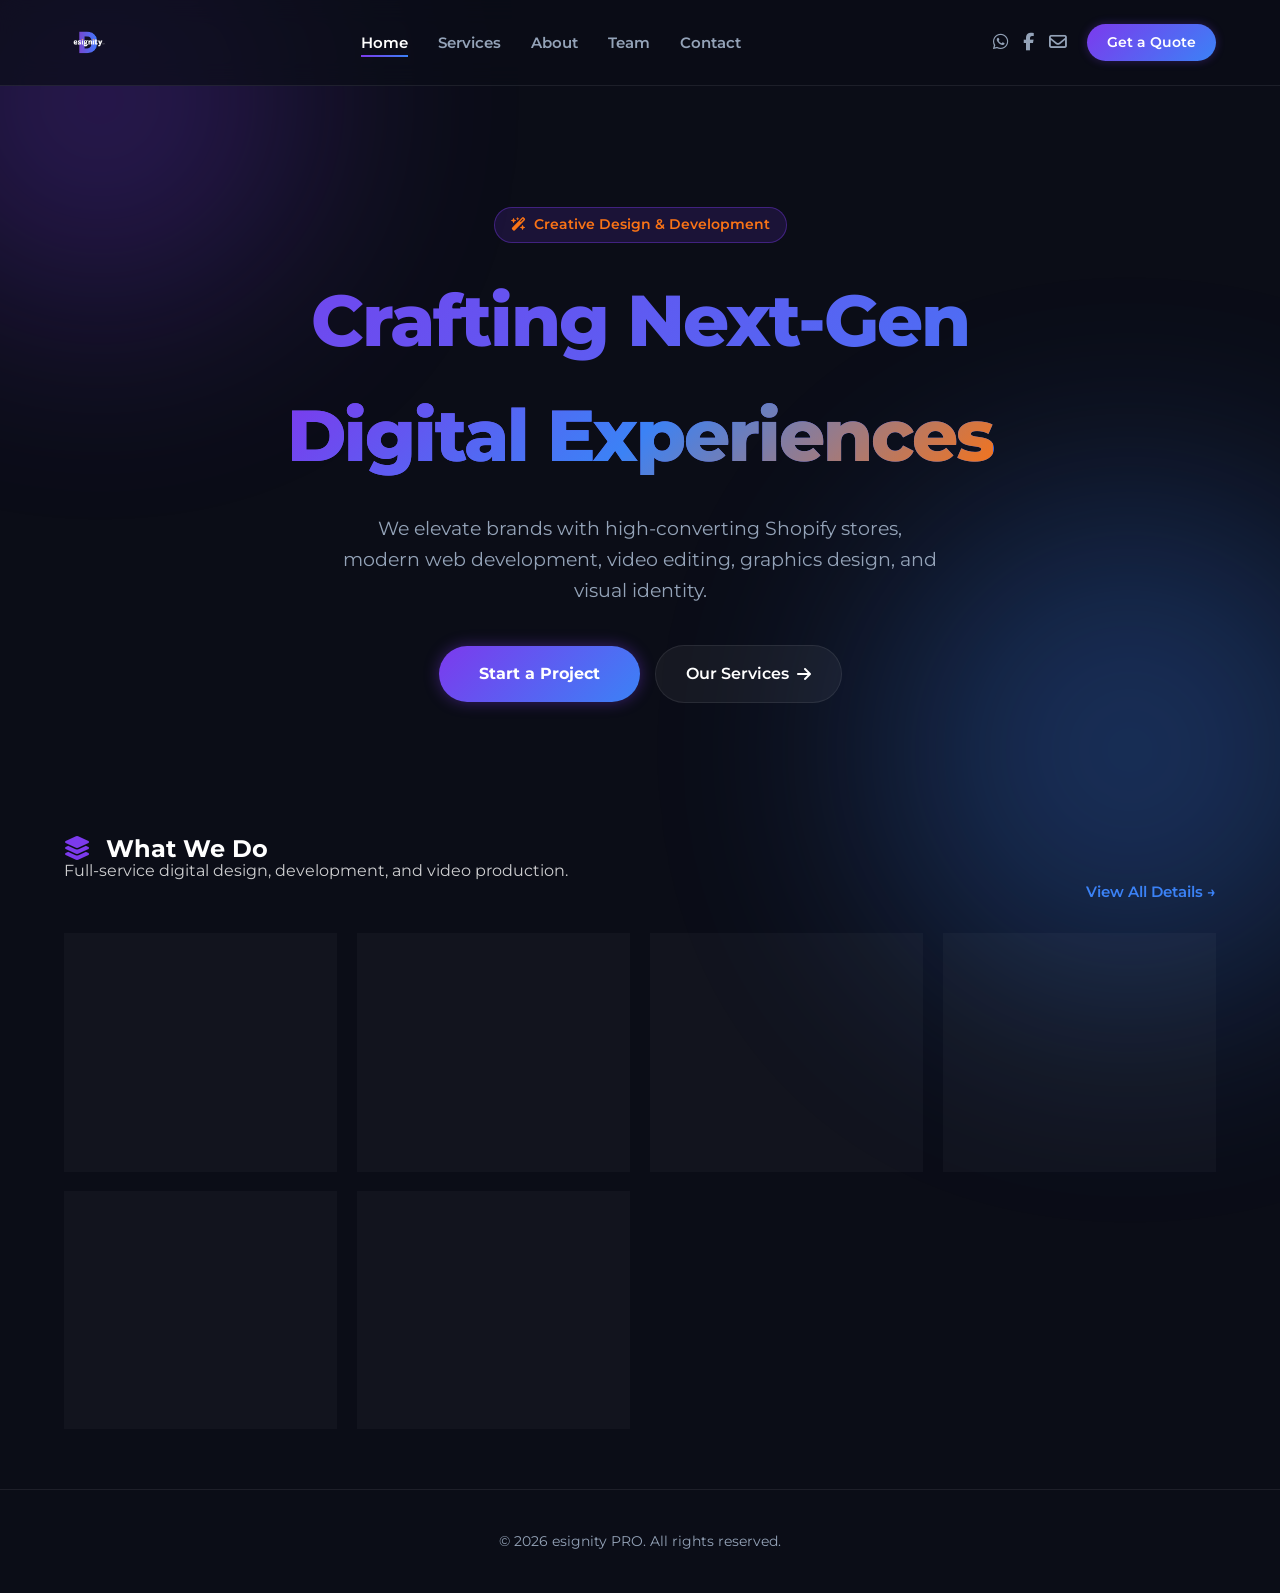
==== index.html @ 97082ea8 "updat web site look" ====
<!doctype html>
<html lang="en">
    <head>
        <meta charset="UTF-8" />
        <meta name="viewport" content="width=device-width, initial-scale=1.0" />
        <meta http-equiv="X-UA-Compatible" content="IE=edge" />
        <title>
            esignity PRO | Creative Design, Web Development & E-Commerce Agency
        </title>

        <!-- Favicons -->
        <link rel="icon" href="./images/favicon.ico" type="image/x-icon" />
        <link
            rel="icon"
            type="image/png"
            href="./images/prodesignityicon.png"
        />

        <!-- Fonts and Icons -->
        <link
            href="https://fonts.googleapis.com/css2?family=Montserrat:wght@400;600;700;800&display=swap"
            rel="stylesheet"
        />
        <link
            rel="stylesheet"
            href="https://cdnjs.cloudflare.com/ajax/libs/font-awesome/6.4.0/css/all.min.css"
        />
        <link rel="stylesheet" href="./style.css" />

        <!-- 1. ENHANCED SEO METADATA -->
        <meta
            name="description"
            content="esignity PRO is a creative agency specializing in Shopify development, Web design, Adobe Photoshop, Premiere Pro video editing, and visual brand identity."
        />
        <meta
            name="keywords"
            content="esignity PRO, Shopify Development, Web Development, Adobe Photoshop, Premiere Pro, UI/UX Design, Brand Identity, E-Commerce Solutions"
        />
        <meta name="robots" content="index, follow, max-image-preview:large" />
        <meta name="author" content="esignity PRO" />

        <!-- Canonical URL -->
        <link rel="canonical" href="https://prodesignity.com/" />

        <!-- Open Graph Tags (Facebook, LinkedIn) -->
        <meta property="og:type" content="website" />
        <meta
            property="og:title"
            content="esignity PRO | Creative Design & Digital Solutions Agency"
        />
        <meta
            property="og:description"
            content="Transforming brands through high-converting Shopify stores, custom web development, video editing, and modern visual identities."
        />
        <meta property="og:url" content="https://prodesignity.com/" />
        <meta
            property="og:image"
            content="https://prodesignity.com/images/prodesignityicon.png"
        />
        <meta property="og:site_name" content="esignity PRO" />

        <!-- Twitter Card Tags -->
        <meta name="twitter:card" content="summary_large_image" />
        <meta name="twitter:title" content="esignity PRO | Creative Agency" />
        <meta
            name="twitter:description"
            content="Shopify Development, Custom Web Design, Graphic Design & Video Production."
        />
        <meta
            name="twitter:image"
            content="https://prodesignity.com/images/prodesignityicon.png"
        />

        <!-- JSON-LD Structured Data for Local Business & Agency -->
        <script type="application/ld+json">
            {
                "@context": "https://schema.org",
                "@type": "ProfessionalService",
                "name": "esignity PRO",
                "url": "https://prodesignity.com/",
                "logo": "https://prodesignity.com/images/prodesignityicon.png",
                "image": "https://prodesignity.com/images/prodesignityicon.png",
                "description": "Modern creative agency specializing in Web Development, Shopify Solutions, Adobe Photoshop, Premiere Pro Video Production, and Brand Identity.",
                "telephone": "+8801738142398",
                "email": "mdpitul@gmail.com",
                "sameAs": ["https://www.facebook.com/proDesiginity"],
                "priceRange": "$$"
            }
        </script>
    </head>
    <body>
        <!-- Background Orbs -->
        <div class="bg-orb orb-1"></div>
        <div class="bg-orb orb-2"></div>

        <!-- HEADER / NAVBAR -->
        <header>
            <div class="brand-logo" onclick="navigateTo('home')">
                <img
                    src="./images/prodesignityicon.png"
                    alt="esignity PRO Logo"
                    class="logo-img"
                    style="height: 45px; width: auto"
                />
            </div>

            <nav>
                <ul>
                    <li>
                        <a href="#" class="nav-link active" data-page="home"
                            >Home</a
                        >
                    </li>
                    <li>
                        <a href="#" class="nav-link" data-page="services"
                            >Services</a
                        >
                    </li>
                    <li>
                        <a href="#" class="nav-link" data-page="about">About</a>
                    </li>
                    <li>
                        <a href="#" class="nav-link" data-page="team">Team</a>
                    </li>
                    <li>
                        <a href="#" class="nav-link" data-page="contact"
                            >Contact</a
                        >
                    </li>
                </ul>
            </nav>

            <div class="header-actions">
                <div class="header-socials">
                    <a
                        href="https://wa.me/8801738142398"
                        target="_blank"
                        title="WhatsApp"
                        ><i class="fa-brands fa-whatsapp"></i
                    ></a>
                    <a
                        href="https://www.facebook.com/proDesiginity"
                        target="_blank"
                        title="Facebook"
                        ><i class="fa-brands fa-facebook-f"></i
                    ></a>
                    <a href="mailto:mdpitul@gmail.com" title="Email Us"
                        ><i class="fa-regular fa-envelope"></i
                    ></a>
                </div>
                <a
                    href="#"
                    class="header-cta-btn"
                    onclick="
                        navigateTo('contact');
                        return false;
                    "
                    >Get a Quote</a
                >
            </div>
        </header>

        <!-- MAIN CONTENT -->
        <main>
            <!-- HOME SECTION -->
            <section id="home" class="page-section active">
                <div class="hero">
                    <span class="hero-badge"
                        ><i class="fa-solid fa-wand-magic-sparkles"></i>
                        Creative Design & Development</span
                    >
                    <h1>
                        Crafting Next-Gen <br /><span class="gradient-text"
                            >Digital Experiences</span
                        >
                    </h1>
                    <p>
                        We elevate brands with high-converting Shopify stores,
                        modern web development, video editing, graphics design,
                        and visual identity.
                    </p>
                    <div class="hero-actions">
                        <a
                            href="#"
                            class="cta-btn"
                            onclick="
                                navigateTo('contact');
                                return false;
                            "
                            >Start a Project</a
                        >
                        <a
                            href="#"
                            class="secondary-btn"
                            onclick="
                                navigateTo('services');
                                return false;
                            "
                            >Our Services <i class="fa-solid fa-arrow-right"></i
                        ></a>
                    </div>
                </div>

                <!-- SERVICES SHOWCASE ON HOMEPAGE -->
                <div class="home-section-wrapper" style="margin-top: 60px">
                    <div class="section-header">
                        <div>
                            <h2>
                                <i
                                    class="fa-solid fa-layer-group highlight-icon"
                                ></i>
                                What We Do
                            </h2>
                            <p class="section-subtitle">
                                Full-service digital design, development, and
                                video production.
                            </p>
                        </div>
                        <a
                            href="#"
                            onclick="
                                navigateTo('services');
                                return false;
                            "
                            class="link-btn"
                            >View All Details &rarr;</a
                        >
                    </div>

                    <div class="services-grid">
                        <div class="service-card glass-card">
                            <div class="service-icon-box">
                                <i
                                    class="fa-brands fa-shopify service-icon"
                                    style="color: #95bf47"
                                ></i>
                            </div>
                            <h3>Shopify Development</h3>
                            <p>
                                Custom theme setup, Liquid development, store
                                redesign, and conversion rate optimization.
                            </p>
                        </div>

                        <div class="service-card glass-card">
                            <div class="service-icon-box">
                                <i class="fa-solid fa-code service-icon"></i>
                            </div>
                            <h3>Web Development</h3>
                            <p>
                                Fast, responsive, and custom website development
                                built to scale your business online.
                            </p>
                        </div>

                        <div class="service-card glass-card">
                            <div class="service-icon-box">
                                <i class="fa-solid fa-image service-icon"></i>
                            </div>
                            <h3>Adobe Photoshop</h3>
                            <p>
                                Professional photo editing, image retouching,
                                product graphics, and digital manipulation.
                            </p>
                        </div>

                        <div class="service-card glass-card">
                            <div class="service-icon-box">
                                <i class="fa-solid fa-film service-icon"></i>
                            </div>
                            <h3>Adobe Premiere Pro</h3>
                            <p>
                                High-quality video editing, color grading,
                                motion graphics, and social media video
                                production.
                            </p>
                        </div>

                        <div class="service-card glass-card">
                            <div class="service-icon-box">
                                <i
                                    class="fa-solid fa-laptop-code service-icon"
                                ></i>
                            </div>
                            <h3>UI/UX Design</h3>
                            <p>
                                User-centered web and mobile app interfaces with
                                smooth navigation and modern aesthetic.
                            </p>
                        </div>

                        <div class="service-card glass-card">
                            <div class="service-icon-box">
                                <i class="fa-solid fa-palette service-icon"></i>
                            </div>
                            <h3>Brand Identity</h3>
                            <p>
                                Crafting unique logos, color palettes, and brand
                                guidelines to establish your visual presence.
                            </p>
                        </div>
                    </div>
                </div>
            </section>

            <!-- SERVICES SECTION -->
            <section id="services" class="page-section">
                <div class="services-content">
                    <h2>Our Specialized Services</h2>
                    <p class="section-subtitle">
                        Everything you need to build and expand your online
                        presence
                    </p>

                    <div class="services-grid">
                        <div class="service-card glass-card">
                            <i
                                class="fa-brands fa-shopify service-icon"
                                style="color: #95bf47"
                            ></i>
                            <h3>Shopify Development</h3>
                            <p>
                                Custom Liquid themes, app integrations, store
                                setup, and e-commerce optimization.
                            </p>
                        </div>

                        <div class="service-card glass-card">
                            <i class="fa-solid fa-code service-icon"></i>
                            <h3>Web Development</h3>
                            <p>
                                Building high-performing full-stack websites
                                with clean, modern code standards.
                            </p>
                        </div>

                        <div class="service-card glass-card">
                            <i class="fa-solid fa-image service-icon"></i>
                            <h3>Adobe Photoshop</h3>
                            <p>
                                Expert photo manipulation, banner creation,
                                social media kits, and thumbnail design.
                            </p>
                        </div>

                        <div class="service-card glass-card">
                            <i class="fa-solid fa-film service-icon"></i>
                            <h3>Adobe Premiere Pro</h3>
                            <p>
                                Professional video editing, dynamic cuts, color
                                correction, and promotional reels.
                            </p>
                        </div>

                        <div class="service-card glass-card">
                            <i class="fa-solid fa-palette service-icon"></i>
                            <h3>Brand Identity Design</h3>
                            <p>
                                Logos, typography, color palettes, and complete
                                visual branding guidelines.
                            </p>
                        </div>

                        <div class="service-card glass-card">
                            <i class="fa-solid fa-laptop-code service-icon"></i>
                            <h3>UI/UX Prototyping</h3>
                            <p>
                                Interactive Figma wireframes, web UI systems,
                                and seamless user experiences.
                            </p>
                        </div>
                    </div>
                </div>
            </section>

            <!-- ABOUT SECTION -->
            <section id="about" class="page-section">
                <div class="about-content">
                    <h2>Who We Are</h2>
                    <p>
                        <span class="highlight">esignity PRO</span> is a design
                        and development agency dedicated to pushing digital
                        boundaries.
                    </p>
                    <p>
                        Our approach combines modern dark aesthetics, fluid user
                        experiences, and high-performing web engineering.
                    </p>
                </div>
            </section>

            <!-- TEAM SECTION -->
            <section id="team" class="page-section">
                <div class="team-content">
                    <h2>Meet Our Team</h2>
                    <p class="section-subtitle">
                        The creative minds behind esignity PRO
                    </p>
                    <div class="team-grid">
                        <div class="team-card glass-card">
                            <div class="team-avatar">
                                <i class="fa-solid fa-user-astronaut"></i>
                            </div>
                            <h3>Lead Designer</h3>
                            <span class="team-role">Creative Director</span>
                            <p>
                                Specializing in visual hierarchy, branding, and
                                video production.
                            </p>
                        </div>
                        <div class="team-card glass-card">
                            <div class="team-avatar">
                                <i class="fa-solid fa-code"></i>
                            </div>
                            <h3>Full-Stack Developer</h3>
                            <span class="team-role">Technical Lead</span>
                            <p>
                                Turning custom designs into fast, performant web
                                applications and Shopify stores.
                            </p>
                        </div>
                    </div>
                </div>
            </section>

            <!-- ENHANCED MODERN CONTACT SECTION -->
            <section id="contact" class="page-section">
                <div class="contact-content">
                    <h2>Let's Build Something Great</h2>
                    <p class="section-subtitle">
                        Have a project in mind or need expert web & design
                        services? Get in touch today.
                    </p>

                    <div class="contact-wrapper">
                        <!-- Left Column: Quick Contact Cards -->
                        <div class="contact-info-column">
                            <!-- WhatsApp Card -->
                            <a
                                href="https://wa.me/8801738142398"
                                target="_blank"
                                class="contact-card-v2 whatsapp-card"
                            >
                                <div class="card-icon-wrapper">
                                    <i class="fa-brands fa-whatsapp"></i>
                                </div>
                                <div class="card-details">
                                    <span class="card-label"
                                        >Direct WhatsApp</span
                                    >
                                    <span class="card-value"
                                        >+880 1738-142398</span
                                    >
                                </div>
                                <i
                                    class="fa-solid fa-arrow-up-right-from-square card-arrow"
                                ></i>
                            </a>

                            <!-- Email Card -->
                            <a
                                href="mailto:mdpitul@gmail.com"
                                class="contact-card-v2 email-card"
                            >
                                <div class="card-icon-wrapper">
                                    <i class="fa-regular fa-envelope"></i>
                                </div>
                                <div class="card-details">
                                    <span class="card-label"
                                        >Official Email</span
                                    >
                                    <span class="card-value"
                                        >mdpitul@gmail.com</span
                                    >
                                </div>
                                <i
                                    class="fa-solid fa-arrow-up-right-from-square card-arrow"
                                ></i>
                            </a>

                            <!-- Facebook Card -->
                            <a
                                href="https://www.facebook.com/proDesiginity"
                                target="_blank"
                                class="contact-card-v2 facebook-card"
                            >
                                <div class="card-icon-wrapper">
                                    <i class="fa-brands fa-facebook-f"></i>
                                </div>
                                <div class="card-details">
                                    <span class="card-label"
                                        >Facebook Page</span
                                    >
                                    <span class="card-value"
                                        >facebook.com/proDesiginity</span
                                    >
                                </div>
                                <i
                                    class="fa-solid fa-arrow-up-right-from-square card-arrow"
                                ></i>
                            </a>

                            <!-- Working Hours Info Box -->
                            <div class="working-hours-box">
                                <i class="fa-solid fa-clock"></i>
                                <div>
                                    <strong>Fast Response Time</strong>
                                    <p>
                                        We typically respond within 1–2 hours on
                                        WhatsApp and Email.
                                    </p>
                                </div>
                            </div>
                        </div>

                        <!-- Right Column: Direct Project Inquiry Form -->
                        <div class="contact-form-column glass-card">
                            <h3>Start a Project</h3>
                            <form id="contactForm" onsubmit="sendEmail(event)">
                                <div class="form-group">
                                    <label for="name">Your Name</label>
                                    <input
                                        type="text"
                                        id="name"
                                        placeholder="John Doe"
                                        required
                                    />
                                </div>

                                <div class="form-group">
                                    <label for="email">Email Address</label>
                                    <input
                                        type="email"
                                        id="email"
                                        placeholder="john@example.com"
                                        required
                                    />
                                </div>

                                <div class="form-group">
                                    <label for="service">Service Needed</label>
                                    <select id="service" class="custom-select">
                                        <option value="Shopify Development">
                                            Shopify Development
                                        </option>
                                        <option value="Custom Web Development">
                                            Custom Web Development
                                        </option>
                                        <option
                                            value="Adobe Photoshop Graphic Design"
                                        >
                                            Adobe Photoshop Graphic Design
                                        </option>
                                        <option
                                            value="Adobe Premiere Video Editing"
                                        >
                                            Adobe Premiere Video Editing
                                        </option>
                                        <option value="UI/UX Design & Branding">
                                            UI/UX Design & Branding
                                        </option>
                                    </select>
                                </div>

                                <div class="form-group">
                                    <label for="message">Project Details</label>
                                    <textarea
                                        id="message"
                                        rows="4"
                                        placeholder="Tell us about your project goals..."
                                        required
                                    ></textarea>
                                </div>

                                <button type="submit" class="submit-form-btn">
                                    <span>Send Message</span>
                                    <i class="fa-solid fa-paper-plane"></i>
                                </button>
                            </form>
                        </div>
                    </div>
                </div>
            </section>
        </main>

        <!-- FOOTER -->
        <footer>
            <p>&copy; 2026 esignity PRO. All rights reserved.</p>
        </footer>

        <script src="./app.js"></script>
    </body>
</html>
---- style.css ----
/* --- CSS VARIABLES & RESET --- */
:root {
    --bg-dark: #0b0d17;
    --primary-purple: #7c3aed; /* Matches purple part of logo */
    --primary-blue: #3b82f6; /* Matches blue part of logo */
    --brand-orange: #f97316; /* Matches orange dot on 'i' */
    --text-white: #ffffff;
    --text-muted: #94a3b8;
    --glass-bg: rgba(255, 255, 255, 0.03);
    --glass-border: rgba(255, 255, 255, 0.08);
}

* {
    margin: 0;
    padding: 0;
    box-sizing: border-box;
    scroll-behavior: smooth;
}

body {
    font-family: "Montserrat", sans-serif;
    background-color: var(--bg-dark);
    color: var(--text-white);
    overflow-x: hidden;
    line-height: 1.6;
}

a {
    text-decoration: none;
    color: inherit;
}

/* --- ANIMATED BACKGROUND --- */
.bg-orb {
    position: fixed;
    border-radius: 50%;
    filter: blur(120px);
    z-index: -1;
    opacity: 0.3;
    animation: floatOrb 20s infinite alternate linear;
}
.orb-1 {
    width: 400px;
    height: 400px;
    background: var(--primary-purple);
    top: -100px;
    left: -100px;
}
.orb-2 {
    width: 500px;
    height: 500px;
    background: var(--primary-blue);
    bottom: -100px;
    right: -100px;
    animation-delay: 5s;
}

@keyframes floatOrb {
    0% {
        transform: translate(0, 0) scale(1);
    }
    100% {
        transform: translate(100px, 100px) scale(1.2);
    }
}

/* --- NAVBAR (GLASSMORPHISM) --- */
header {
    position: fixed;
    top: 0;
    left: 0;
    width: 100%;
    padding: 20px 5%;
    display: flex;
    justify-content: space-between;
    align-items: center;
    background: rgba(11, 13, 23, 0.7);
    backdrop-filter: blur(12px);
    border-bottom: 1px solid var(--glass-border);
    z-index: 999;
    box-sizing: border-box;
}

/* CSS-based Logo matching your image */
.brand-logo {
    display: flex;
    align-items: center;
    font-weight: 800;
    font-size: 1.5rem;
    position: relative;
    cursor: pointer;
}
.logo-bg-shape {
    position: absolute;
    left: -10px;
    top: 50%;
    transform: translateY(-50%);
    width: 50px;
    height: 55px;
    background: linear-gradient(
        135deg,
        var(--primary-purple),
        var(--primary-blue)
    );
    border-radius: 0 30px 30px 0;
    z-index: -1;
}
.brand-logo .logo-text {
    margin-left: 20px;
    letter-spacing: -1px;
}
.brand-logo .i-char {
    position: relative;
}
.brand-logo .i-char::after {
    content: "";
    position: absolute;
    top: -8px;
    left: 50%;
    transform: translateX(-50%);
    width: 6px;
    height: 6px;
    background-color: var(--brand-orange);
    border-radius: 2px;
}
.brand-logo .pro-text {
    font-weight: 400;
    font-size: 0.9rem;
    color: var(--text-muted);
    margin-left: 5px;
}

nav ul {
    display: flex;
    list-style: none;
    gap: 30px;
}

nav ul li a {
    font-weight: 600;
    font-size: 0.95rem;
    color: var(--text-muted);
    transition: all 0.3s ease;
    position: relative;
    cursor: pointer;
}

nav ul li a:hover,
nav ul li a.active {
    color: var(--text-white);
}

nav ul li a::after {
    content: "";
    position: absolute;
    width: 0%;
    height: 2px;
    bottom: -5px;
    left: 0;
    background: linear-gradient(
        90deg,
        var(--primary-purple),
        var(--primary-blue)
    );
    transition: width 0.3s ease;
}

nav ul li a:hover::after,
nav ul li a.active::after {
    width: 100%;
}

/* --- PAGES CONTAINER --- */
main {
    margin-top: 80px;
    min-height: 80vh;
    padding: 0 5%;
    display: flex;
    flex-direction: column;
}

.page-section {
    display: none;
    opacity: 0;
    padding: 60px 0;
    animation: pageSlideIn 0.6s cubic-bezier(0.25, 0.46, 0.45, 0.94) forwards;
}

.page-section.active {
    display: block;
}

@keyframes pageSlideIn {
    from {
        opacity: 0;
        transform: translateY(30px);
    }
    to {
        opacity: 1;
        transform: translateY(0);
    }
}

/* --- HOME PAGE --- */
.hero {
    display: flex;
    flex-direction: column;
    justify-content: center;
    min-height: 70vh;
    text-align: center;
}

.hero h1 {
    font-size: 4.5rem;
    font-weight: 800;
    margin-bottom: 20px;
    background: linear-gradient(
        135deg,
        var(--primary-purple),
        var(--primary-blue)
    );
    -webkit-background-clip: text;
    -webkit-text-fill-color: transparent;
    background-clip: text;
    letter-spacing: -2px;
}

.hero p {
    font-size: 1.2rem;
    color: var(--text-muted);
    max-width: 600px;
    margin: 0 auto 40px auto;
}

.cta-btn {
    display: inline-block;
    padding: 15px 40px;
    background: linear-gradient(
        135deg,
        var(--primary-purple),
        var(--primary-blue)
    );
    color: var(--text-white);
    font-weight: 700;
    border-radius: 50px;
    transition: all 0.3s ease;
    box-shadow: 0 0 15px rgba(124, 58, 237, 0.4);
    animation: glowPulse 2s infinite;
}

.cta-btn:hover {
    transform: scale(1.05);
    box-shadow: 0 0 25px rgba(124, 58, 237, 0.6);
}

@keyframes glowPulse {
    0% {
        box-shadow: 0 0 10px rgba(124, 58, 237, 0.2);
    }
    50% {
        box-shadow: 0 0 30px rgba(59, 130, 246, 0.4);
    }
    100% {
        box-shadow: 0 0 10px rgba(124, 58, 237, 0.2);
    }
}

/* --- ABOUT PAGE --- */
.about-content {
    text-align: center;
    max-width: 800px;
    margin: 0 auto;
}

.about-content h2 {
    font-size: 3rem;
    margin-bottom: 20px;
    background: linear-gradient(
        135deg,
        var(--text-white),
        var(--primary-purple)
    );
    -webkit-background-clip: text;
    -webkit-text-fill-color: transparent;
    background-clip: text;
}

.about-content p {
    font-size: 1.1rem;
    color: var(--text-muted);
    margin-bottom: 15px;
    line-height: 1.8;
}

.highlight {
    color: var(--brand-orange);
    font-weight: 600;
}

/* --- CONTACT PAGE --- */
.contact-content {
    display: flex;
    flex-direction: column;
    align-items: center;
    justify-content: center;
    min-height: 60vh;
    text-align: center;
}

.contact-content h2 {
    font-size: 3rem;
    margin-bottom: 40px;
}

.contact-card {
    background: var(--glass-bg);
    border: 1px solid var(--glass-border);
    border-radius: 20px;
    padding: 40px;
    width: 100%;
    max-width: 500px;
    backdrop-filter: blur(10px);
}

.contact-item {
    display: flex;
    align-items: center;
    justify-content: center;
    gap: 15px;
    margin-bottom: 25px;
    padding: 15px;
    border-radius: 12px;
    transition: all 0.3s ease;
    background: rgba(255, 255, 255, 0.05);
}

.contact-item:hover {
    background: rgba(124, 58, 237, 0.1);
    transform: translateY(-3px);
}

.contact-item i {
    font-size: 1.5rem;
    color: var(--primary-purple);
    width: 30px;
    text-align: center;
}

.contact-item a,
.contact-item span {
    font-weight: 500;
    color: var(--text-white);
    transition: color 0.3s;
}

.contact-item a:hover {
    color: var(--primary-blue);
}

.social-btn {
    display: inline-flex;
    align-items: center;
    gap: 10px;
    background: linear-gradient(135deg, #1877f2, #0b5fc7);
    padding: 12px 25px;
    border-radius: 50px;
    color: white;
    font-weight: 600;
    margin-top: 10px;
    transition: transform 0.3s;
}
.social-btn:hover {
    transform: scale(1.05);
}

/* --- FOOTER --- */
footer {
    text-align: center;
    padding: 40px 0;
    border-top: 1px solid var(--glass-border);
    color: var(--text-muted);
    font-size: 0.9rem;
    margin-top: auto;
}

/* --- RESPONSIVE --- */
@media (max-width: 768px) {
    .hero h1 {
        font-size: 2.8rem;
    }
    nav ul {
        gap: 15px;
    }
    .brand-logo {
        font-size: 1.2rem;
    }
    .contact-card {
        width: 90%;
    }
}

/* Services, Portfolio & Team Grids */
.services-grid,
.portfolio-grid,
.team-grid {
    display: grid;
    grid-template-columns: repeat(auto-fit, minmax(250px, 1fr));
    gap: 20px;
    margin-top: 30px;
}

.service-card,
.portfolio-card,
.team-card {
    background: rgba(255, 255, 255, 0.05);
    border: 1px solid rgba(255, 255, 255, 0.1);
    border-radius: 12px;
    padding: 24px;
    text-align: center;
    backdrop-filter: blur(10px);
}

.service-icon,
.team-avatar,
.portfolio-img-placeholder {
    font-size: 2.5rem;
    margin-bottom: 15px;
    color: #6366f1;
}

.section-subtitle {
    opacity: 0.8;
    margin-top: -10px;
    margin-bottom: 20px;
}

.team-role {
    display: block;
    font-size: 0.85rem;
    color: #818cf8;
    margin-bottom: 10px;
}

.team-socials a {
    color: #fff;
    margin: 0 8px;
    font-size: 1.2rem;
    transition: color 0.3s;
}

.team-socials a:hover {
    color: #6366f1;
}

/* --- EXTRA DESIGN ENHANCEMENTS --- */

/* Hero badge */
.hero-badge {
    display: inline-flex;
    align-items: center;
    gap: 8px;
    padding: 6px 16px;
    background: rgba(124, 58, 237, 0.15);
    border: 1px solid rgba(124, 58, 237, 0.4);
    border-radius: 30px;
    color: var(--brand-orange);
    font-size: 0.85rem;
    font-weight: 600;
    margin: 0 auto 20px auto;
}

.gradient-text {
    background: linear-gradient(
        135deg,
        var(--primary-purple),
        var(--primary-blue),
        var(--brand-orange)
    );
    -webkit-background-clip: text;
    -webkit-text-fill-color: transparent;
    background-clip: text;
}

.hero-actions {
    display: flex;
    justify-content: center;
    align-items: center;
    gap: 15px;
}

.secondary-btn {
    display: inline-flex;
    align-items: center;
    gap: 8px;
    padding: 15px 30px;
    background: rgba(255, 255, 255, 0.05);
    border: 1px solid var(--glass-border);
    color: var(--text-white);
    font-weight: 600;
    border-radius: 50px;
    transition: all 0.3s ease;
}

.secondary-btn:hover {
    background: rgba(255, 255, 255, 0.1);
    border-color: var(--primary-blue);
}

/* Stats Counter Bar */
.stats-bar {
    display: grid;
    grid-template-columns: repeat(3, 1fr);
    gap: 20px;
    padding: 25px;
    margin: 40px 0 60px 0;
    background: var(--glass-bg);
    border: 1px solid var(--glass-border);
    border-radius: 16px;
    backdrop-filter: blur(10px);
    text-align: center;
}

.stat-item h3 {
    font-size: 2rem;
    font-weight: 800;
    color: var(--primary-blue);
}

.stat-item p {
    font-size: 0.9rem;
    color: var(--text-muted);
}

/* Section Wrappers & Headers */
.home-section-wrapper {
    margin-top: 60px;
}

.section-header {
    display: flex;
    justify-content: space-between;
    align-items: flex-end;
    margin-bottom: 25px;
}

.highlight-icon {
    color: var(--primary-purple);
    margin-right: 8px;
}

.highlight-icon-shopify {
    color: #95bf47; /* Shopify Signature Green */
    margin-right: 8px;
}

.link-btn {
    color: var(--primary-blue);
    font-weight: 600;
    font-size: 0.95rem;
    transition: color 0.3s;
}

.link-btn:hover {
    color: var(--brand-orange);
}

/* Glassmorphism Cards */
.glass-card {
    background: rgba(255, 255, 255, 0.03) !important;
    border: 1px solid rgba(255, 255, 255, 0.08) !important;
    border-radius: 16px !important;
    transition:
        transform 0.3s ease,
        border-color 0.3s ease,
        box-shadow 0.3s ease;
    position: relative;
    overflow: hidden;
}

.glass-card:hover {
    transform: translateY(-6px);
    border-color: rgba(124, 58, 237, 0.5) !important;
    box-shadow: 0 10px 30px rgba(124, 58, 237, 0.2);
}

.badge {
    display: inline-block;
    padding: 4px 10px;
    background: rgba(59, 130, 246, 0.2);
    color: var(--primary-blue);
    border-radius: 20px;
    font-size: 0.75rem;
    font-weight: 700;
    margin-bottom: 10px;
}

@media (max-width: 768px) {
    .stats-bar {
        grid-template-columns: 1fr;
        gap: 15px;
    }
    .section-header {
        flex-direction: column;
        align-items: flex-start;
        gap: 10px;
    }
}

/* --- HEADER ENHANCEMENTS --- */
.header-actions {
    display: flex;
    align-items: center;
    gap: 20px;
}

.header-socials {
    display: flex;
    gap: 15px;
}

.header-socials a {
    color: var(--text-muted);
    font-size: 1.1rem;
    transition: color 0.3s ease;
}

.header-socials a:hover {
    color: var(--primary-blue);
}

.header-cta-btn {
    padding: 8px 20px;
    background: linear-gradient(
        135deg,
        var(--primary-purple),
        var(--primary-blue)
    );
    color: var(--text-white);
    font-weight: 600;
    font-size: 0.85rem;
    border-radius: 30px;
    transition: all 0.3s ease;
    box-shadow: 0 0 10px rgba(124, 58, 237, 0.3);
}

.header-cta-btn:hover {
    transform: translateY(-2px);
    box-shadow: 0 0 18px rgba(124, 58, 237, 0.5);
}

@media (max-width: 900px) {
    .header-socials {
        display: none; /* Hide social icons on smaller mobile screens for layout fit */
    }
}

/* --- MODERN SPLIT CONTACT SECTION STYLES --- */
.contact-wrapper {
    display: grid;
    grid-template-columns: 1fr 1.2fr;
    gap: 30px;
    max-width: 1000px;
    margin: 40px auto 0 auto;
    text-align: left;
}

/* Left Column Cards */
.contact-info-column {
    display: flex;
    flex-direction: column;
    gap: 18px;
}

.contact-card-v2 {
    display: flex;
    align-items: center;
    gap: 16px;
    padding: 20px;
    background: rgba(255, 255, 255, 0.03);
    border: 1px solid var(--glass-border);
    border-radius: 16px;
    text-decoration: none;
    transition: all 0.3s ease;
    position: relative;
    overflow: hidden;
}

.contact-card-v2:hover {
    transform: translateX(6px);
    background: rgba(255, 255, 255, 0.06);
    border-color: rgba(124, 58, 237, 0.5);
}

.card-icon-wrapper {
    width: 50px;
    height: 50px;
    border-radius: 12px;
    display: flex;
    align-items: center;
    justify-content: center;
    font-size: 1.5rem;
    flex-shrink: 0;
}

.whatsapp-card .card-icon-wrapper {
    background: rgba(37, 211, 102, 0.15);
    color: #25d366;
}

.email-card .card-icon-wrapper {
    background: rgba(124, 58, 237, 0.15);
    color: var(--primary-purple);
}

.facebook-card .card-icon-wrapper {
    background: rgba(24, 119, 242, 0.15);
    color: #1877f2;
}

.card-details {
    display: flex;
    flex-direction: column;
    flex-grow: 1;
}

.card-label {
    font-size: 0.8rem;
    color: var(--text-muted);
    text-transform: uppercase;
    letter-spacing: 0.5px;
}

.card-value {
    font-size: 1rem;
    font-weight: 700;
    color: var(--text-white);
    margin-top: 2px;
}

.card-arrow {
    font-size: 0.9rem;
    color: var(--text-muted);
    transition:
        color 0.3s,
        transform 0.3s;
}

.contact-card-v2:hover .card-arrow {
    color: var(--primary-blue);
    transform: translate(2px, -2px);
}

/* Working hours box */
.working-hours-box {
    display: flex;
    align-items: center;
    gap: 15px;
    padding: 16px 20px;
    background: rgba(124, 58, 237, 0.08);
    border: 1px dashed rgba(124, 58, 237, 0.3);
    border-radius: 12px;
    color: var(--text-muted);
    font-size: 0.85rem;
}

.working-hours-box i {
    font-size: 1.4rem;
    color: var(--brand-orange);
}

.working-hours-box strong {
    color: var(--text-white);
    display: block;
}

/* Right Column Contact Form */
.contact-form-column {
    padding: 35px;
    border-radius: 20px;
}

.contact-form-column h3 {
    font-size: 1.6rem;
    margin-bottom: 20px;
    background: linear-gradient(135deg, var(--text-white), var(--primary-blue));
    background-clip: text;
    -webkit-text-fill-color: transparent;
}

.form-group {
    margin-bottom: 18px;
    display: flex;
    flex-direction: column;
    gap: 6px;
}

.form-group label {
    font-size: 0.85rem;
    font-weight: 600;
    color: var(--text-muted);
}

.form-group input,
.form-group select,
.form-group textarea {
    width: 100%;
    padding: 12px 16px;
    background: rgba(255, 255, 255, 0.05);
    border: 1px solid var(--glass-border);
    border-radius: 10px;
    color: var(--text-white);
    font-family: inherit;
    font-size: 0.95rem;
    outline: none;
    transition:
        border-color 0.3s,
        background 0.3s;
}

.form-group select {
    color: var(--text-white);
    cursor: pointer;
}

.form-group select option {
    background-color: var(--bg-dark);
    color: var(--text-white);
}

.form-group input:focus,
.form-group select:focus,
.form-group textarea:focus {
    border-color: var(--primary-purple);
    background: rgba(255, 255, 255, 0.08);
}

.submit-form-btn {
    width: 100%;
    padding: 14px;
    background: linear-gradient(
        135deg,
        var(--primary-purple),
        var(--primary-blue)
    );
    color: var(--text-white);
    border: none;
    border-radius: 12px;
    font-weight: 700;
    font-size: 1rem;
    cursor: pointer;
    display: flex;
    align-items: center;
    justify-content: center;
    gap: 10px;
    transition: all 0.3s ease;
    box-shadow: 0 0 15px rgba(124, 58, 237, 0.3);
}

.submit-form-btn:hover {
    transform: translateY(-2px);
    box-shadow: 0 0 25px rgba(124, 58, 237, 0.5);
}

/* Responsive Fixes */
@media (max-width: 850px) {
    .contact-wrapper {
        grid-template-columns: 1fr;
    }
}
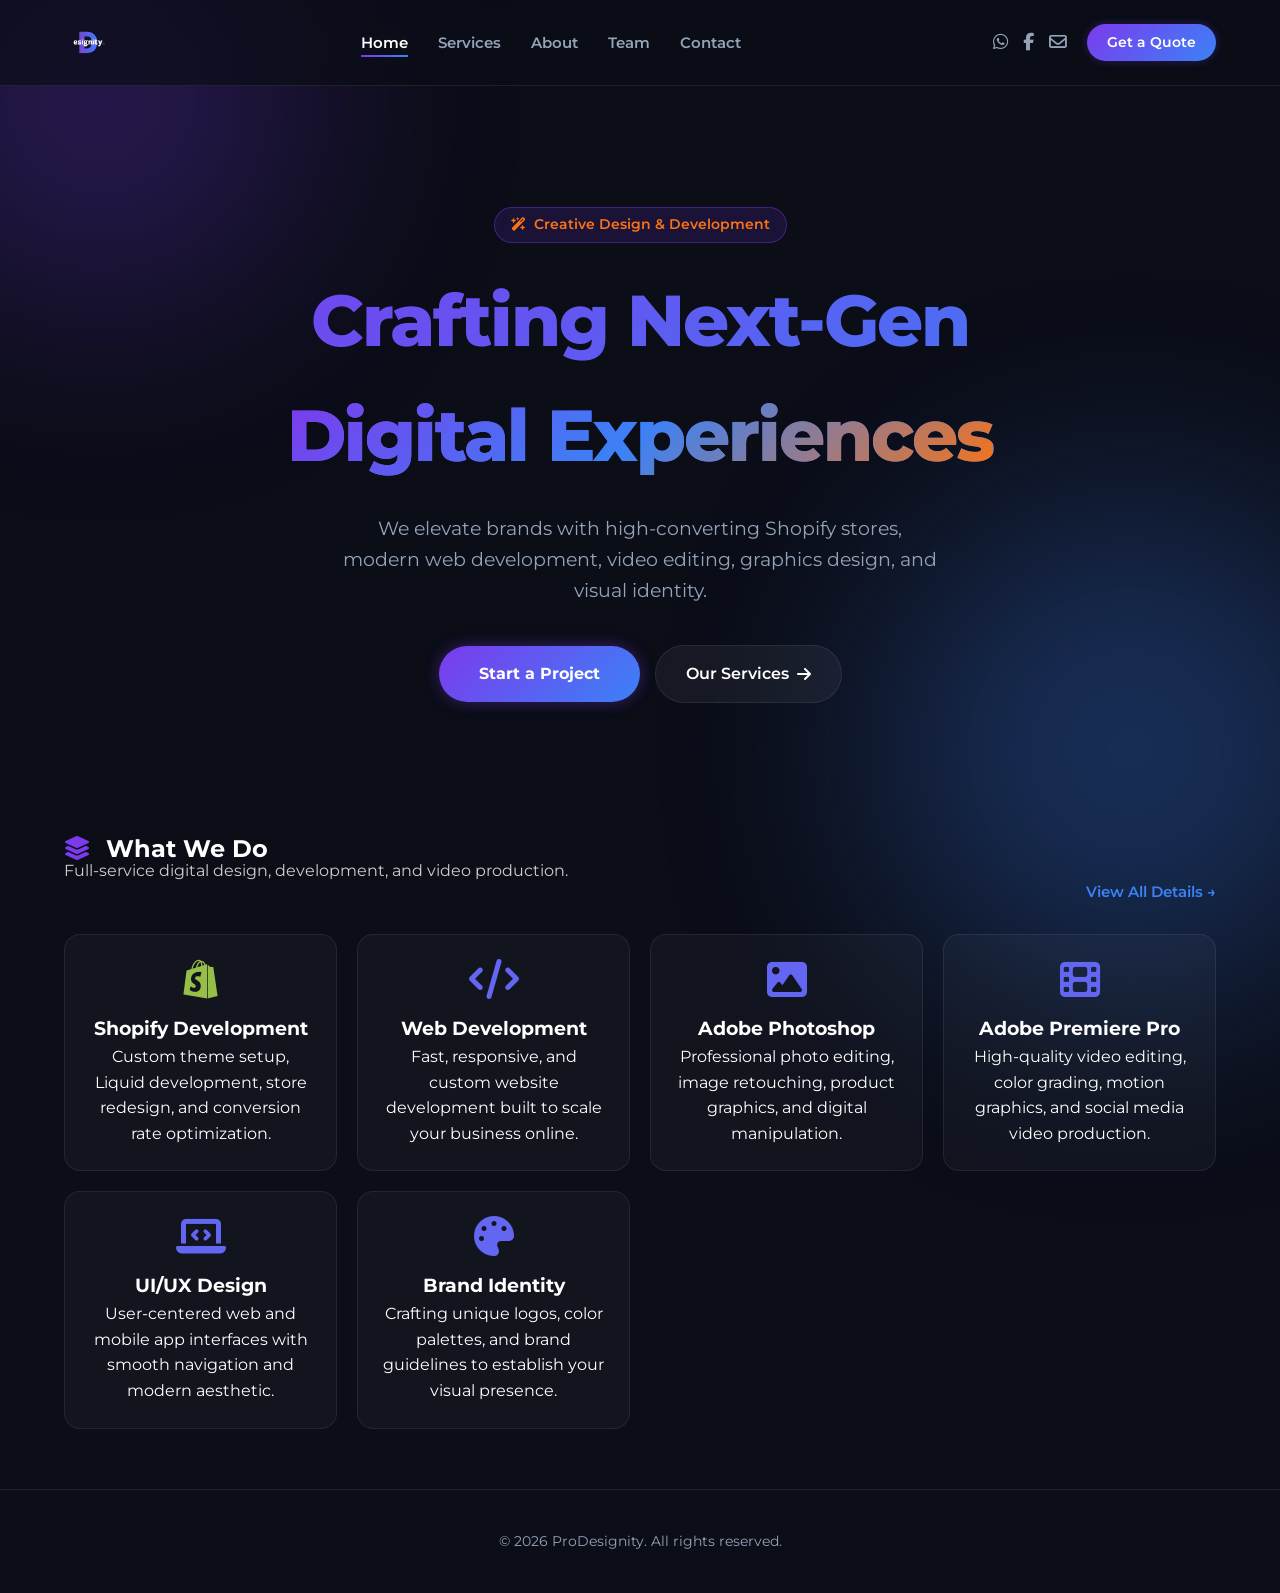
==== commit 2c695e91: "updat some site title" ====
--- a/index.html
+++ b/index.html
@@ -5,7 +5,7 @@
         <meta name="viewport" content="width=device-width, initial-scale=1.0" />
         <meta http-equiv="X-UA-Compatible" content="IE=edge" />
         <title>
-            esignity PRO | Creative Design, Web Development & E-Commerce Agency
+            ProDesignity | Creative Design, Web Development & E-Commerce Agency
         </title>
 
         <!-- Favicons -->
@@ -585,7 +585,7 @@
 
         <!-- FOOTER -->
         <footer>
-            <p>&copy; 2026 esignity PRO. All rights reserved.</p>
+            <p>&copy; 2026 ProDesignity. All rights reserved.</p>
         </footer>
 
         <script src="./app.js"></script>
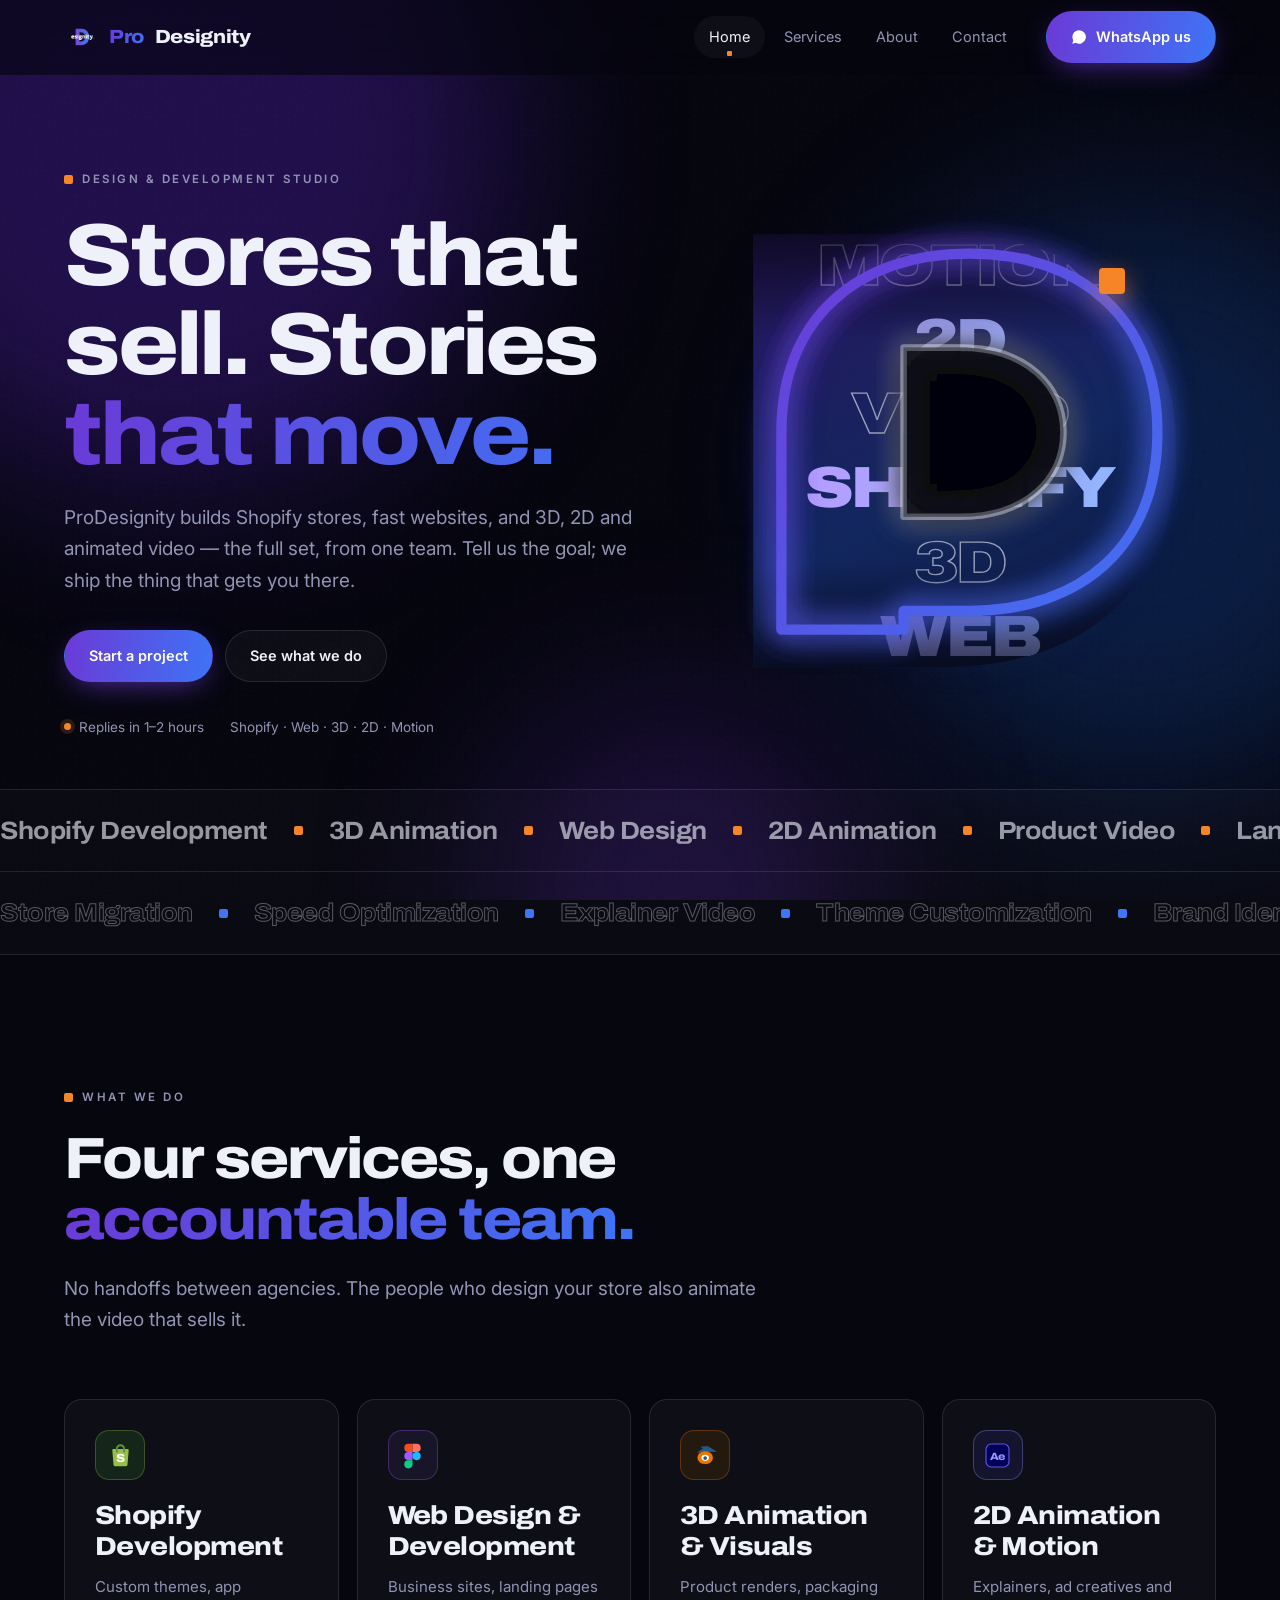
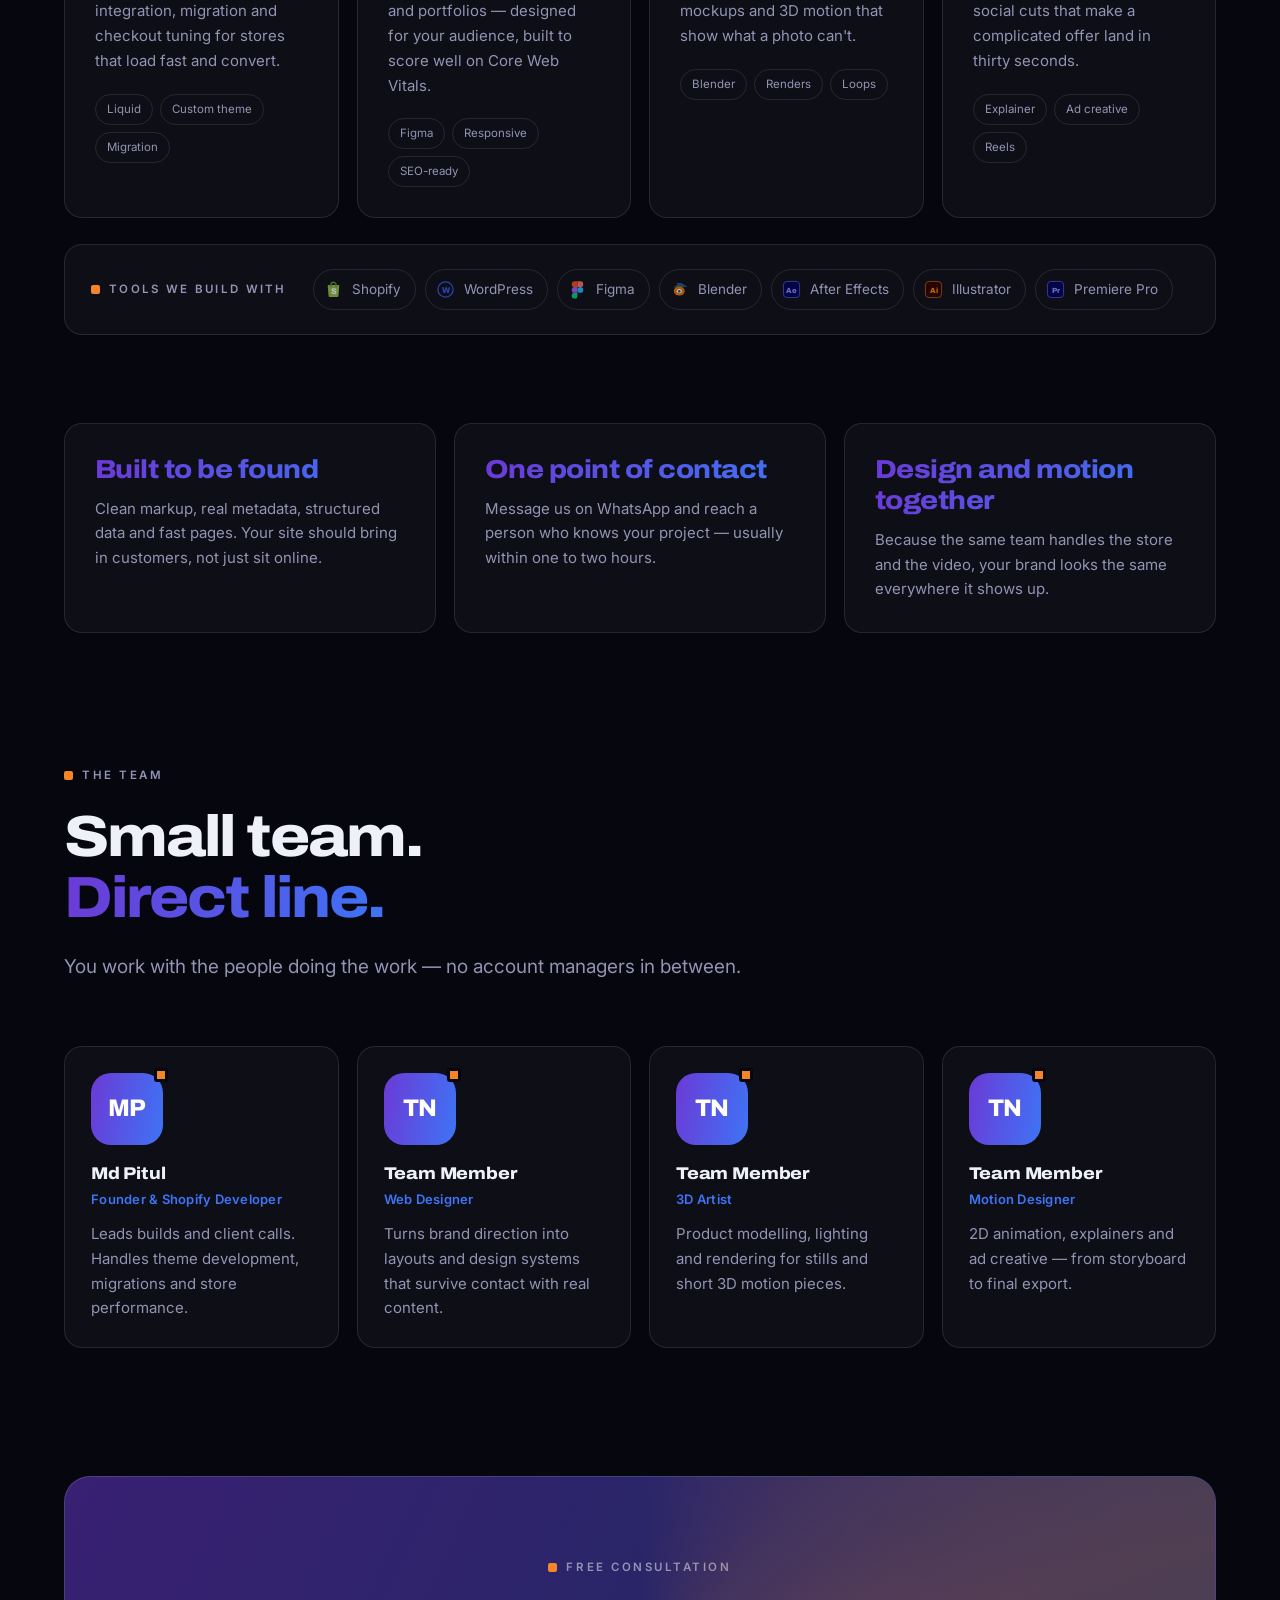
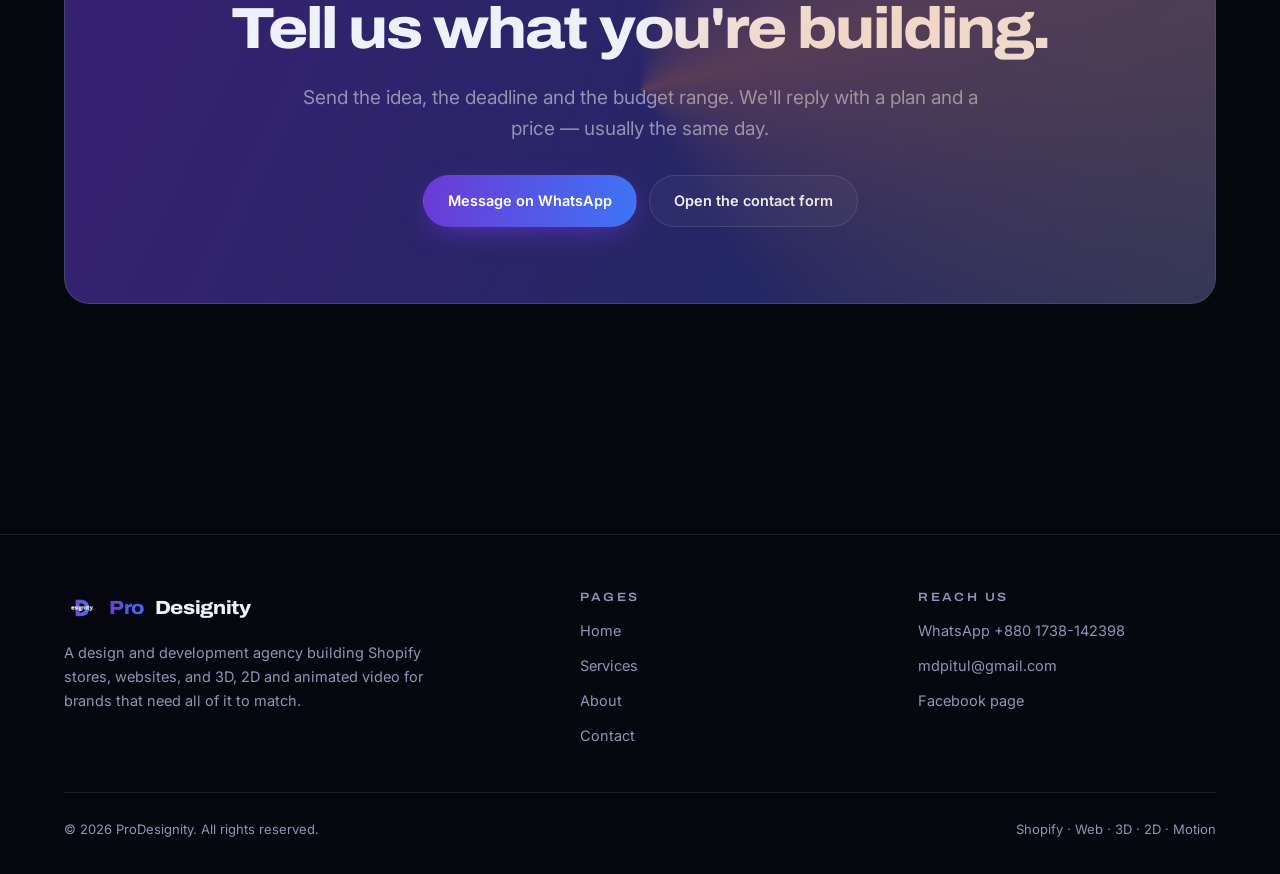
==== commit 096f327c: "scafolding assets for origanize" ====
--- a/index.html
+++ b/index.html
@@ -1,593 +1,1748 @@
 <!doctype html>
-<html lang="en">
+<html lang="en" data-route="home">
     <head>
-        <meta charset="UTF-8" />
-        <meta name="viewport" content="width=device-width, initial-scale=1.0" />
-        <meta http-equiv="X-UA-Compatible" content="IE=edge" />
+        <meta charset="utf-8" />
+        <meta name="viewport" content="width=device-width, initial-scale=1" />
+        <meta name="theme-color" content="#06060F" />
+
+        <!-- SEO:START -->
         <title>
-            ProDesignity | Creative Design, Web Development & E-Commerce Agency
+            ProDesignity — Shopify Development, Web Design & 3D/2D Animation
+            Agency
         </title>
-
-        <!-- Favicons -->
-        <link rel="icon" href="./images/favicon.ico" type="image/x-icon" />
-        <link
-            rel="icon"
-            type="image/png"
-            href="./images/prodesignityicon.png"
-        />
-
-        <!-- Fonts and Icons -->
-        <link
-            href="https://fonts.googleapis.com/css2?family=Montserrat:wght@400;600;700;800&display=swap"
-            rel="stylesheet"
-        />
-        <link
-            rel="stylesheet"
-            href="https://cdnjs.cloudflare.com/ajax/libs/font-awesome/6.4.0/css/all.min.css"
-        />
-        <link rel="stylesheet" href="./style.css" />
-
-        <!-- 1. ENHANCED SEO METADATA -->
         <meta
             name="description"
-            content="esignity PRO is a creative agency specializing in Shopify development, Web design, Adobe Photoshop, Premiere Pro video editing, and visual brand identity."
+            content="ProDesignity is a digital agency building Shopify stores, fast websites, and 3D, 2D and animated video. Talk to us on WhatsApp: +880 1738-142398."
         />
-        <meta
-            name="keywords"
-            content="esignity PRO, Shopify Development, Web Development, Adobe Photoshop, Premiere Pro, UI/UX Design, Brand Identity, E-Commerce Solutions"
-        />
-        <meta name="robots" content="index, follow, max-image-preview:large" />
-        <meta name="author" content="esignity PRO" />
-
-        <!-- Canonical URL -->
         <link rel="canonical" href="https://prodesignity.com/" />
-
-        <!-- Open Graph Tags (Facebook, LinkedIn) -->
-        <meta property="og:type" content="website" />
         <meta
             property="og:title"
-            content="esignity PRO | Creative Design & Digital Solutions Agency"
+            content="ProDesignity — Shopify Development, Web Design & 3D/2D Animation Agency"
         />
         <meta
             property="og:description"
-            content="Transforming brands through high-converting Shopify stores, custom web development, video editing, and modern visual identities."
+            content="ProDesignity is a digital agency building Shopify stores, fast websites, and 3D, 2D and animated video."
         />
         <meta property="og:url" content="https://prodesignity.com/" />
+        <!-- SEO:END -->
+
+        <meta
+            name="keywords"
+            content="ProDesignity, Pro Designity, Shopify developer, Shopify development agency, web design Bangladesh, 3D animation, 2D animation, animated explainer video, motion graphics, ecommerce website development"
+        />
+        <meta name="author" content="ProDesignity" />
+        <meta name="robots" content="index, follow, max-image-preview:large" />
+        <meta property="og:type" content="website" />
+        <meta property="og:site_name" content="ProDesignity" />
+        <meta property="og:locale" content="en_US" />
         <meta
             property="og:image"
-            content="https://prodesignity.com/images/prodesignityicon.png"
+            content="https://prodesignity.com/assets/prodesignity-logo.png"
         />
-        <meta property="og:site_name" content="esignity PRO" />
-
-        <!-- Twitter Card Tags -->
         <meta name="twitter:card" content="summary_large_image" />
-        <meta name="twitter:title" content="esignity PRO | Creative Agency" />
+        <meta
+            name="twitter:title"
+            content="ProDesignity — Shopify, Web & Animation Studio"
+        />
         <meta
             name="twitter:description"
-            content="Shopify Development, Custom Web Design, Graphic Design & Video Production."
+            content="Shopify stores, fast websites, and 3D/2D animated video."
         />
         <meta
             name="twitter:image"
-            content="https://prodesignity.com/images/prodesignityicon.png"
+            content="https://prodesignity.com/assets/prodesignity-logo.png"
         />
 
-        <!-- JSON-LD Structured Data for Local Business & Agency -->
-        <script type="application/ld+json">
-            {
-                "@context": "https://schema.org",
-                "@type": "ProfessionalService",
-                "name": "esignity PRO",
-                "url": "https://prodesignity.com/",
-                "logo": "https://prodesignity.com/images/prodesignityicon.png",
-                "image": "https://prodesignity.com/images/prodesignityicon.png",
-                "description": "Modern creative agency specializing in Web Development, Shopify Solutions, Adobe Photoshop, Premiere Pro Video Production, and Brand Identity.",
-                "telephone": "+8801738142398",
-                "email": "mdpitul@gmail.com",
-                "sameAs": ["https://www.facebook.com/proDesiginity"],
-                "priceRange": "$$"
-            }
-        </script>
+        <link rel="icon" href="assets/favicon.ico" sizes="any" />
+        <link rel="icon" href="assets/logo-96.png" type="image/png" />
+        <link rel="apple-touch-icon" href="assets/apple-touch-icon.png" />
+
+        <link rel="preconnect" href="https://fonts.googleapis.com" />
+        <link rel="preconnect" href="https://fonts.gstatic.com" crossorigin />
+        <link
+            href="https://fonts.googleapis.com/css2?family=Archivo:wdth,wght@62..125,400..900&family=Inter:wght@400..700&display=swap"
+            rel="stylesheet"
+        />
+
+        <script
+            type="application/ld+json"
+            src="./assets/json/schema.json"
+        ></script>
+
+        <link rel="stylesheet" href="./assets/css/main.css" />
     </head>
     <body>
-        <!-- Background Orbs -->
-        <div class="bg-orb orb-1"></div>
-        <div class="bg-orb orb-2"></div>
-
-        <!-- HEADER / NAVBAR -->
-        <header>
-            <div class="brand-logo" onclick="navigateTo('home')">
-                <img
-                    src="./images/prodesignityicon.png"
-                    alt="esignity PRO Logo"
-                    class="logo-img"
-                    style="height: 45px; width: auto"
-                />
-            </div>
-
-            <nav>
-                <ul>
-                    <li>
-                        <a href="#" class="nav-link active" data-page="home"
-                            >Home</a
-                        >
-                    </li>
-                    <li>
-                        <a href="#" class="nav-link" data-page="services"
+        <a class="skip" href="#main">Skip to content</a>
+
+        <div class="aurora" aria-hidden="true"><i></i><i></i><i></i></div>
+        <div class="grain" aria-hidden="true"></div>
+
+        <svg width="0" height="0" aria-hidden="true" style="position: absolute">
+            <defs>
+                <clipPath id="dLens" clipPathUnits="objectBoundingBox">
+                    <path
+                        d="M0.06,0.04 H0.46 C0.78,0.04 0.96,0.22 0.96,0.5 C0.96,0.78 0.78,0.96 0.46,0.96 H0.06 Z"
+                    />
+                </clipPath>
+                <linearGradient id="gStroke" x1="0" y1="0" x2="1" y2="1">
+                    <stop offset="0%" stop-color="#6B3AD6" />
+                    <stop offset="100%" stop-color="#3E74F5" />
+                </linearGradient>
+            </defs>
+        </svg>
+
+        <div class="wrap">
+            <!-- ================= NAV ================= -->
+            <header class="nav" id="nav">
+                <div class="container nav-in">
+                    <a class="brand" href="/" data-link>
+                        <img
+                            src="[data-uri]"
+                            alt="ProDesignity logo"
+                            width="34"
+                            height="34"
+                        />
+                        <span>Pro</span><b>Designity</b>
+                    </a>
+                    <button
+                        class="burger"
+                        id="burger"
+                        aria-label="Open menu"
+                        aria-expanded="false"
+                    >
+                        <span></span>
+                    </button>
+                    <nav class="nav-links" id="menu" aria-label="Main">
+                        <a href="/" data-link data-nav="home">Home</a>
+                        <a href="/services" data-link data-nav="services"
                             >Services</a
                         >
-                    </li>
-                    <li>
-                        <a href="#" class="nav-link" data-page="about">About</a>
-                    </li>
-                    <li>
-                        <a href="#" class="nav-link" data-page="team">Team</a>
-                    </li>
-                    <li>
-                        <a href="#" class="nav-link" data-page="contact"
+                        <a href="/about" data-link data-nav="about">About</a>
+                        <a href="/contact" data-link data-nav="contact"
                             >Contact</a
                         >
-                    </li>
-                </ul>
-            </nav>
-
-            <div class="header-actions">
-                <div class="header-socials">
-                    <a
-                        href="https://wa.me/8801738142398"
-                        target="_blank"
-                        title="WhatsApp"
-                        ><i class="fa-brands fa-whatsapp"></i
-                    ></a>
-                    <a
-                        href="https://www.facebook.com/proDesiginity"
-                        target="_blank"
-                        title="Facebook"
-                        ><i class="fa-brands fa-facebook-f"></i
-                    ></a>
-                    <a href="mailto:mdpitul@gmail.com" title="Email Us"
-                        ><i class="fa-regular fa-envelope"></i
-                    ></a>
-                </div>
-                <a
-                    href="#"
-                    class="header-cta-btn"
-                    onclick="
-                        navigateTo('contact');
-                        return false;
-                    "
-                    >Get a Quote</a
-                >
-            </div>
-        </header>
-
-        <!-- MAIN CONTENT -->
-        <main>
-            <!-- HOME SECTION -->
-            <section id="home" class="page-section active">
-                <div class="hero">
-                    <span class="hero-badge"
-                        ><i class="fa-solid fa-wand-magic-sparkles"></i>
-                        Creative Design & Development</span
-                    >
-                    <h1>
-                        Crafting Next-Gen <br /><span class="gradient-text"
-                            >Digital Experiences</span
+                    </nav>
+                    <div class="nav-cta">
+                        <a
+                            class="btn btn-primary"
+                            href="https://wa.me/8801738142398"
+                            target="_blank"
+                            rel="noopener"
                         >
-                    </h1>
-                    <p>
-                        We elevate brands with high-converting Shopify stores,
-                        modern web development, video editing, graphics design,
-                        and visual identity.
-                    </p>
-                    <div class="hero-actions">
-                        <a
-                            href="#"
-                            class="cta-btn"
-                            onclick="
-                                navigateTo('contact');
-                                return false;
-                            "
-                            >Start a Project</a
-                        >
-                        <a
-                            href="#"
-                            class="secondary-btn"
-                            onclick="
-                                navigateTo('services');
-                                return false;
-                            "
-                            >Our Services <i class="fa-solid fa-arrow-right"></i
-                        ></a>
+                            <svg viewBox="0 0 24 24" fill="currentColor">
+                                <path
+                                    d="M17.5 14.4c-.3-.2-1.7-.9-2-1-.3-.1-.5-.1-.7.1-.2.3-.7 1-.9 1.2-.2.2-.3.2-.6.1-.3-.2-1.2-.5-2.3-1.4-.9-.8-1.4-1.7-1.6-2-.2-.3 0-.5.1-.6l.5-.5c.1-.2.2-.3.3-.5 0-.2 0-.4 0-.5 0-.2-.7-1.6-.9-2.2-.2-.6-.5-.5-.7-.5h-.6c-.2 0-.5.1-.8.4-.3.3-1 1-1 2.5s1.1 2.9 1.2 3.1c.2.2 2.1 3.2 5.1 4.5.7.3 1.3.5 1.7.6.7.2 1.4.2 1.9.1.6-.1 1.7-.7 2-1.4.2-.7.2-1.3.2-1.4-.1-.2-.3-.2-.6-.4zM12 2a10 10 0 00-8.6 15L2 22l5.2-1.4A10 10 0 1012 2z"
+                                />
+                            </svg>
+                            WhatsApp us
+                        </a>
                     </div>
                 </div>
-
-                <!-- SERVICES SHOWCASE ON HOMEPAGE -->
-                <div class="home-section-wrapper" style="margin-top: 60px">
-                    <div class="section-header">
+            </header>
+
+            <main id="main">
+                <!-- ================================================================= -->
+                <!-- ============================ HOME =============================== -->
+                <!-- ================================================================= -->
+                <div class="route" data-page="home">
+                    <section class="hero">
+                        <div class="container hero-grid">
+                            <div>
+                                <p class="eyebrow fade-up">
+                                    Design &amp; development studio
+                                </p>
+                                <h1>
+                                    <span class="line"><i>Stores that</i></span>
+                                    <span class="line"
+                                        ><i>sell. Stories</i></span
+                                    >
+                                    <span class="line"
+                                        ><i class="grad">that move.</i></span
+                                    >
+                                </h1>
+                                <p class="lead fade-up">
+                                    ProDesignity builds Shopify stores, fast
+                                    websites, and 3D, 2D and animated video —
+                                    the full set, from one team. Tell us the
+                                    goal; we ship the thing that gets you there.
+                                </p>
+                                <div class="hero-actions fade-up d2">
+                                    <a
+                                        class="btn btn-primary"
+                                        href="/contact"
+                                        data-link
+                                        >Start a project</a
+                                    >
+                                    <a
+                                        class="btn btn-ghost"
+                                        href="/services"
+                                        data-link
+                                        >See what we do</a
+                                    >
+                                </div>
+                                <div class="hero-meta fade-up d2">
+                                    <span
+                                        ><i class="dot"></i> Replies in 1–2
+                                        hours</span
+                                    >
+                                    <span
+                                        >Shopify · Web · 3D · 2D · Motion</span
+                                    >
+                                </div>
+                            </div>
+
+                            <div class="lens-wrap" aria-hidden="true">
+                                <div class="lens">
+                                    <div class="stream">
+                                        <b>SHOPIFY</b><b>3D</b><b>WEB</b
+                                        ><b>MOTION</b><b>2D</b><b>VIDEO</b>
+                                        <b>SHOPIFY</b><b>3D</b><b>WEB</b
+                                        ><b>MOTION</b><b>2D</b><b>VIDEO</b>
+                                    </div>
+                                </div>
+                                <!-- svg -->
+                                <svg
+                                    xmlns="http://www.w3.org/2000/svg"
+                                    class="lens-svg"
+                                    viewBox="0 0 100 100"
+                                    preserveAspectRatio="none"
+                                >
+                                    <defs>
+                                        <!-- Outer Glow Effect -->
+                                        <filter
+                                            id="neonGlow"
+                                            x="-20%"
+                                            y="-20%"
+                                            width="140%"
+                                            height="140%"
+                                        >
+                                            <feGaussianBlur
+                                                stdDeviation="3"
+                                                result="blur1"
+                                            />
+                                            <feGaussianBlur
+                                                stdDeviation="1.5"
+                                                result="blur2"
+                                            />
+                                            <feMerge>
+                                                <feMergeNode in="blur1" />
+                                                <feMergeNode in="blur2" />
+                                                <feMergeNode
+                                                    in="SourceGraphic"
+                                                />
+                                            </feMerge>
+                                        </filter>
+
+                                        <!-- Neon Stroke Gradient -->
+                                        <linearGradient
+                                            id="purpleGradient"
+                                            x1="0%"
+                                            y1="0%"
+                                            x2="100%"
+                                            y2="100%"
+                                        >
+                                            <stop
+                                                offset="0%"
+                                                stop-color="#b28dff"
+                                            />
+                                            <stop
+                                                offset="50%"
+                                                stop-color="#8a4fff"
+                                            />
+                                            <stop
+                                                offset="100%"
+                                                stop-color="#6722ff"
+                                            />
+                                        </linearGradient>
+                                    </defs>
+
+                                    <!-- Transparent background by omitting any background fill rect -->
+
+                                    <!-- Outer Ring Path (The "P" Outer Contour) -->
+                                    <path
+                                        class="lens-ring"
+                                        d="M 12 88 V 46 C 12 22 28 8 52 8 C 76 8 92 22 92 46 C 92 70 76 84 52 84 H 38 V 88 Z"
+                                        fill="#181335"
+                                        fill-opacity="0.85"
+                                        stroke="url(#purpleGradient)"
+                                        stroke-width="2.5"
+                                        stroke-linejoin="round"
+                                        stroke-linecap="round"
+                                        filter="url(#neonGlow)"
+                                    />
+
+                                    <!-- Inner Counter Path (The "P" Cutout Hole) -->
+                                    <path
+                                        class="lens-counter"
+                                        d="M 38 28 H 50 C 64 28 72 36 72 46 C 72 56 64 64 50 64 H 38 Z"
+                                        fill="none"
+                                        stroke="url(#purpleGradient)"
+                                        stroke-width="2"
+                                        stroke-linejoin="round"
+                                        stroke-linecap="round"
+                                        filter="url(#neonGlow)"
+                                    />
+                                </svg>
+
+                                <!-- svg -->
+                                <span class="tittle"></span>
+                            </div>
+                        </div>
+                    </section>
+
+                    <div class="marquee" aria-hidden="true">
+                        <div class="mq-track">
+                            <span>Shopify Development</span
+                            ><span>3D Animation</span><span>Web Design</span
+                            ><span>2D Animation</span><span>Product Video</span
+                            ><span>Landing Pages</span>
+                            <span>Shopify Development</span
+                            ><span>3D Animation</span><span>Web Design</span
+                            ><span>2D Animation</span><span>Product Video</span
+                            ><span>Landing Pages</span>
+                        </div>
+                    </div>
+                    <div class="marquee rev" aria-hidden="true">
+                        <div class="mq-track">
+                            <span>Store Migration</span
+                            ><span>Speed Optimization</span
+                            ><span>Explainer Video</span
+                            ><span>Theme Customization</span
+                            ><span>Brand Identity</span
+                            ><span>UI/UX Design</span>
+                            <span>Store Migration</span
+                            ><span>Speed Optimization</span
+                            ><span>Explainer Video</span
+                            ><span>Theme Customization</span
+                            ><span>Brand Identity</span
+                            ><span>UI/UX Design</span>
+                        </div>
+                    </div>
+
+                    <section class="section">
+                        <div class="container">
+                            <div class="section-head reveal">
+                                <p class="eyebrow">What we do</p>
+                                <h2>
+                                    Four services, one<br /><span class="grad"
+                                        >accountable team.</span
+                                    >
+                                </h2>
+                                <p class="lead">
+                                    No handoffs between agencies. The people who
+                                    design your store also animate the video
+                                    that sells it.
+                                </p>
+                            </div>
+                            <div class="grid g-4">
+                                <article class="card reveal">
+                                    <div class="ico brand b-shopify">
+                                        <svg
+                                            viewBox="0 0 24 24"
+                                            aria-hidden="true"
+                                        >
+                                            <path
+                                                d="M4.7 7.2c0-.5.4-.95.95-1h12.7c.55.05.95.5.95 1l-1.1 13.1a1.25 1.25 0 01-1.25 1.15H7.05A1.25 1.25 0 015.8 20.3z"
+                                                fill="#95BF47"
+                                            />
+                                            <path
+                                                d="M8.75 8.5V6.1A3.25 3.25 0 0112 2.85 3.25 3.25 0 0115.25 6.1v2.4"
+                                                fill="none"
+                                                stroke="#5E8E3E"
+                                                stroke-width="1.7"
+                                                stroke-linecap="round"
+                                            />
+                                            <text
+                                                x="12"
+                                                y="17.9"
+                                                text-anchor="middle"
+                                                font-family="Archivo,Arial,sans-serif"
+                                                font-size="10.5"
+                                                font-weight="800"
+                                                fill="#fff"
+                                            >
+                                                S
+                                            </text>
+                                        </svg>
+                                    </div>
+                                    <h3>Shopify Development</h3>
+                                    <p>
+                                        Custom themes, app integration,
+                                        migration and checkout tuning for stores
+                                        that load fast and convert.
+                                    </p>
+                                    <div class="tags">
+                                        <span class="tag">Liquid</span
+                                        ><span class="tag">Custom theme</span
+                                        ><span class="tag">Migration</span>
+                                    </div>
+                                </article>
+                                <article class="card reveal">
+                                    <div class="ico brand b-figma">
+                                        <svg
+                                            viewBox="0 0 24 24"
+                                            aria-hidden="true"
+                                        >
+                                            <path
+                                                d="M12 1.6H8.35a3.65 3.65 0 100 7.3H12z"
+                                                fill="#F24E1E"
+                                            />
+                                            <path
+                                                d="M12 1.6h3.65a3.65 3.65 0 010 7.3H12z"
+                                                fill="#FF7262"
+                                            />
+                                            <path
+                                                d="M12 8.9H8.35a3.65 3.65 0 100 7.3H12z"
+                                                fill="#A259FF"
+                                            />
+                                            <circle
+                                                cx="15.65"
+                                                cy="12.55"
+                                                r="3.65"
+                                                fill="#1ABCFE"
+                                            />
+                                            <path
+                                                d="M12 16.2H8.35a3.65 3.65 0 103.65 3.65z"
+                                                fill="#0ACF83"
+                                            />
+                                        </svg>
+                                    </div>
+                                    <h3>Web Design &amp; Development</h3>
+                                    <p>
+                                        Business sites, landing pages and
+                                        portfolios — designed for your audience,
+                                        built to score well on Core Web Vitals.
+                                    </p>
+                                    <div class="tags">
+                                        <span class="tag">Figma</span
+                                        ><span class="tag">Responsive</span
+                                        ><span class="tag">SEO-ready</span>
+                                    </div>
+                                </article>
+                                <article class="card reveal">
+                                    <div class="ico brand b-blender">
+                                        <svg
+                                            viewBox="0 0 24 24"
+                                            aria-hidden="true"
+                                        >
+                                            <g transform="translate(1.1,-0.5)">
+                                                <path
+                                                    d="M2.9 10.1l5.6-3.8-1.9-1.9 6.6-.1 7.9 4.9-8.9.2z"
+                                                    fill="#265787"
+                                                />
+                                                <ellipse
+                                                    cx="10.6"
+                                                    cy="14.4"
+                                                    rx="6.9"
+                                                    ry="5.7"
+                                                    fill="#EA7600"
+                                                />
+                                                <ellipse
+                                                    cx="10.6"
+                                                    cy="14.6"
+                                                    rx="3.3"
+                                                    ry="2.7"
+                                                    fill="#fff"
+                                                />
+                                                <circle
+                                                    cx="10.6"
+                                                    cy="14.8"
+                                                    r="1.65"
+                                                    fill="#265787"
+                                                />
+                                            </g>
+                                        </svg>
+                                    </div>
+                                    <h3>3D Animation &amp; Visuals</h3>
+                                    <p>
+                                        Product renders, packaging mockups and
+                                        3D motion that show what a photo can't.
+                                    </p>
+                                    <div class="tags">
+                                        <span class="tag">Blender</span
+                                        ><span class="tag">Renders</span
+                                        ><span class="tag">Loops</span>
+                                    </div>
+                                </article>
+                                <article class="card reveal">
+                                    <div class="ico brand b-ae">
+                                        <svg
+                                            viewBox="0 0 24 24"
+                                            aria-hidden="true"
+                                        >
+                                            <rect
+                                                x="1.8"
+                                                y="1.8"
+                                                width="20.4"
+                                                height="20.4"
+                                                rx="4.6"
+                                                fill="#00005B"
+                                                stroke="#5A5AD6"
+                                                stroke-width="1"
+                                            />
+                                            <text
+                                                x="12"
+                                                y="16.4"
+                                                text-anchor="middle"
+                                                font-family="Archivo,Arial,sans-serif"
+                                                font-size="9.4"
+                                                font-weight="800"
+                                                fill="#9999FF"
+                                            >
+                                                Ae
+                                            </text>
+                                        </svg>
+                                    </div>
+                                    <h3>2D Animation &amp; Motion</h3>
+                                    <p>
+                                        Explainers, ad creatives and social cuts
+                                        that make a complicated offer land in
+                                        thirty seconds.
+                                    </p>
+                                    <div class="tags">
+                                        <span class="tag">Explainer</span
+                                        ><span class="tag">Ad creative</span
+                                        ><span class="tag">Reels</span>
+                                    </div>
+                                </article>
+                            </div>
+
+                            <div class="tools reveal">
+                                <span class="tools-label"
+                                    >Tools we build with</span
+                                >
+                                <ul class="tool-list">
+                                    <li>
+                                        <svg
+                                            viewBox="0 0 24 24"
+                                            aria-hidden="true"
+                                        >
+                                            <path
+                                                d="M4.7 7.2c0-.5.4-.95.95-1h12.7c.55.05.95.5.95 1l-1.1 13.1a1.25 1.25 0 01-1.25 1.15H7.05A1.25 1.25 0 015.8 20.3z"
+                                                fill="#95BF47"
+                                            />
+                                            <path
+                                                d="M8.75 8.5V6.1A3.25 3.25 0 0112 2.85 3.25 3.25 0 0115.25 6.1v2.4"
+                                                fill="none"
+                                                stroke="#5E8E3E"
+                                                stroke-width="1.7"
+                                                stroke-linecap="round"
+                                            />
+                                            <text
+                                                x="12"
+                                                y="17.9"
+                                                text-anchor="middle"
+                                                font-family="Archivo,Arial,sans-serif"
+                                                font-size="10.5"
+                                                font-weight="800"
+                                                fill="#fff"
+                                            >
+                                                S
+                                            </text></svg
+                                        >Shopify
+                                    </li>
+                                    <li>
+                                        <svg
+                                            viewBox="0 0 24 24"
+                                            aria-hidden="true"
+                                        >
+                                            <circle
+                                                cx="12"
+                                                cy="12"
+                                                r="9.6"
+                                                fill="none"
+                                                stroke="#3858E9"
+                                                stroke-width="1.6"
+                                            />
+                                            <text
+                                                x="12"
+                                                y="16.2"
+                                                text-anchor="middle"
+                                                font-family="Archivo,Arial,sans-serif"
+                                                font-size="10.6"
+                                                font-weight="800"
+                                                fill="#3858E9"
+                                            >
+                                                W
+                                            </text></svg
+                                        >WordPress
+                                    </li>
+                                    <li>
+                                        <svg
+                                            viewBox="0 0 24 24"
+                                            aria-hidden="true"
+                                        >
+                                            <path
+                                                d="M12 1.6H8.35a3.65 3.65 0 100 7.3H12z"
+                                                fill="#F24E1E"
+                                            />
+                                            <path
+                                                d="M12 1.6h3.65a3.65 3.65 0 010 7.3H12z"
+                                                fill="#FF7262"
+                                            />
+                                            <path
+                                                d="M12 8.9H8.35a3.65 3.65 0 100 7.3H12z"
+                                                fill="#A259FF"
+                                            />
+                                            <circle
+                                                cx="15.65"
+                                                cy="12.55"
+                                                r="3.65"
+                                                fill="#1ABCFE"
+                                            />
+                                            <path
+                                                d="M12 16.2H8.35a3.65 3.65 0 103.65 3.65z"
+                                                fill="#0ACF83"
+                                            /></svg
+                                        >Figma
+                                    </li>
+                                    <li>
+                                        <svg
+                                            viewBox="0 0 24 24"
+                                            aria-hidden="true"
+                                        >
+                                            <g transform="translate(1.1,-0.5)">
+                                                <path
+                                                    d="M2.9 10.1l5.6-3.8-1.9-1.9 6.6-.1 7.9 4.9-8.9.2z"
+                                                    fill="#265787"
+                                                />
+                                                <ellipse
+                                                    cx="10.6"
+                                                    cy="14.4"
+                                                    rx="6.9"
+                                                    ry="5.7"
+                                                    fill="#EA7600"
+                                                />
+                                                <ellipse
+                                                    cx="10.6"
+                                                    cy="14.6"
+                                                    rx="3.3"
+                                                    ry="2.7"
+                                                    fill="#fff"
+                                                />
+                                                <circle
+                                                    cx="10.6"
+                                                    cy="14.8"
+                                                    r="1.65"
+                                                    fill="#265787"
+                                                />
+                                            </g></svg
+                                        >Blender
+                                    </li>
+                                    <li>
+                                        <svg
+                                            viewBox="0 0 24 24"
+                                            aria-hidden="true"
+                                        >
+                                            <rect
+                                                x="1.8"
+                                                y="1.8"
+                                                width="20.4"
+                                                height="20.4"
+                                                rx="4.6"
+                                                fill="#00005B"
+                                                stroke="#5A5AD6"
+                                                stroke-width="1"
+                                            />
+                                            <text
+                                                x="12"
+                                                y="16.4"
+                                                text-anchor="middle"
+                                                font-family="Archivo,Arial,sans-serif"
+                                                font-size="9.4"
+                                                font-weight="800"
+                                                fill="#9999FF"
+                                            >
+                                                Ae
+                                            </text></svg
+                                        >After Effects
+                                    </li>
+                                    <li>
+                                        <svg
+                                            viewBox="0 0 24 24"
+                                            aria-hidden="true"
+                                        >
+                                            <rect
+                                                x="1.8"
+                                                y="1.8"
+                                                width="20.4"
+                                                height="20.4"
+                                                rx="4.6"
+                                                fill="#330000"
+                                                stroke="#B36A1E"
+                                                stroke-width="1"
+                                            />
+                                            <text
+                                                x="12"
+                                                y="16.4"
+                                                text-anchor="middle"
+                                                font-family="Archivo,Arial,sans-serif"
+                                                font-size="9.4"
+                                                font-weight="800"
+                                                fill="#FF9A00"
+                                            >
+                                                Ai
+                                            </text></svg
+                                        >Illustrator
+                                    </li>
+                                    <li>
+                                        <svg
+                                            viewBox="0 0 24 24"
+                                            aria-hidden="true"
+                                        >
+                                            <rect
+                                                x="1.8"
+                                                y="1.8"
+                                                width="20.4"
+                                                height="20.4"
+                                                rx="4.6"
+                                                fill="#00005B"
+                                                stroke="#5A5AD6"
+                                                stroke-width="1"
+                                            />
+                                            <text
+                                                x="12"
+                                                y="16.4"
+                                                text-anchor="middle"
+                                                font-family="Archivo,Arial,sans-serif"
+                                                font-size="9.4"
+                                                font-weight="800"
+                                                fill="#9999FF"
+                                            >
+                                                Pr
+                                            </text></svg
+                                        >Premiere Pro
+                                    </li>
+                                </ul>
+                            </div>
+                        </div>
+                    </section>
+
+                    <section
+                        class="section"
+                        style="padding-top: 0; margin-top: -40px"
+                    >
+                        <div class="container">
+                            <div class="grid g-3">
+                                <div class="card reveal">
+                                    <h3 class="grad">Built to be found</h3>
+                                    <p>
+                                        Clean markup, real metadata, structured
+                                        data and fast pages. Your site should
+                                        bring in customers, not just sit online.
+                                    </p>
+                                </div>
+                                <div class="card reveal">
+                                    <h3 class="grad">One point of contact</h3>
+                                    <p>
+                                        Message us on WhatsApp and reach a
+                                        person who knows your project — usually
+                                        within one to two hours.
+                                    </p>
+                                </div>
+                                <div class="card reveal">
+                                    <h3 class="grad">
+                                        Design and motion together
+                                    </h3>
+                                    <p>
+                                        Because the same team handles the store
+                                        and the video, your brand looks the same
+                                        everywhere it shows up.
+                                    </p>
+                                </div>
+                            </div>
+                        </div>
+                    </section>
+
+                    <!-- ============ TEAM (edit names, roles and initials below) ============ -->
+                    <section class="section" style="padding-top: 0">
+                        <div class="container">
+                            <div class="section-head reveal">
+                                <p class="eyebrow">The team</p>
+                                <h2>
+                                    Small team.<br /><span class="grad"
+                                        >Direct line.</span
+                                    >
+                                </h2>
+                                <p class="lead">
+                                    You work with the people doing the work — no
+                                    account managers in between.
+                                </p>
+                            </div>
+                            <div class="grid g-4">
+                                <article class="card member reveal">
+                                    <div class="avatar">MP</div>
+                                    <h4>Md Pitul</h4>
+                                    <div class="role">
+                                        Founder &amp; Shopify Developer
+                                    </div>
+                                    <p>
+                                        Leads builds and client calls. Handles
+                                        theme development, migrations and store
+                                        performance.
+                                    </p>
+                                </article>
+                                <article class="card member reveal">
+                                    <div class="avatar">TN</div>
+                                    <h4>Team Member</h4>
+                                    <div class="role">Web Designer</div>
+                                    <p>
+                                        Turns brand direction into layouts and
+                                        design systems that survive contact with
+                                        real content.
+                                    </p>
+                                </article>
+                                <article class="card member reveal">
+                                    <div class="avatar">TN</div>
+                                    <h4>Team Member</h4>
+                                    <div class="role">3D Artist</div>
+                                    <p>
+                                        Product modelling, lighting and
+                                        rendering for stills and short 3D motion
+                                        pieces.
+                                    </p>
+                                </article>
+                                <article class="card member reveal">
+                                    <div class="avatar">TN</div>
+                                    <h4>Team Member</h4>
+                                    <div class="role">Motion Designer</div>
+                                    <p>
+                                        2D animation, explainers and ad creative
+                                        — from storyboard to final export.
+                                    </p>
+                                </article>
+                            </div>
+                        </div>
+                    </section>
+
+                    <section class="section" style="padding-top: 0">
+                        <div class="container">
+                            <div class="cta-band reveal">
+                                <p
+                                    class="eyebrow"
+                                    style="justify-content: center"
+                                >
+                                    Free consultation
+                                </p>
+                                <h2>Tell us what you're building.</h2>
+                                <p
+                                    class="lead"
+                                    style="
+                                        margin-inline: auto;
+                                        text-align: center;
+                                    "
+                                >
+                                    Send the idea, the deadline and the budget
+                                    range. We'll reply with a plan and a price —
+                                    usually the same day.
+                                </p>
+                                <div class="btnrow">
+                                    <a
+                                        class="btn btn-primary"
+                                        href="https://wa.me/8801738142398"
+                                        target="_blank"
+                                        rel="noopener"
+                                        >Message on WhatsApp</a
+                                    >
+                                    <a
+                                        class="btn btn-ghost"
+                                        href="/contact"
+                                        data-link
+                                        >Open the contact form</a
+                                    >
+                                </div>
+                            </div>
+                        </div>
+                    </section>
+                </div>
+
+                <!-- ================================================================= -->
+                <!-- ========================== SERVICES ============================= -->
+                <!-- ================================================================= -->
+                <div class="route" data-page="services">
+                    <section class="page-head">
+                        <div class="container">
+                            <p class="crumb">
+                                <a href="/" data-link>Home</a> / Services
+                            </p>
+                            <h1>
+                                Shopify, web,<br /><span class="grad"
+                                    >3D and motion.</span
+                                >
+                            </h1>
+                            <p class="lead">
+                                Everything ProDesignity offers, with what you
+                                actually receive at the end of each engagement.
+                            </p>
+                        </div>
+                    </section>
+
+                    <div class="marquee" aria-hidden="true">
+                        <div class="mq-track">
+                            <span>Custom Shopify Themes</span
+                            ><span>Store Migration</span><span>Product 3D</span
+                            ><span>Explainer Video</span
+                            ><span>Landing Pages</span
+                            ><span>Speed Optimization</span>
+                            <span>Custom Shopify Themes</span
+                            ><span>Store Migration</span><span>Product 3D</span
+                            ><span>Explainer Video</span
+                            ><span>Landing Pages</span
+                            ><span>Speed Optimization</span>
+                        </div>
+                    </div>
+
+                    <section class="section">
+                        <div class="container">
+                            <div class="srow reveal">
+                                <div class="num">S1</div>
+                                <div>
+                                    <h2
+                                        style="
+                                            font-size: clamp(26px, 3.2vw, 38px);
+                                        "
+                                    >
+                                        Shopify Development
+                                    </h2>
+                                    <p class="lead" style="margin-top: 14px">
+                                        Your store is your storefront, warehouse
+                                        and salesperson at once. We build it so
+                                        none of those three slow the others
+                                        down.
+                                    </p>
+                                </div>
+                                <ul>
+                                    <li>
+                                        Custom theme design and Liquid
+                                        development
+                                    </li>
+                                    <li>
+                                        Theme customization on Dawn and premium
+                                        themes
+                                    </li>
+                                    <li>
+                                        Migration from WooCommerce, Wix or a
+                                        custom cart
+                                    </li>
+                                    <li>
+                                        Product, collection and variant setup
+                                    </li>
+                                    <li>
+                                        App integration, payments and shipping
+                                        configuration
+                                    </li>
+                                    <li>
+                                        Speed and Core Web Vitals optimization
+                                    </li>
+                                </ul>
+                            </div>
+
+                            <div class="srow reveal">
+                                <div class="num">S2</div>
+                                <div>
+                                    <h2
+                                        style="
+                                            font-size: clamp(26px, 3.2vw, 38px);
+                                        "
+                                    >
+                                        Web Design &amp; Development
+                                    </h2>
+                                    <p class="lead" style="margin-top: 14px">
+                                        Sites for businesses that need to be
+                                        understood in ten seconds and found on
+                                        the first page.
+                                    </p>
+                                </div>
+                                <ul>
+                                    <li>
+                                        Business websites, portfolios and
+                                        one-page landers
+                                    </li>
+                                    <li>
+                                        UI/UX design in Figma, then a responsive
+                                        build
+                                    </li>
+                                    <li>
+                                        WordPress or hand-coded static,
+                                        whichever fits
+                                    </li>
+                                    <li>
+                                        On-page SEO, metadata and structured
+                                        data
+                                    </li>
+                                    <li>
+                                        Contact forms, WhatsApp routing and
+                                        analytics
+                                    </li>
+                                    <li>
+                                        Ongoing maintenance and content updates
+                                    </li>
+                                </ul>
+                            </div>
+
+                            <div class="srow reveal">
+                                <div class="num">S3</div>
+                                <div>
+                                    <h2
+                                        style="
+                                            font-size: clamp(26px, 3.2vw, 38px);
+                                        "
+                                    >
+                                        3D Animation &amp; Product Visuals
+                                    </h2>
+                                    <p class="lead" style="margin-top: 14px">
+                                        For products that photograph badly,
+                                        don't exist yet, or need to be shown
+                                        from the inside.
+                                    </p>
+                                </div>
+                                <ul>
+                                    <li>3D product modelling and texturing</li>
+                                    <li>
+                                        Photoreal renders for listings and ads
+                                    </li>
+                                    <li>Packaging and label mockups</li>
+                                    <li>
+                                        Short 3D product animation and
+                                        turntables
+                                    </li>
+                                    <li>
+                                        Looping 3D assets for hero sections and
+                                        reels
+                                    </li>
+                                </ul>
+                            </div>
+
+                            <div class="srow reveal">
+                                <div class="num">S4</div>
+                                <div>
+                                    <h2
+                                        style="
+                                            font-size: clamp(26px, 3.2vw, 38px);
+                                        "
+                                    >
+                                        2D Animation &amp; Motion Graphics
+                                    </h2>
+                                    <p class="lead" style="margin-top: 14px">
+                                        Explain the offer, then get out of the
+                                        way. Scripted, storyboarded and cut for
+                                        the platform it runs on.
+                                    </p>
+                                </div>
+                                <ul>
+                                    <li>
+                                        Animated explainer video with script and
+                                        storyboard
+                                    </li>
+                                    <li>
+                                        2D character and infographic animation
+                                    </li>
+                                    <li>
+                                        Facebook, Instagram and TikTok ad
+                                        creative
+                                    </li>
+                                    <li>Logo animation and motion branding</li>
+                                    <li>
+                                        Subtitles, voiceover sync and
+                                        platform-ready exports
+                                    </li>
+                                </ul>
+                            </div>
+                        </div>
+                    </section>
+
+                    <section class="section" style="padding-top: 0">
+                        <div class="container">
+                            <div class="section-head reveal">
+                                <p class="eyebrow">How a project runs</p>
+                                <h2>Four steps, in order.</h2>
+                            </div>
+                            <div class="steps reveal">
+                                <div class="step">
+                                    <em>STEP 01</em>
+                                    <h4>Talk it through</h4>
+                                    <p>
+                                        You send the goal, references and
+                                        deadline. We ask the questions that
+                                        change the price.
+                                    </p>
+                                </div>
+                                <div class="step">
+                                    <em>STEP 02</em>
+                                    <h4>Plan and quote</h4>
+                                    <p>
+                                        A written scope with deliverables,
+                                        timeline and a fixed price. Nothing
+                                        starts before you approve it.
+                                    </p>
+                                </div>
+                                <div class="step">
+                                    <em>STEP 03</em>
+                                    <h4>Design and build</h4>
+                                    <p>
+                                        You see progress in stages and give
+                                        feedback at each one, so nothing
+                                        surprises you at the end.
+                                    </p>
+                                </div>
+                                <div class="step">
+                                    <em>STEP 04</em>
+                                    <h4>Launch and support</h4>
+                                    <p>
+                                        We hand over files and access, then stay
+                                        reachable for fixes and updates after
+                                        go-live.
+                                    </p>
+                                </div>
+                            </div>
+                        </div>
+                    </section>
+
+                    <section class="section" style="padding-top: 0">
+                        <div class="container">
+                            <div class="cta-band reveal">
+                                <h2>Not sure which one you need?</h2>
+                                <p
+                                    class="lead"
+                                    style="
+                                        margin-inline: auto;
+                                        text-align: center;
+                                    "
+                                >
+                                    Describe the problem instead of the service.
+                                    We'll tell you what would actually fix it.
+                                </p>
+                                <div class="btnrow">
+                                    <a
+                                        class="btn btn-primary"
+                                        href="/contact"
+                                        data-link
+                                        >Ask us</a
+                                    >
+                                    <a
+                                        class="btn btn-ghost"
+                                        href="https://wa.me/8801738142398"
+                                        target="_blank"
+                                        rel="noopener"
+                                        >WhatsApp</a
+                                    >
+                                </div>
+                            </div>
+                        </div>
+                    </section>
+                </div>
+
+                <!-- ================================================================= -->
+                <!-- ============================ ABOUT ============================== -->
+                <!-- ================================================================= -->
+                <div class="route" data-page="about">
+                    <section class="page-head">
+                        <div class="container">
+                            <p class="crumb">
+                                <a href="/" data-link>Home</a> / About
+                            </p>
+                            <h1>
+                                We're <span class="grad">ProDesignity.</span>
+                            </h1>
+                            <p class="lead">
+                                A design and development agency working with
+                                store owners, founders and brands who need their
+                                online presence to do real work.
+                            </p>
+                        </div>
+                    </section>
+
+                    <section
+                        class="section"
+                        style="padding-top: clamp(30px, 4vw, 56px)"
+                    >
+                        <div class="container">
+                            <div class="grid g-2">
+                                <div class="reveal">
+                                    <p class="eyebrow">Why we exist</p>
+                                    <h2
+                                        style="
+                                            font-size: clamp(26px, 3.2vw, 40px);
+                                        "
+                                    >
+                                        Most brands hire three vendors and get
+                                        four styles.
+                                    </h2>
+                                    <p class="lead">
+                                        A store from one freelancer, a landing
+                                        page from another, a promo video from a
+                                        third. Each piece is fine on its own,
+                                        and together they look like three
+                                        different companies.
+                                    </p>
+                                    <p class="lead">
+                                        ProDesignity was set up to remove that
+                                        gap. We handle the Shopify build, the
+                                        website, the 3D product visuals and the
+                                        animated video under one roof, so the
+                                        brand you spent money on stays intact
+                                        from the ad to the checkout button.
+                                    </p>
+                                </div>
+                                <div class="reveal">
+                                    <p class="eyebrow">How we work</p>
+                                    <h2
+                                        style="
+                                            font-size: clamp(26px, 3.2vw, 40px);
+                                        "
+                                    >
+                                        Fixed scope, plain language, no
+                                        disappearing.
+                                    </h2>
+                                    <p class="lead">
+                                        You get a written scope before anything
+                                        starts, progress you can see at each
+                                        stage, and a person who answers
+                                        messages. We quote in advance and stick
+                                        to it.
+                                    </p>
+                                    <p class="lead">
+                                        Most of our clients come from referrals
+                                        and from our Facebook page, which tells
+                                        you how we'd rather grow: by finishing
+                                        what we start.
+                                    </p>
+                                </div>
+                            </div>
+                        </div>
+                    </section>
+
+                    <section class="section" style="padding-top: 0">
+                        <div class="container">
+                            <div class="section-head reveal">
+                                <p class="eyebrow">What we hold to</p>
+                                <h2>
+                                    Three things we<br /><span class="grad"
+                                        >don't negotiate.</span
+                                    >
+                                </h2>
+                            </div>
+                            <div class="grid g-3">
+                                <div class="card reveal">
+                                    <h3>Speed is a feature</h3>
+                                    <p>
+                                        A beautiful store that takes six seconds
+                                        to load is a broken store. Performance
+                                        is part of the build, not an upsell.
+                                    </p>
+                                </div>
+                                <div class="card reveal">
+                                    <h3>Findable by default</h3>
+                                    <p>
+                                        Every page we ship has proper titles,
+                                        descriptions, structured data and a
+                                        sitemap. Being invisible is not a design
+                                        choice.
+                                    </p>
+                                </div>
+                                <div class="card reveal">
+                                    <h3>You own everything</h3>
+                                    <p>
+                                        Files, source, accounts and admin access
+                                        are handed over at the end. No hostage
+                                        situations.
+                                    </p>
+                                </div>
+                            </div>
+                        </div>
+                    </section>
+
+                    <section class="section" style="padding-top: 0">
+                        <div class="container">
+                            <div class="grid g-4">
+                                <div class="card reveal">
+                                    <h3 class="grad">Shopify</h3>
+                                    <p>
+                                        Custom themes, migrations and conversion
+                                        work for online stores.
+                                    </p>
+                                </div>
+                                <div class="card reveal">
+                                    <h3 class="grad">Web</h3>
+                                    <p>
+                                        Business sites and landing pages built
+                                        to be fast and searchable.
+                                    </p>
+                                </div>
+                                <div class="card reveal">
+                                    <h3 class="grad">3D</h3>
+                                    <p>
+                                        Product visualisation, renders and short
+                                        3D motion.
+                                    </p>
+                                </div>
+                                <div class="card reveal">
+                                    <h3 class="grad">2D Animation</h3>
+                                    <p>
+                                        Explainers, ad creative and animated
+                                        brand assets.
+                                    </p>
+                                </div>
+                            </div>
+                        </div>
+                    </section>
+
+                    <section class="section" style="padding-top: 0">
+                        <div class="container">
+                            <div class="section-head reveal">
+                                <p class="eyebrow">Common questions</p>
+                                <h2>Before you message us.</h2>
+                            </div>
+                            <div class="faq reveal">
+                                <details>
+                                    <summary>
+                                        Where are you based, and do you work
+                                        with clients abroad?
+                                    </summary>
+                                    <p>
+                                        We're based in Bangladesh and work with
+                                        clients worldwide. Most communication
+                                        happens over WhatsApp and email, and we
+                                        schedule calls around your timezone.
+                                    </p>
+                                </details>
+                                <details>
+                                    <summary>
+                                        How long does a Shopify store take?
+                                    </summary>
+                                    <p>
+                                        A customized theme build with your
+                                        products set up usually runs one to
+                                        three weeks. A fully custom design with
+                                        bespoke sections takes longer. You'll
+                                        get a specific timeline in the quote
+                                        before anything begins.
+                                    </p>
+                                </details>
+                                <details>
+                                    <summary>What does a project cost?</summary>
+                                    <p>
+                                        It depends on scope, so we quote per
+                                        project rather than publishing a rate
+                                        card. Send us the requirements and a
+                                        budget range and we'll tell you honestly
+                                        what's possible within it.
+                                    </p>
+                                </details>
+                                <details>
+                                    <summary>
+                                        Can you do just the video, or just the
+                                        website?
+                                    </summary>
+                                    <p>
+                                        Yes. The services are bundled when it
+                                        helps you and separate when it doesn't.
+                                        Plenty of clients come to us only for
+                                        animation or only for a store fix.
+                                    </p>
+                                </details>
+                                <details>
+                                    <summary>
+                                        What happens after launch?
+                                    </summary>
+                                    <p>
+                                        You get the files and full admin access.
+                                        We stay available for updates, fixes and
+                                        new sections — either ad hoc or on a
+                                        monthly arrangement.
+                                    </p>
+                                </details>
+                            </div>
+                        </div>
+                    </section>
+
+                    <section class="section" style="padding-top: 0">
+                        <div class="container">
+                            <div class="cta-band reveal">
+                                <h2>Let's build the next one together.</h2>
+                                <div class="btnrow">
+                                    <a
+                                        class="btn btn-primary"
+                                        href="/contact"
+                                        data-link
+                                        >Start a project</a
+                                    >
+                                    <a
+                                        class="btn btn-ghost"
+                                        href="https://www.facebook.com/proDesiginity"
+                                        target="_blank"
+                                        rel="noopener"
+                                        >See our Facebook page</a
+                                    >
+                                </div>
+                            </div>
+                        </div>
+                    </section>
+                </div>
+
+                <!-- ================================================================= -->
+                <!-- =========================== CONTACT ============================= -->
+                <!-- ================================================================= -->
+                <div class="route" data-page="contact">
+                    <section class="page-head">
+                        <div class="container">
+                            <p class="crumb">
+                                <a href="/" data-link>Home</a> / Contact
+                            </p>
+                            <h1>
+                                Let's get in <span class="grad">touch.</span>
+                            </h1>
+                            <p class="lead">
+                                Have a project in mind or need expert web &amp;
+                                design services? Message us today — WhatsApp is
+                                fastest.
+                            </p>
+                        </div>
+                    </section>
+
+                    <section
+                        class="section"
+                        style="padding-top: clamp(28px, 3.5vw, 48px)"
+                    >
+                        <div class="container">
+                            <div
+                                class="grid g-2"
+                                style="
+                                    align-items: start;
+                                    gap: clamp(20px, 3vw, 42px);
+                                "
+                            >
+                                <div class="grid reveal" style="gap: 14px">
+                                    <a
+                                        class="ccard"
+                                        href="https://wa.me/8801738142398"
+                                        target="_blank"
+                                        rel="noopener"
+                                    >
+                                        <span class="ci wa"
+                                            ><svg viewBox="0 0 24 24">
+                                                <path
+                                                    d="M17.5 14.4c-.3-.2-1.7-.9-2-1-.3-.1-.5-.1-.7.1-.2.3-.7 1-.9 1.2-.2.2-.3.2-.6.1-.3-.2-1.2-.5-2.3-1.4-.9-.8-1.4-1.7-1.6-2-.2-.3 0-.5.1-.6l.5-.5c.1-.2.2-.3.3-.5 0-.2 0-.4 0-.5 0-.2-.7-1.6-.9-2.2-.2-.6-.5-.5-.7-.5h-.6c-.2 0-.5.1-.8.4-.3.3-1 1-1 2.5s1.1 2.9 1.2 3.1c.2.2 2.1 3.2 5.1 4.5.7.3 1.3.5 1.7.6.7.2 1.4.2 1.9.1.6-.1 1.7-.7 2-1.4.2-.7.2-1.3.2-1.4-.1-.2-.3-.2-.6-.4zM12 2a10 10 0 00-8.6 15L2 22l5.2-1.4A10 10 0 1012 2z"
+                                                /></svg
+                                        ></span>
+                                        <span
+                                            ><small>Direct WhatsApp</small
+                                            ><strong
+                                                >+880 1738-142398</strong
+                                            ></span
+                                        >
+                                        <svg
+                                            class="arrow"
+                                            width="18"
+                                            height="18"
+                                            viewBox="0 0 24 24"
+                                            fill="none"
+                                            stroke="currentColor"
+                                            stroke-width="2"
+                                        >
+                                            <path d="M7 17L17 7M8 7h9v9" />
+                                        </svg>
+                                    </a>
+                                    <a
+                                        class="ccard"
+                                        href="mailto:mdpitul@gmail.com"
+                                    >
+                                        <span class="ci em"
+                                            ><svg viewBox="0 0 24 24">
+                                                <path
+                                                    d="M20 4H4a2 2 0 00-2 2v12a2 2 0 002 2h16a2 2 0 002-2V6a2 2 0 00-2-2zm0 4.2l-8 5-8-5V6l8 5 8-5z"
+                                                /></svg
+                                        ></span>
+                                        <span
+                                            ><small>Official Email</small
+                                            ><strong
+                                                >mdpitul@gmail.com</strong
+                                            ></span
+                                        >
+                                        <svg
+                                            class="arrow"
+                                            width="18"
+                                            height="18"
+                                            viewBox="0 0 24 24"
+                                            fill="none"
+                                            stroke="currentColor"
+                                            stroke-width="2"
+                                        >
+                                            <path d="M7 17L17 7M8 7h9v9" />
+                                        </svg>
+                                    </a>
+                                    <a
+                                        class="ccard"
+                                        href="https://www.facebook.com/proDesiginity"
+                                        target="_blank"
+                                        rel="noopener"
+                                    >
+                                        <span class="ci fb"
+                                            ><svg viewBox="0 0 24 24">
+                                                <path
+                                                    d="M22 12a10 10 0 10-11.6 9.9v-7H7.9V12h2.5V9.8c0-2.5 1.5-3.9 3.8-3.9 1.1 0 2.2.2 2.2.2v2.5h-1.3c-1.2 0-1.6.8-1.6 1.6V12h2.8l-.4 2.9h-2.4v7A10 10 0 0022 12z"
+                                                /></svg
+                                        ></span>
+                                        <span
+                                            ><small>Facebook Page</small
+                                            ><strong
+                                                >facebook.com/proDesiginity</strong
+                                            ></span
+                                        >
+                                        <svg
+                                            class="arrow"
+                                            width="18"
+                                            height="18"
+                                            viewBox="0 0 24 24"
+                                            fill="none"
+                                            stroke="currentColor"
+                                            stroke-width="2"
+                                        >
+                                            <path d="M7 17L17 7M8 7h9v9" />
+                                        </svg>
+                                    </a>
+                                    <div class="notice">
+                                        <svg viewBox="0 0 24 24">
+                                            <circle cx="12" cy="12" r="9" />
+                                            <path d="M12 7v5l3 2" />
+                                        </svg>
+                                        <div>
+                                            <strong>Fast response time</strong>
+                                            <p>
+                                                We typically reply within 1–2
+                                                hours on WhatsApp and email,
+                                                Saturday to Thursday.
+                                            </p>
+                                        </div>
+                                    </div>
+                                </div>
+
+                                <div class="form reveal">
+                                    <h2
+                                        style="
+                                            font-size: clamp(26px, 3vw, 36px);
+                                        "
+                                    >
+                                        Start a
+                                        <span class="grad">Project</span>
+                                    </h2>
+                                    <p
+                                        style="
+                                            color: var(--muted);
+                                            font-size: 14.5px;
+                                            margin: 12px 0 26px;
+                                        "
+                                    >
+                                        Fill this in and pick how you'd like to
+                                        send it. Your details go straight into a
+                                        WhatsApp or email draft — nothing is
+                                        stored on this site.
+                                    </p>
+
+                                    <div class="field">
+                                        <label for="f-name">Your name</label>
+                                        <input
+                                            id="f-name"
+                                            type="text"
+                                            placeholder="Your full name"
+                                            autocomplete="name"
+                                        />
+                                    </div>
+                                    <div class="field">
+                                        <label for="f-email"
+                                            >Email address</label
+                                        >
+                                        <input
+                                            id="f-email"
+                                            type="email"
+                                            placeholder="you@example.com"
+                                            autocomplete="email"
+                                        />
+                                    </div>
+                                    <div class="field">
+                                        <label for="f-service"
+                                            >Service needed</label
+                                        >
+                                        <select id="f-service">
+                                            <option>Shopify Development</option>
+                                            <option>
+                                                Web Design &amp; Development
+                                            </option>
+                                            <option>
+                                                3D Animation &amp; Product
+                                                Visuals
+                                            </option>
+                                            <option>
+                                                2D Animation &amp; Motion
+                                                Graphics
+                                            </option>
+                                            <option>Something else</option>
+                                        </select>
+                                    </div>
+                                    <div class="field">
+                                        <label for="f-budget"
+                                            >Budget range</label
+                                        >
+                                        <select id="f-budget">
+                                            <option>Not decided yet</option>
+                                            <option>Under $300</option>
+                                            <option>$300 – $800</option>
+                                            <option>$800 – $2,000</option>
+                                            <option>$2,000+</option>
+                                        </select>
+                                    </div>
+                                    <div class="field">
+                                        <label for="f-msg"
+                                            >Project details</label
+                                        >
+                                        <textarea
+                                            id="f-msg"
+                                            placeholder="Tell us about your project goals, deadline and any reference links…"
+                                        ></textarea>
+                                    </div>
+
+                                    <div class="form-actions">
+                                        <button
+                                            class="btn btn-primary"
+                                            id="send-wa"
+                                            type="button"
+                                        >
+                                            Send on WhatsApp
+                                        </button>
+                                        <button
+                                            class="btn btn-ghost"
+                                            id="send-mail"
+                                            type="button"
+                                        >
+                                            Send by email
+                                        </button>
+                                    </div>
+                                    <p class="form-note" id="form-note">
+                                        Both options open your own app with the
+                                        message ready to send.
+                                    </p>
+                                </div>
+                            </div>
+                        </div>
+                    </section>
+
+                    <section class="section" style="padding-top: 0">
+                        <div class="container">
+                            <div class="section-head reveal">
+                                <p class="eyebrow">Quick answers</p>
+                                <h2>Good to know.</h2>
+                            </div>
+                            <div class="faq reveal">
+                                <details>
+                                    <summary>
+                                        What should I include in the first
+                                        message?
+                                    </summary>
+                                    <p>
+                                        What you're building, a deadline if you
+                                        have one, a budget range, and links to
+                                        anything you like the look of. That's
+                                        enough for us to reply with a real plan
+                                        instead of more questions.
+                                    </p>
+                                </details>
+                                <details>
+                                    <summary>
+                                        Do you charge for the first
+                                        consultation?
+                                    </summary>
+                                    <p>
+                                        No. The initial conversation and the
+                                        quote are free.
+                                    </p>
+                                </details>
+                                <details>
+                                    <summary>
+                                        Which languages can we talk in?
+                                    </summary>
+                                    <p>
+                                        English or Bengali — whichever you
+                                        prefer.
+                                    </p>
+                                </details>
+                            </div>
+                        </div>
+                    </section>
+                </div>
+            </main>
+
+            <!-- ================= FOOTER ================= -->
+            <footer class="footer">
+                <div class="container">
+                    <div class="f-grid">
                         <div>
-                            <h2>
-                                <i
-                                    class="fa-solid fa-layer-group highlight-icon"
-                                ></i>
-                                What We Do
-                            </h2>
-                            <p class="section-subtitle">
-                                Full-service digital design, development, and
-                                video production.
+                            <a class="brand" href="/" data-link>
+                                <img
+                                    src="[data-uri]"
+                                    alt=""
+                                    width="34"
+                                    height="34"
+                                />
+                                <span>Pro</span><b>Designity</b>
+                            </a>
+                            <p class="about-blurb">
+                                A design and development agency building Shopify
+                                stores, websites, and 3D, 2D and animated video
+                                for brands that need all of it to match.
                             </p>
                         </div>
-                        <a
-                            href="#"
-                            onclick="
-                                navigateTo('services');
-                                return false;
-                            "
-                            class="link-btn"
-                            >View All Details &rarr;</a
+                        <div>
+                            <h4>Pages</h4>
+                            <ul>
+                                <li><a href="/" data-link>Home</a></li>
+                                <li>
+                                    <a href="/services" data-link>Services</a>
+                                </li>
+                                <li><a href="/about" data-link>About</a></li>
+                                <li>
+                                    <a href="/contact" data-link>Contact</a>
+                                </li>
+                            </ul>
+                        </div>
+                        <div>
+                            <h4>Reach us</h4>
+                            <ul>
+                                <li>
+                                    <a
+                                        href="https://wa.me/8801738142398"
+                                        target="_blank"
+                                        rel="noopener"
+                                        >WhatsApp +880 1738-142398</a
+                                    >
+                                </li>
+                                <li>
+                                    <a href="mailto:mdpitul@gmail.com"
+                                        >mdpitul@gmail.com</a
+                                    >
+                                </li>
+                                <li>
+                                    <a
+                                        href="https://www.facebook.com/proDesiginity"
+                                        target="_blank"
+                                        rel="noopener"
+                                        >Facebook page</a
+                                    >
+                                </li>
+                            </ul>
+                        </div>
+                    </div>
+                    <div class="f-bottom">
+                        <span
+                            >© <span id="yr">2026</span> ProDesignity. All
+                            rights reserved.</span
                         >
-                    </div>
-
-                    <div class="services-grid">
-                        <div class="service-card glass-card">
-                            <div class="service-icon-box">
-                                <i
-                                    class="fa-brands fa-shopify service-icon"
-                                    style="color: #95bf47"
-                                ></i>
-                            </div>
-                            <h3>Shopify Development</h3>
-                            <p>
-                                Custom theme setup, Liquid development, store
-                                redesign, and conversion rate optimization.
-                            </p>
-                        </div>
-
-                        <div class="service-card glass-card">
-                            <div class="service-icon-box">
-                                <i class="fa-solid fa-code service-icon"></i>
-                            </div>
-                            <h3>Web Development</h3>
-                            <p>
-                                Fast, responsive, and custom website development
-                                built to scale your business online.
-                            </p>
-                        </div>
-
-                        <div class="service-card glass-card">
-                            <div class="service-icon-box">
-                                <i class="fa-solid fa-image service-icon"></i>
-                            </div>
-                            <h3>Adobe Photoshop</h3>
-                            <p>
-                                Professional photo editing, image retouching,
-                                product graphics, and digital manipulation.
-                            </p>
-                        </div>
-
-                        <div class="service-card glass-card">
-                            <div class="service-icon-box">
-                                <i class="fa-solid fa-film service-icon"></i>
-                            </div>
-                            <h3>Adobe Premiere Pro</h3>
-                            <p>
-                                High-quality video editing, color grading,
-                                motion graphics, and social media video
-                                production.
-                            </p>
-                        </div>
-
-                        <div class="service-card glass-card">
-                            <div class="service-icon-box">
-                                <i
-                                    class="fa-solid fa-laptop-code service-icon"
-                                ></i>
-                            </div>
-                            <h3>UI/UX Design</h3>
-                            <p>
-                                User-centered web and mobile app interfaces with
-                                smooth navigation and modern aesthetic.
-                            </p>
-                        </div>
-
-                        <div class="service-card glass-card">
-                            <div class="service-icon-box">
-                                <i class="fa-solid fa-palette service-icon"></i>
-                            </div>
-                            <h3>Brand Identity</h3>
-                            <p>
-                                Crafting unique logos, color palettes, and brand
-                                guidelines to establish your visual presence.
-                            </p>
-                        </div>
+                        <span>Shopify · Web · 3D · 2D · Motion</span>
                     </div>
                 </div>
-            </section>
-
-            <!-- SERVICES SECTION -->
-            <section id="services" class="page-section">
-                <div class="services-content">
-                    <h2>Our Specialized Services</h2>
-                    <p class="section-subtitle">
-                        Everything you need to build and expand your online
-                        presence
-                    </p>
-
-                    <div class="services-grid">
-                        <div class="service-card glass-card">
-                            <i
-                                class="fa-brands fa-shopify service-icon"
-                                style="color: #95bf47"
-                            ></i>
-                            <h3>Shopify Development</h3>
-                            <p>
-                                Custom Liquid themes, app integrations, store
-                                setup, and e-commerce optimization.
-                            </p>
-                        </div>
-
-                        <div class="service-card glass-card">
-                            <i class="fa-solid fa-code service-icon"></i>
-                            <h3>Web Development</h3>
-                            <p>
-                                Building high-performing full-stack websites
-                                with clean, modern code standards.
-                            </p>
-                        </div>
-
-                        <div class="service-card glass-card">
-                            <i class="fa-solid fa-image service-icon"></i>
-                            <h3>Adobe Photoshop</h3>
-                            <p>
-                                Expert photo manipulation, banner creation,
-                                social media kits, and thumbnail design.
-                            </p>
-                        </div>
-
-                        <div class="service-card glass-card">
-                            <i class="fa-solid fa-film service-icon"></i>
-                            <h3>Adobe Premiere Pro</h3>
-                            <p>
-                                Professional video editing, dynamic cuts, color
-                                correction, and promotional reels.
-                            </p>
-                        </div>
-
-                        <div class="service-card glass-card">
-                            <i class="fa-solid fa-palette service-icon"></i>
-                            <h3>Brand Identity Design</h3>
-                            <p>
-                                Logos, typography, color palettes, and complete
-                                visual branding guidelines.
-                            </p>
-                        </div>
-
-                        <div class="service-card glass-card">
-                            <i class="fa-solid fa-laptop-code service-icon"></i>
-                            <h3>UI/UX Prototyping</h3>
-                            <p>
-                                Interactive Figma wireframes, web UI systems,
-                                and seamless user experiences.
-                            </p>
-                        </div>
-                    </div>
-                </div>
-            </section>
-
-            <!-- ABOUT SECTION -->
-            <section id="about" class="page-section">
-                <div class="about-content">
-                    <h2>Who We Are</h2>
-                    <p>
-                        <span class="highlight">esignity PRO</span> is a design
-                        and development agency dedicated to pushing digital
-                        boundaries.
-                    </p>
-                    <p>
-                        Our approach combines modern dark aesthetics, fluid user
-                        experiences, and high-performing web engineering.
-                    </p>
-                </div>
-            </section>
-
-            <!-- TEAM SECTION -->
-            <section id="team" class="page-section">
-                <div class="team-content">
-                    <h2>Meet Our Team</h2>
-                    <p class="section-subtitle">
-                        The creative minds behind esignity PRO
-                    </p>
-                    <div class="team-grid">
-                        <div class="team-card glass-card">
-                            <div class="team-avatar">
-                                <i class="fa-solid fa-user-astronaut"></i>
-                            </div>
-                            <h3>Lead Designer</h3>
-                            <span class="team-role">Creative Director</span>
-                            <p>
-                                Specializing in visual hierarchy, branding, and
-                                video production.
-                            </p>
-                        </div>
-                        <div class="team-card glass-card">
-                            <div class="team-avatar">
-                                <i class="fa-solid fa-code"></i>
-                            </div>
-                            <h3>Full-Stack Developer</h3>
-                            <span class="team-role">Technical Lead</span>
-                            <p>
-                                Turning custom designs into fast, performant web
-                                applications and Shopify stores.
-                            </p>
-                        </div>
-                    </div>
-                </div>
-            </section>
-
-            <!-- ENHANCED MODERN CONTACT SECTION -->
-            <section id="contact" class="page-section">
-                <div class="contact-content">
-                    <h2>Let's Build Something Great</h2>
-                    <p class="section-subtitle">
-                        Have a project in mind or need expert web & design
-                        services? Get in touch today.
-                    </p>
-
-                    <div class="contact-wrapper">
-                        <!-- Left Column: Quick Contact Cards -->
-                        <div class="contact-info-column">
-                            <!-- WhatsApp Card -->
-                            <a
-                                href="https://wa.me/8801738142398"
-                                target="_blank"
-                                class="contact-card-v2 whatsapp-card"
-                            >
-                                <div class="card-icon-wrapper">
-                                    <i class="fa-brands fa-whatsapp"></i>
-                                </div>
-                                <div class="card-details">
-                                    <span class="card-label"
-                                        >Direct WhatsApp</span
-                                    >
-                                    <span class="card-value"
-                                        >+880 1738-142398</span
-                                    >
-                                </div>
-                                <i
-                                    class="fa-solid fa-arrow-up-right-from-square card-arrow"
-                                ></i>
-                            </a>
-
-                            <!-- Email Card -->
-                            <a
-                                href="mailto:mdpitul@gmail.com"
-                                class="contact-card-v2 email-card"
-                            >
-                                <div class="card-icon-wrapper">
-                                    <i class="fa-regular fa-envelope"></i>
-                                </div>
-                                <div class="card-details">
-                                    <span class="card-label"
-                                        >Official Email</span
-                                    >
-                                    <span class="card-value"
-                                        >mdpitul@gmail.com</span
-                                    >
-                                </div>
-                                <i
-                                    class="fa-solid fa-arrow-up-right-from-square card-arrow"
-                                ></i>
-                            </a>
-
-                            <!-- Facebook Card -->
-                            <a
-                                href="https://www.facebook.com/proDesiginity"
-                                target="_blank"
-                                class="contact-card-v2 facebook-card"
-                            >
-                                <div class="card-icon-wrapper">
-                                    <i class="fa-brands fa-facebook-f"></i>
-                                </div>
-                                <div class="card-details">
-                                    <span class="card-label"
-                                        >Facebook Page</span
-                                    >
-                                    <span class="card-value"
-                                        >facebook.com/proDesiginity</span
-                                    >
-                                </div>
-                                <i
-                                    class="fa-solid fa-arrow-up-right-from-square card-arrow"
-                                ></i>
-                            </a>
-
-                            <!-- Working Hours Info Box -->
-                            <div class="working-hours-box">
-                                <i class="fa-solid fa-clock"></i>
-                                <div>
-                                    <strong>Fast Response Time</strong>
-                                    <p>
-                                        We typically respond within 1–2 hours on
-                                        WhatsApp and Email.
-                                    </p>
-                                </div>
-                            </div>
-                        </div>
-
-                        <!-- Right Column: Direct Project Inquiry Form -->
-                        <div class="contact-form-column glass-card">
-                            <h3>Start a Project</h3>
-                            <form id="contactForm" onsubmit="sendEmail(event)">
-                                <div class="form-group">
-                                    <label for="name">Your Name</label>
-                                    <input
-                                        type="text"
-                                        id="name"
-                                        placeholder="John Doe"
-                                        required
-                                    />
-                                </div>
-
-                                <div class="form-group">
-                                    <label for="email">Email Address</label>
-                                    <input
-                                        type="email"
-                                        id="email"
-                                        placeholder="john@example.com"
-                                        required
-                                    />
-                                </div>
-
-                                <div class="form-group">
-                                    <label for="service">Service Needed</label>
-                                    <select id="service" class="custom-select">
-                                        <option value="Shopify Development">
-                                            Shopify Development
-                                        </option>
-                                        <option value="Custom Web Development">
-                                            Custom Web Development
-                                        </option>
-                                        <option
-                                            value="Adobe Photoshop Graphic Design"
-                                        >
-                                            Adobe Photoshop Graphic Design
-                                        </option>
-                                        <option
-                                            value="Adobe Premiere Video Editing"
-                                        >
-                                            Adobe Premiere Video Editing
-                                        </option>
-                                        <option value="UI/UX Design & Branding">
-                                            UI/UX Design & Branding
-                                        </option>
-                                    </select>
-                                </div>
-
-                                <div class="form-group">
-                                    <label for="message">Project Details</label>
-                                    <textarea
-                                        id="message"
-                                        rows="4"
-                                        placeholder="Tell us about your project goals..."
-                                        required
-                                    ></textarea>
-                                </div>
-
-                                <button type="submit" class="submit-form-btn">
-                                    <span>Send Message</span>
-                                    <i class="fa-solid fa-paper-plane"></i>
-                                </button>
-                            </form>
-                        </div>
-                    </div>
-                </div>
-            </section>
-        </main>
-
-        <!-- FOOTER -->
-        <footer>
-            <p>&copy; 2026 ProDesignity. All rights reserved.</p>
-        </footer>
-
-        <script src="./app.js"></script>
+            </footer>
+        </div>
+        <!-- /wrap -->
+
+        <script src="./assets/js/main.js"></script>
     </body>
 </html>
--- a/assets/css/main.css
+++ b/assets/css/main.css
@@ -0,0 +1,1386 @@
+/* ============ TOKENS ============ */
+:root {
+    --ink: #06060f;
+    --ink-2: #0c0b1a;
+    --violet: #6b3ad6;
+    --blue: #3e74f5;
+    --orange: #f58527;
+    --paper: #eef0fa;
+    --muted: #9294b4;
+    --line: rgba(255, 255, 255, 0.1);
+    --surface: rgba(255, 255, 255, 0.035);
+    --grad: linear-gradient(100deg, var(--violet), var(--blue));
+    --display: "Archivo", "Arial Black", system-ui, sans-serif;
+    --body: "Inter", system-ui, -apple-system, "Segoe UI", sans-serif;
+    --pad: clamp(20px, 5vw, 80px);
+    --r: 18px;
+}
+*,
+*::before,
+*::after {
+    box-sizing: border-box;
+}
+html {
+    scroll-behavior: smooth;
+    -webkit-text-size-adjust: 100%;
+}
+body {
+    margin: 0;
+    background: var(--ink);
+    color: var(--paper);
+    font-family: var(--body);
+    font-size: 16px;
+    line-height: 1.65;
+    overflow-x: hidden;
+    -webkit-font-smoothing: antialiased;
+}
+img {
+    max-width: 100%;
+    display: block;
+}
+a {
+    color: inherit;
+    text-decoration: none;
+}
+button,
+input,
+select,
+textarea {
+    font: inherit;
+    color: inherit;
+}
+::selection {
+    background: var(--violet);
+    color: #fff;
+}
+
+/* ambient aurora */
+.aurora {
+    position: fixed;
+    inset: 0;
+    z-index: 0;
+    pointer-events: none;
+    overflow: hidden;
+}
+.aurora i {
+    position: absolute;
+    display: block;
+    border-radius: 50%;
+    filter: blur(90px);
+    opacity: 0.4;
+}
+.aurora i:nth-child(1) {
+    width: 54vw;
+    height: 54vw;
+    left: -14vw;
+    top: -16vw;
+    background: #4b1fa8;
+    animation: drift 26s ease-in-out infinite;
+}
+.aurora i:nth-child(2) {
+    width: 46vw;
+    height: 46vw;
+    right: -12vw;
+    top: 22vh;
+    background: #12408f;
+    animation: drift 32s ease-in-out infinite reverse;
+}
+.aurora i:nth-child(3) {
+    width: 30vw;
+    height: 30vw;
+    left: 38vw;
+    bottom: -14vw;
+    background: #3c1c7a;
+    animation: drift 40s ease-in-out infinite;
+}
+@keyframes drift {
+    0%,
+    100% {
+        transform: translate3d(0, 0, 0) scale(1);
+    }
+    50% {
+        transform: translate3d(4vw, -5vh, 0) scale(1.18);
+    }
+}
+.grain {
+    position: fixed;
+    inset: 0;
+    z-index: 1;
+    pointer-events: none;
+    opacity: 0.035;
+    background-image: url("data:image/svg+xml,%3Csvg xmlns='http://www.w3.org/2000/svg' width='140' height='140'%3E%3Cfilter id='n'%3E%3CfeTurbulence baseFrequency='.85' numOctaves='3'/%3E%3C/filter%3E%3Crect width='140' height='140' filter='url(%23n)'/%3E%3C/svg%3E");
+}
+
+/* ============ SHELL ============ */
+.wrap {
+    position: relative;
+    z-index: 2;
+}
+.container {
+    width: min(1240px, 100% - var(--pad) * 2);
+    margin-inline: auto;
+}
+
+/* ============ NAV ============ */
+.nav {
+    position: sticky;
+    top: 0;
+    z-index: 60;
+    backdrop-filter: blur(16px);
+    background: rgba(6, 6, 15, 0.62);
+    border-bottom: 1px solid transparent;
+    transition:
+        border-color 0.3s,
+        background 0.3s;
+}
+.nav.is-stuck {
+    border-bottom-color: var(--line);
+    background: rgba(6, 6, 15, 0.86);
+}
+.nav-in {
+    display: flex;
+    align-items: center;
+    gap: 24px;
+    height: 74px;
+}
+.brand {
+    display: flex;
+    align-items: center;
+    gap: 11px;
+    font-family: var(--display);
+    font-weight: 800;
+    font-stretch: 112%;
+    letter-spacing: -0.02em;
+    font-size: 19px;
+    flex: 0 0 auto;
+}
+.brand img {
+    width: 34px;
+    height: 34px;
+    border-radius: 9px;
+}
+.brand b {
+    font-weight: 800;
+}
+.brand span {
+    background: var(--grad);
+    -webkit-background-clip: text;
+    background-clip: text;
+    color: transparent;
+}
+.nav-links {
+    display: flex;
+    gap: 4px;
+    margin-left: auto;
+}
+.nav-links a {
+    padding: 9px 15px;
+    border-radius: 99px;
+    font-size: 14.5px;
+    color: var(--muted);
+    transition:
+        color 0.2s,
+        background 0.2s;
+    position: relative;
+}
+.nav-links a:hover {
+    color: var(--paper);
+    background: var(--surface);
+}
+.nav-links a[aria-current="page"] {
+    color: var(--paper);
+    background: var(--surface);
+}
+.nav-links a[aria-current="page"]::after {
+    content: "";
+    position: absolute;
+    left: 50%;
+    bottom: 2px;
+    width: 5px;
+    height: 5px;
+    margin-left: -2.5px;
+    background: var(--orange);
+    border-radius: 1px;
+}
+.nav-cta {
+    flex: 0 0 auto;
+}
+.burger {
+    display: none;
+    margin-left: auto;
+    width: 44px;
+    height: 44px;
+    border: 1px solid var(--line);
+    background: var(--surface);
+    border-radius: 12px;
+    cursor: pointer;
+    align-items: center;
+    justify-content: center;
+}
+.burger span {
+    display: block;
+    width: 18px;
+    height: 2px;
+    background: var(--paper);
+    position: relative;
+}
+.burger span::before,
+.burger span::after {
+    content: "";
+    position: absolute;
+    left: 0;
+    width: 18px;
+    height: 2px;
+    background: var(--paper);
+}
+.burger span::before {
+    top: -6px;
+}
+.burger span::after {
+    top: 6px;
+}
+
+/* ============ BUTTONS ============ */
+.btn {
+    display: inline-flex;
+    align-items: center;
+    gap: 9px;
+    padding: 13px 24px;
+    border-radius: 99px;
+    font-size: 14.5px;
+    font-weight: 600;
+    border: 1px solid transparent;
+    cursor: pointer;
+    transition:
+        transform 0.25s cubic-bezier(0.2, 0.8, 0.2, 1),
+        box-shadow 0.25s,
+        background 0.25s,
+        border-color 0.25s;
+    text-align: center;
+    justify-content: center;
+}
+.btn-primary {
+    background: var(--grad);
+    color: #fff;
+    box-shadow: 0 8px 30px -10px rgba(107, 58, 214, 0.9);
+}
+.btn-primary:hover {
+    transform: translateY(-2px);
+    box-shadow: 0 16px 40px -12px rgba(62, 116, 245, 0.95);
+}
+.btn-ghost {
+    border-color: var(--line);
+    background: var(--surface);
+    color: var(--paper);
+}
+.btn-ghost:hover {
+    border-color: rgba(255, 255, 255, 0.28);
+    transform: translateY(-2px);
+}
+.btn svg {
+    width: 16px;
+    height: 16px;
+    flex: 0 0 auto;
+}
+
+/* ============ TYPE ============ */
+.eyebrow {
+    display: inline-flex;
+    align-items: center;
+    gap: 9px;
+    font-size: 11.5px;
+    font-weight: 600;
+    letter-spacing: 0.22em;
+    text-transform: uppercase;
+    color: var(--muted);
+    margin: 0 0 22px;
+}
+.eyebrow::before {
+    content: "";
+    width: 9px;
+    height: 9px;
+    background: var(--orange);
+    border-radius: 2px;
+    flex: 0 0 auto;
+}
+h1,
+h2,
+h3,
+h4 {
+    font-family: var(--display);
+    font-weight: 800;
+    font-stretch: 112%;
+    letter-spacing: -0.035em;
+    line-height: 1.02;
+    margin: 0;
+}
+h1 {
+    font-size: clamp(42px, 7.4vw, 88px);
+}
+h2 {
+    font-size: clamp(32px, 4.6vw, 58px);
+    line-height: 1.05;
+}
+h3 {
+    font-size: clamp(20px, 2.1vw, 26px);
+    letter-spacing: -0.02em;
+    line-height: 1.2;
+}
+h4 {
+    font-size: 17px;
+    letter-spacing: -0.01em;
+}
+.grad {
+    background: var(--grad);
+    -webkit-background-clip: text;
+    background-clip: text;
+    color: transparent;
+}
+.lead {
+    font-size: clamp(16px, 1.55vw, 19px);
+    color: var(--muted);
+    max-width: 60ch;
+    margin: 22px 0 0;
+}
+p {
+    margin: 0 0 16px;
+}
+.section {
+    padding: clamp(72px, 10vw, 140px) 0;
+    position: relative;
+}
+.section-head {
+    max-width: 70ch;
+    margin-bottom: clamp(40px, 5vw, 64px);
+}
+
+/* ============ HERO ============ */
+.hero {
+    padding: clamp(46px, 7vw, 96px) 0 clamp(30px, 4vw, 56px);
+}
+.hero-grid {
+    display: grid;
+    grid-template-columns: 1.06fr 0.94fr;
+    gap: clamp(28px, 5vw, 64px);
+    align-items: center;
+}
+.hero h1 .line {
+    display: block;
+    overflow: hidden;
+}
+.hero h1 .line i {
+    display: block;
+    font-style: normal;
+    transform: translateY(102%);
+    animation: riseIn 0.95s cubic-bezier(0.16, 1, 0.3, 1) forwards;
+}
+.hero h1 .line:nth-child(2) i {
+    animation-delay: 0.09s;
+}
+.hero h1 .line:nth-child(3) i {
+    animation-delay: 0.18s;
+}
+@keyframes riseIn {
+    to {
+        transform: translateY(0);
+    }
+}
+.hero .fade-up {
+    opacity: 0;
+    transform: translateY(18px);
+    animation: fadeUp 0.8s 0.42s cubic-bezier(0.16, 1, 0.3, 1) forwards;
+}
+.hero .fade-up.d2 {
+    animation-delay: 0.56s;
+}
+@keyframes fadeUp {
+    to {
+        opacity: 1;
+        transform: none;
+    }
+}
+.hero-actions {
+    display: flex;
+    flex-wrap: wrap;
+    gap: 12px;
+    margin-top: 34px;
+}
+.hero-meta {
+    display: flex;
+    flex-wrap: wrap;
+    gap: 10px 26px;
+    margin-top: 34px;
+    font-size: 13.5px;
+    color: var(--muted);
+}
+.hero-meta span {
+    display: flex;
+    align-items: center;
+    gap: 8px;
+}
+.dot {
+    width: 7px;
+    height: 7px;
+    border-radius: 50%;
+    background: var(--orange);
+    box-shadow: 0 0 0 4px rgba(245, 133, 39, 0.16);
+    animation: pulse 2.2s ease-in-out infinite;
+}
+@keyframes pulse {
+    50% {
+        box-shadow: 0 0 0 9px rgba(245, 133, 39, 0);
+    }
+}
+
+/* D-LENS signature */
+.lens-wrap {
+    position: relative;
+    aspect-ratio: 1;
+    max-width: 470px;
+    margin-inline: auto;
+    width: 100%;
+    opacity: 0;
+    transform: scale(0.94);
+    animation: fadeUp 0.9s 0.3s cubic-bezier(0.16, 1, 0.3, 1) forwards;
+}
+.lens {
+    position: absolute;
+    inset: 0;
+    clip-path: url(#dLens);
+    background: linear-gradient(155deg, #2a1560, #12275e 55%, #0b1436);
+    display: flex;
+    align-items: center;
+    justify-content: center;
+    overflow: hidden;
+}
+.lens::after {
+    content: "";
+    position: absolute;
+    inset: 0;
+    background: linear-gradient(
+        180deg,
+        rgba(6, 6, 15, 0.85) 0%,
+        transparent 26%,
+        transparent 74%,
+        rgba(6, 6, 15, 0.85) 100%
+    );
+}
+.stream {
+    display: flex;
+    flex-direction: column;
+    animation: streamUp 17s linear infinite;
+    will-change: transform;
+}
+.stream b {
+    font-family: var(--display);
+    font-weight: 900;
+    font-stretch: 118%;
+    font-size: clamp(30px, 5.6vw, 58px);
+    line-height: 1.28;
+    letter-spacing: -0.045em;
+    text-align: center;
+    white-space: nowrap;
+    padding: 0 6px;
+}
+.stream b:nth-child(odd) {
+    background: linear-gradient(100deg, #b79cff, #8fb6ff);
+    -webkit-background-clip: text;
+    background-clip: text;
+    color: transparent;
+}
+.stream b:nth-child(even) {
+    color: transparent;
+    -webkit-text-stroke: 1.4px rgba(238, 240, 250, 0.62);
+}
+@keyframes streamUp {
+    to {
+        transform: translateY(-50%);
+    }
+}
+.lens-svg {
+    position: absolute;
+    inset: 0;
+    width: 100%;
+    height: 100%;
+    pointer-events: none;
+}
+.lens-ring {
+    fill: none;
+    stroke: url(#gStroke);
+    stroke-width: 2.2;
+}
+.lens-counter {
+    fill: rgba(6, 6, 15, 0.9);
+    stroke: rgba(238, 240, 250, 0.3);
+    stroke-width: 1.4;
+}
+.lens-wrap::after {
+    content: "";
+    position: absolute;
+    inset: -14%;
+    z-index: -1;
+    border-radius: 50%;
+    background: radial-gradient(
+        closest-side,
+        rgba(107, 58, 214, 0.42),
+        transparent 72%
+    );
+    filter: blur(24px);
+}
+.tittle {
+    position: absolute;
+    width: 26px;
+    height: 26px;
+    background: var(--orange);
+    border-radius: 4px;
+    top: 11%;
+    right: 15%;
+    box-shadow: 0 8px 26px rgba(245, 133, 39, 0.55);
+    animation: float 5s ease-in-out infinite;
+}
+@keyframes float {
+    50% {
+        transform: translateY(-16px) rotate(9deg);
+    }
+}
+
+/* ============ MARQUEE (infinite) ============ */
+.marquee {
+    border-top: 1px solid var(--line);
+    border-bottom: 1px solid var(--line);
+    padding: 20px 0;
+    overflow: hidden;
+    background: rgba(255, 255, 255, 0.018);
+}
+.marquee + .marquee {
+    border-top: none;
+}
+.mq-track {
+    display: flex;
+    width: max-content;
+    gap: 0;
+    animation: mqL 34s linear infinite;
+}
+.marquee.rev .mq-track {
+    animation-name: mqR;
+}
+.marquee:hover .mq-track {
+    animation-play-state: paused;
+}
+.mq-track span {
+    display: inline-flex;
+    align-items: center;
+    gap: 26px;
+    padding-right: 26px;
+    font-family: var(--display);
+    font-weight: 700;
+    font-stretch: 108%;
+    font-size: clamp(17px, 2.1vw, 25px);
+    letter-spacing: -0.02em;
+    color: rgba(238, 240, 250, 0.62);
+    white-space: nowrap;
+}
+.mq-track span::after {
+    content: "";
+    width: 9px;
+    height: 9px;
+    background: var(--orange);
+    border-radius: 2px;
+    flex: 0 0 auto;
+}
+.marquee.rev .mq-track span {
+    color: transparent;
+    -webkit-text-stroke: 1px rgba(238, 240, 250, 0.34);
+}
+.marquee.rev .mq-track span::after {
+    background: var(--blue);
+}
+@keyframes mqL {
+    to {
+        transform: translateX(-50%);
+    }
+}
+@keyframes mqR {
+    from {
+        transform: translateX(-50%);
+    }
+    to {
+        transform: translateX(0);
+    }
+}
+
+/* ============ CARDS / GRIDS ============ */
+.grid {
+    display: grid;
+    gap: 18px;
+}
+.g-2 {
+    grid-template-columns: repeat(2, 1fr);
+}
+.g-3 {
+    grid-template-columns: repeat(3, 1fr);
+}
+.g-4 {
+    grid-template-columns: repeat(4, 1fr);
+}
+.card {
+    position: relative;
+    padding: 30px;
+    border: 1px solid var(--line);
+    border-radius: var(--r);
+    background: var(--surface);
+    overflow: hidden;
+    transition:
+        transform 0.4s cubic-bezier(0.2, 0.8, 0.2, 1),
+        border-color 0.4s;
+}
+.card::before {
+    content: "";
+    position: absolute;
+    inset: 0;
+    opacity: 0;
+    transition: opacity 0.45s;
+    background: radial-gradient(
+        420px 220px at var(--mx, 50%) var(--my, 0%),
+        rgba(107, 58, 214, 0.24),
+        transparent 70%
+    );
+}
+.card:hover {
+    transform: translateY(-6px);
+    border-color: rgba(255, 255, 255, 0.24);
+}
+.card:hover::before {
+    opacity: 1;
+}
+.card > * {
+    position: relative;
+}
+.card p {
+    color: var(--muted);
+    font-size: 15px;
+    margin: 12px 0 0;
+}
+.ico {
+    width: 50px;
+    height: 50px;
+    border-radius: 14px;
+    display: grid;
+    place-items: center;
+    background: var(--grad);
+    margin-bottom: 20px;
+    box-shadow: 0 10px 26px -12px rgba(107, 58, 214, 0.9);
+}
+.ico svg {
+    width: 24px;
+    height: 24px;
+    stroke: #fff;
+    fill: none;
+    stroke-width: 1.7;
+    stroke-linecap: round;
+    stroke-linejoin: round;
+}
+.ico.brand {
+    box-shadow: none;
+    border: 1px solid var(--line);
+}
+.ico.brand svg {
+    width: 27px;
+    height: 27px;
+    stroke: none;
+    stroke-width: 0;
+}
+.ico.b-shopify {
+    background: #14251a;
+    border-color: rgba(149, 191, 71, 0.3);
+}
+.ico.b-figma {
+    background: #181528;
+    border-color: rgba(162, 89, 255, 0.3);
+}
+.ico.b-blender {
+    background: #24190f;
+    border-color: rgba(234, 118, 0, 0.3);
+}
+.ico.b-ae {
+    background: #14142e;
+    border-color: rgba(153, 153, 255, 0.32);
+}
+.card:hover .ico.brand {
+    border-color: rgba(255, 255, 255, 0.3);
+}
+
+/* tool strip */
+.tools {
+    margin-top: 26px;
+    padding: 24px 26px;
+    border: 1px solid var(--line);
+    border-radius: var(--r);
+    background: var(--surface);
+    display: flex;
+    align-items: center;
+    gap: 26px;
+    flex-wrap: wrap;
+}
+.tools-label {
+    font-size: 11.5px;
+    font-weight: 600;
+    letter-spacing: 0.2em;
+    text-transform: uppercase;
+    color: var(--muted);
+    display: flex;
+    align-items: center;
+    gap: 9px;
+    flex: 0 0 auto;
+}
+.tools-label::before {
+    content: "";
+    width: 9px;
+    height: 9px;
+    background: var(--orange);
+    border-radius: 2px;
+}
+.tool-list {
+    list-style: none;
+    margin: 0;
+    padding: 0;
+    display: flex;
+    flex-wrap: wrap;
+    gap: 9px;
+}
+.tool-list li {
+    display: flex;
+    align-items: center;
+    gap: 9px;
+    padding: 8px 14px 8px 10px;
+    border-radius: 99px;
+    border: 1px solid var(--line);
+    font-size: 13.5px;
+    color: var(--muted);
+    transition:
+        color 0.25s,
+        border-color 0.25s,
+        transform 0.25s,
+        background 0.25s;
+}
+.tool-list li svg {
+    width: 19px;
+    height: 19px;
+    flex: 0 0 auto;
+    opacity: 0.72;
+    transition: opacity 0.25s;
+}
+.tool-list li:hover {
+    color: var(--paper);
+    border-color: rgba(255, 255, 255, 0.26);
+    background: rgba(255, 255, 255, 0.05);
+    transform: translateY(-2px);
+}
+.tool-list li:hover svg {
+    opacity: 1;
+}
+@media (max-width: 620px) {
+    .tools {
+        padding: 20px;
+    }
+    .tool-list {
+        gap: 7px;
+    }
+    .tool-list li {
+        font-size: 12.5px;
+        padding: 7px 12px 7px 9px;
+    }
+}
+.tags {
+    display: flex;
+    flex-wrap: wrap;
+    gap: 7px;
+    margin-top: 20px;
+}
+.tag {
+    font-size: 11.5px;
+    padding: 5px 11px;
+    border-radius: 99px;
+    border: 1px solid var(--line);
+    color: var(--muted);
+}
+
+/* service detail rows */
+.srow {
+    display: grid;
+    grid-template-columns: auto 1fr 1fr;
+    gap: clamp(20px, 4vw, 56px);
+    padding: clamp(30px, 4vw, 52px) 0;
+    border-top: 1px solid var(--line);
+    align-items: start;
+}
+.srow .num {
+    font-family: var(--display);
+    font-weight: 800;
+    font-size: 15px;
+    color: var(--orange);
+    letter-spacing: 0.04em;
+    padding-top: 6px;
+}
+.srow ul {
+    margin: 0;
+    padding: 0;
+    list-style: none;
+    display: grid;
+    gap: 11px;
+}
+.srow li {
+    display: flex;
+    gap: 12px;
+    font-size: 15px;
+    color: var(--muted);
+    line-height: 1.5;
+}
+.srow li::before {
+    content: "";
+    width: 7px;
+    height: 7px;
+    margin-top: 9px;
+    background: var(--grad);
+    border-radius: 2px;
+    flex: 0 0 auto;
+}
+
+/* process */
+.steps {
+    display: grid;
+    grid-template-columns: repeat(4, 1fr);
+    gap: 0;
+    border: 1px solid var(--line);
+    border-radius: var(--r);
+    overflow: hidden;
+}
+.step {
+    padding: 30px;
+    border-right: 1px solid var(--line);
+    transition: background 0.35s;
+}
+.step:last-child {
+    border-right: none;
+}
+.step:hover {
+    background: var(--surface);
+}
+.step em {
+    font-style: normal;
+    font-family: var(--display);
+    font-weight: 800;
+    font-size: 13px;
+    color: var(--orange);
+    letter-spacing: 0.12em;
+    display: block;
+    margin-bottom: 16px;
+}
+.step p {
+    color: var(--muted);
+    font-size: 14.5px;
+    margin: 10px 0 0;
+}
+
+/* team */
+.member {
+    text-align: left;
+    padding: 26px;
+}
+.avatar {
+    width: 72px;
+    height: 72px;
+    border-radius: 20px;
+    display: grid;
+    place-items: center;
+    font-family: var(--display);
+    font-weight: 800;
+    font-size: 24px;
+    letter-spacing: -0.03em;
+    color: #fff;
+    background: var(--grad);
+    margin-bottom: 20px;
+    position: relative;
+}
+.avatar::after {
+    content: "";
+    position: absolute;
+    right: -5px;
+    top: -5px;
+    width: 14px;
+    height: 14px;
+    background: var(--orange);
+    border-radius: 3px;
+    border: 3px solid var(--ink);
+}
+.member .role {
+    color: var(--blue);
+    font-size: 13px;
+    font-weight: 600;
+    letter-spacing: 0.02em;
+    margin-top: 6px;
+}
+.member p {
+    margin-top: 12px;
+}
+
+/* contact cards */
+.ccard {
+    display: flex;
+    align-items: center;
+    gap: 18px;
+    padding: 22px 24px;
+    border: 1px solid var(--line);
+    border-radius: 16px;
+    background: var(--surface);
+    transition:
+        transform 0.3s,
+        border-color 0.3s,
+        background 0.3s;
+}
+.ccard:hover {
+    transform: translateX(5px);
+    border-color: rgba(255, 255, 255, 0.26);
+    background: rgba(255, 255, 255, 0.06);
+}
+.ccard .ci {
+    width: 48px;
+    height: 48px;
+    border-radius: 13px;
+    display: grid;
+    place-items: center;
+    flex: 0 0 auto;
+}
+.ccard .ci svg {
+    width: 23px;
+    height: 23px;
+    fill: #fff;
+}
+.ci.wa {
+    background: rgba(37, 211, 102, 0.16);
+}
+.ci.wa svg {
+    fill: #25d366;
+}
+.ci.em {
+    background: rgba(107, 58, 214, 0.2);
+}
+.ci.em svg {
+    fill: #9a7cf0;
+}
+.ci.fb {
+    background: rgba(24, 119, 242, 0.16);
+}
+.ci.fb svg {
+    fill: #1877f2;
+}
+.ccard small {
+    display: block;
+    font-size: 11px;
+    letter-spacing: 0.18em;
+    text-transform: uppercase;
+    color: var(--muted);
+}
+.ccard strong {
+    font-size: 16.5px;
+    font-weight: 600;
+    word-break: break-word;
+}
+.ccard .arrow {
+    margin-left: auto;
+    color: var(--muted);
+    transition:
+        transform 0.3s,
+        color 0.3s;
+}
+.ccard:hover .arrow {
+    transform: translate(3px, -3px);
+    color: var(--paper);
+}
+.notice {
+    display: flex;
+    gap: 16px;
+    padding: 22px 24px;
+    border-radius: 16px;
+    border: 1px dashed rgba(245, 133, 39, 0.42);
+    background: rgba(245, 133, 39, 0.07);
+}
+.notice svg {
+    width: 24px;
+    height: 24px;
+    flex: 0 0 auto;
+    stroke: var(--orange);
+    fill: none;
+    stroke-width: 1.8;
+}
+.notice p {
+    margin: 6px 0 0;
+    color: var(--muted);
+    font-size: 14.5px;
+}
+
+/* form */
+.form {
+    padding: clamp(26px, 3.4vw, 40px);
+    border: 1px solid var(--line);
+    border-radius: 22px;
+    background: linear-gradient(
+        165deg,
+        rgba(255, 255, 255, 0.055),
+        rgba(255, 255, 255, 0.02)
+    );
+}
+.field {
+    margin-bottom: 18px;
+}
+.field label {
+    display: block;
+    font-size: 13.5px;
+    font-weight: 600;
+    margin-bottom: 8px;
+}
+.field input,
+.field select,
+.field textarea {
+    width: 100%;
+    padding: 14px 16px;
+    border-radius: 12px;
+    border: 1px solid var(--line);
+    background: rgba(0, 0, 0, 0.28);
+    outline: none;
+    font-size: 15px;
+    transition:
+        border-color 0.25s,
+        box-shadow 0.25s;
+}
+.field textarea {
+    min-height: 120px;
+    resize: vertical;
+}
+.field input:focus,
+.field select:focus,
+.field textarea:focus {
+    border-color: var(--blue);
+    box-shadow: 0 0 0 3px rgba(62, 116, 245, 0.18);
+}
+.field input::placeholder,
+.field textarea::placeholder {
+    color: #5d5f7a;
+}
+.field select {
+    appearance: none;
+    background-image: url("data:image/svg+xml,%3Csvg xmlns='http://www.w3.org/2000/svg' width='14' height='14' viewBox='0 0 24 24' fill='none' stroke='%239294B4' stroke-width='2.4'%3E%3Cpath d='M6 9l6 6 6-6'/%3E%3C/svg%3E");
+    background-repeat: no-repeat;
+    background-position: right 16px center;
+}
+.form-actions {
+    display: grid;
+    grid-template-columns: 1fr 1fr;
+    gap: 12px;
+    margin-top: 24px;
+}
+.form-note {
+    font-size: 13px;
+    color: var(--muted);
+    margin: 16px 0 0;
+    text-align: center;
+}
+
+/* faq */
+.faq {
+    border-top: 1px solid var(--line);
+}
+.faq details {
+    border-bottom: 1px solid var(--line);
+}
+.faq summary {
+    cursor: pointer;
+    list-style: none;
+    padding: 22px 0;
+    font-family: var(--display);
+    font-weight: 700;
+    font-size: 17px;
+    letter-spacing: -0.015em;
+    display: flex;
+    align-items: center;
+    gap: 16px;
+}
+.faq summary::-webkit-details-marker {
+    display: none;
+}
+.faq summary::after {
+    content: "+";
+    margin-left: auto;
+    color: var(--orange);
+    font-size: 22px;
+    transition: transform 0.3s;
+    font-family: var(--body);
+}
+.faq details[open] summary::after {
+    transform: rotate(45deg);
+}
+.faq p {
+    color: var(--muted);
+    font-size: 15px;
+    padding-bottom: 22px;
+    margin: 0;
+    max-width: 78ch;
+}
+
+/* cta band */
+.cta-band {
+    position: relative;
+    padding: clamp(46px, 6vw, 76px);
+    border-radius: 26px;
+    overflow: hidden;
+    background: linear-gradient(
+        115deg,
+        rgba(107, 58, 214, 0.5),
+        rgba(62, 116, 245, 0.34)
+    );
+    border: 1px solid rgba(255, 255, 255, 0.14);
+    text-align: center;
+}
+.cta-band::after {
+    content: "";
+    position: absolute;
+    inset: -40%;
+    background: conic-gradient(
+        from 0deg,
+        transparent,
+        rgba(245, 133, 39, 0.24),
+        transparent 42%
+    );
+    animation: spin 16s linear infinite;
+}
+.cta-band > * {
+    position: relative;
+}
+@keyframes spin {
+    to {
+        transform: rotate(360deg);
+    }
+}
+.cta-band .btnrow {
+    display: flex;
+    gap: 12px;
+    justify-content: center;
+    flex-wrap: wrap;
+    margin-top: 30px;
+}
+
+/* footer */
+.footer {
+    border-top: 1px solid var(--line);
+    padding: 56px 0 34px;
+    margin-top: clamp(60px, 8vw, 110px);
+}
+.f-grid {
+    display: grid;
+    grid-template-columns: 1.6fr 1fr 1fr;
+    gap: 40px;
+    margin-bottom: 44px;
+}
+.footer h4 {
+    margin-bottom: 16px;
+    font-size: 12px;
+    letter-spacing: 0.2em;
+    text-transform: uppercase;
+    color: var(--muted);
+    font-weight: 600;
+}
+.footer ul {
+    list-style: none;
+    margin: 0;
+    padding: 0;
+    display: grid;
+    gap: 11px;
+    font-size: 14.5px;
+}
+.footer li a {
+    color: var(--muted);
+    transition: color 0.2s;
+}
+.footer li a:hover {
+    color: var(--paper);
+}
+.footer .about-blurb {
+    color: var(--muted);
+    font-size: 14.5px;
+    max-width: 42ch;
+    margin-top: 16px;
+}
+.f-bottom {
+    display: flex;
+    justify-content: space-between;
+    gap: 16px;
+    flex-wrap: wrap;
+    padding-top: 26px;
+    border-top: 1px solid var(--line);
+    font-size: 13px;
+    color: var(--muted);
+}
+
+/* routing + reveal */
+.route {
+    display: none;
+}
+.route.is-active {
+    display: block;
+    animation: routeIn 0.55s cubic-bezier(0.16, 1, 0.3, 1);
+}
+@keyframes routeIn {
+    from {
+        opacity: 0;
+        transform: translateY(14px);
+    }
+    to {
+        opacity: 1;
+        transform: none;
+    }
+}
+.reveal {
+    opacity: 0;
+    transform: translateY(26px);
+}
+.reveal.in {
+    opacity: 1;
+    transform: none;
+    transition:
+        opacity 0.8s cubic-bezier(0.16, 1, 0.3, 1),
+        transform 0.8s cubic-bezier(0.16, 1, 0.3, 1);
+}
+.page-head {
+    padding: clamp(50px, 7vw, 96px) 0 clamp(24px, 3vw, 40px);
+}
+.crumb {
+    font-size: 13px;
+    color: var(--muted);
+    margin-bottom: 18px;
+}
+.crumb a:hover {
+    color: var(--paper);
+}
+
+/* ============ RESPONSIVE ============ */
+@media (max-width: 1000px) {
+    .g-4 {
+        grid-template-columns: repeat(2, 1fr);
+    }
+    .steps {
+        grid-template-columns: repeat(2, 1fr);
+    }
+    .step:nth-child(2) {
+        border-right: none;
+    }
+    .step:nth-child(-n + 2) {
+        border-bottom: 1px solid var(--line);
+    }
+    .srow {
+        grid-template-columns: 1fr;
+    }
+    .f-grid {
+        grid-template-columns: 1fr 1fr;
+    }
+}
+@media (max-width: 860px) {
+    .nav-links,
+    .nav-cta {
+        display: none;
+    }
+    .nav-links.open {
+        display: flex;
+        position: absolute;
+        top: 74px;
+        left: 0;
+        right: 0;
+        flex-direction: column;
+        padding: 14px;
+        gap: 4px;
+        background: rgba(8, 8, 20, 0.98);
+        border-bottom: 1px solid var(--line);
+        backdrop-filter: blur(20px);
+    }
+    .nav-links.open a {
+        padding: 13px 16px;
+        font-size: 16px;
+    }
+    .burger {
+        display: flex;
+    }
+    .hero-grid {
+        grid-template-columns: 1fr;
+    }
+    .lens-wrap {
+        max-width: 330px;
+        order: -1;
+    }
+    .g-2,
+    .g-3 {
+        grid-template-columns: 1fr;
+    }
+    .form-actions {
+        grid-template-columns: 1fr;
+    }
+}
+@media (max-width: 620px) {
+    .g-4 {
+        grid-template-columns: 1fr;
+    }
+    .steps {
+        grid-template-columns: 1fr;
+    }
+    .step {
+        border-right: none;
+        border-bottom: 1px solid var(--line);
+    }
+    .step:last-child {
+        border-bottom: none;
+    }
+    .f-grid {
+        grid-template-columns: 1fr;
+        gap: 30px;
+    }
+    .card {
+        padding: 24px;
+    }
+}
+@media (prefers-reduced-motion: reduce) {
+    *,
+    *::before,
+    *::after {
+        animation-duration: 0.001ms !important;
+        animation-iteration-count: 1 !important;
+        transition-duration: 0.001ms !important;
+        scroll-behavior: auto !important;
+    }
+    .reveal {
+        opacity: 1;
+        transform: none;
+    }
+    .hero h1 .line i {
+        transform: none;
+    }
+    .hero .fade-up,
+    .lens-wrap {
+        opacity: 1;
+        transform: none;
+    }
+}
+:focus-visible {
+    outline: 2px solid var(--orange);
+    outline-offset: 3px;
+    border-radius: 6px;
+}
+.skip {
+    position: absolute;
+    left: -9999px;
+    top: 10px;
+    z-index: 99;
+    padding: 10px 18px;
+    background: var(--violet);
+    border-radius: 8px;
+}
+.skip:focus {
+    left: 16px;
+}
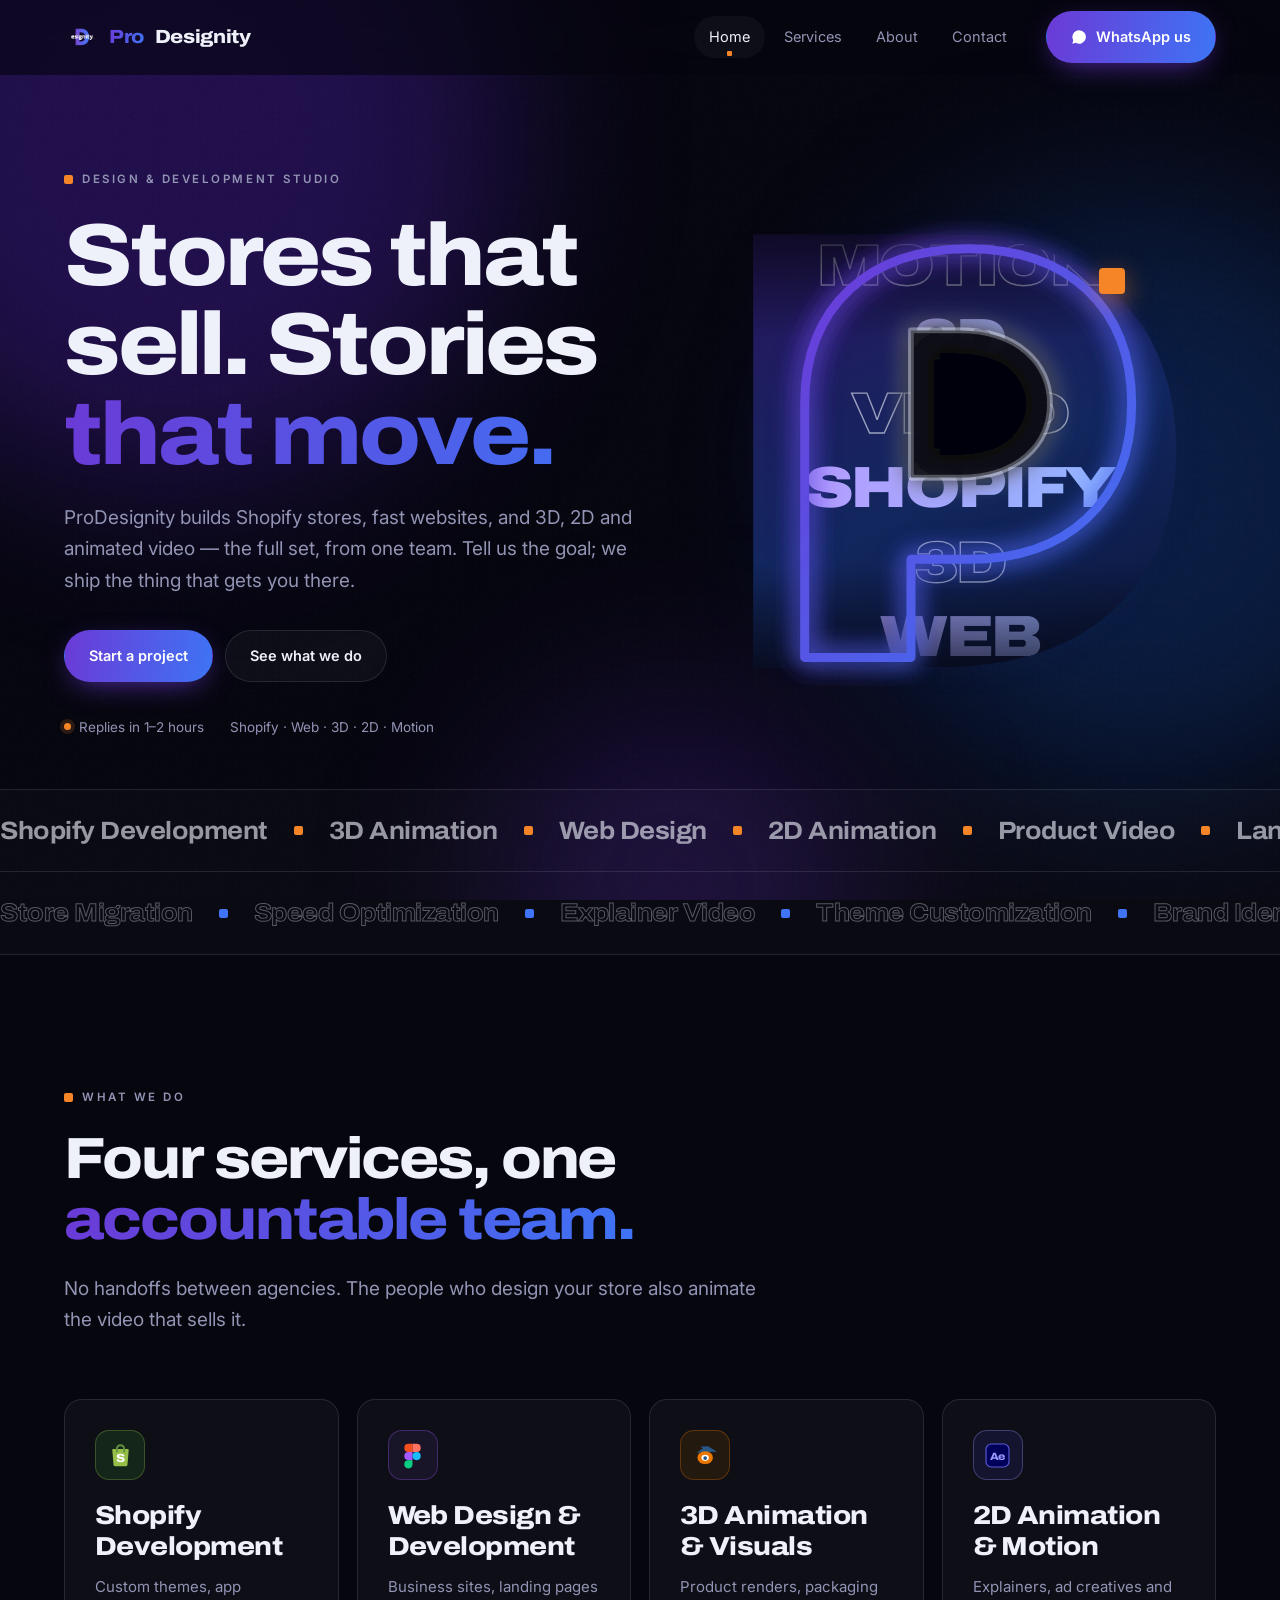
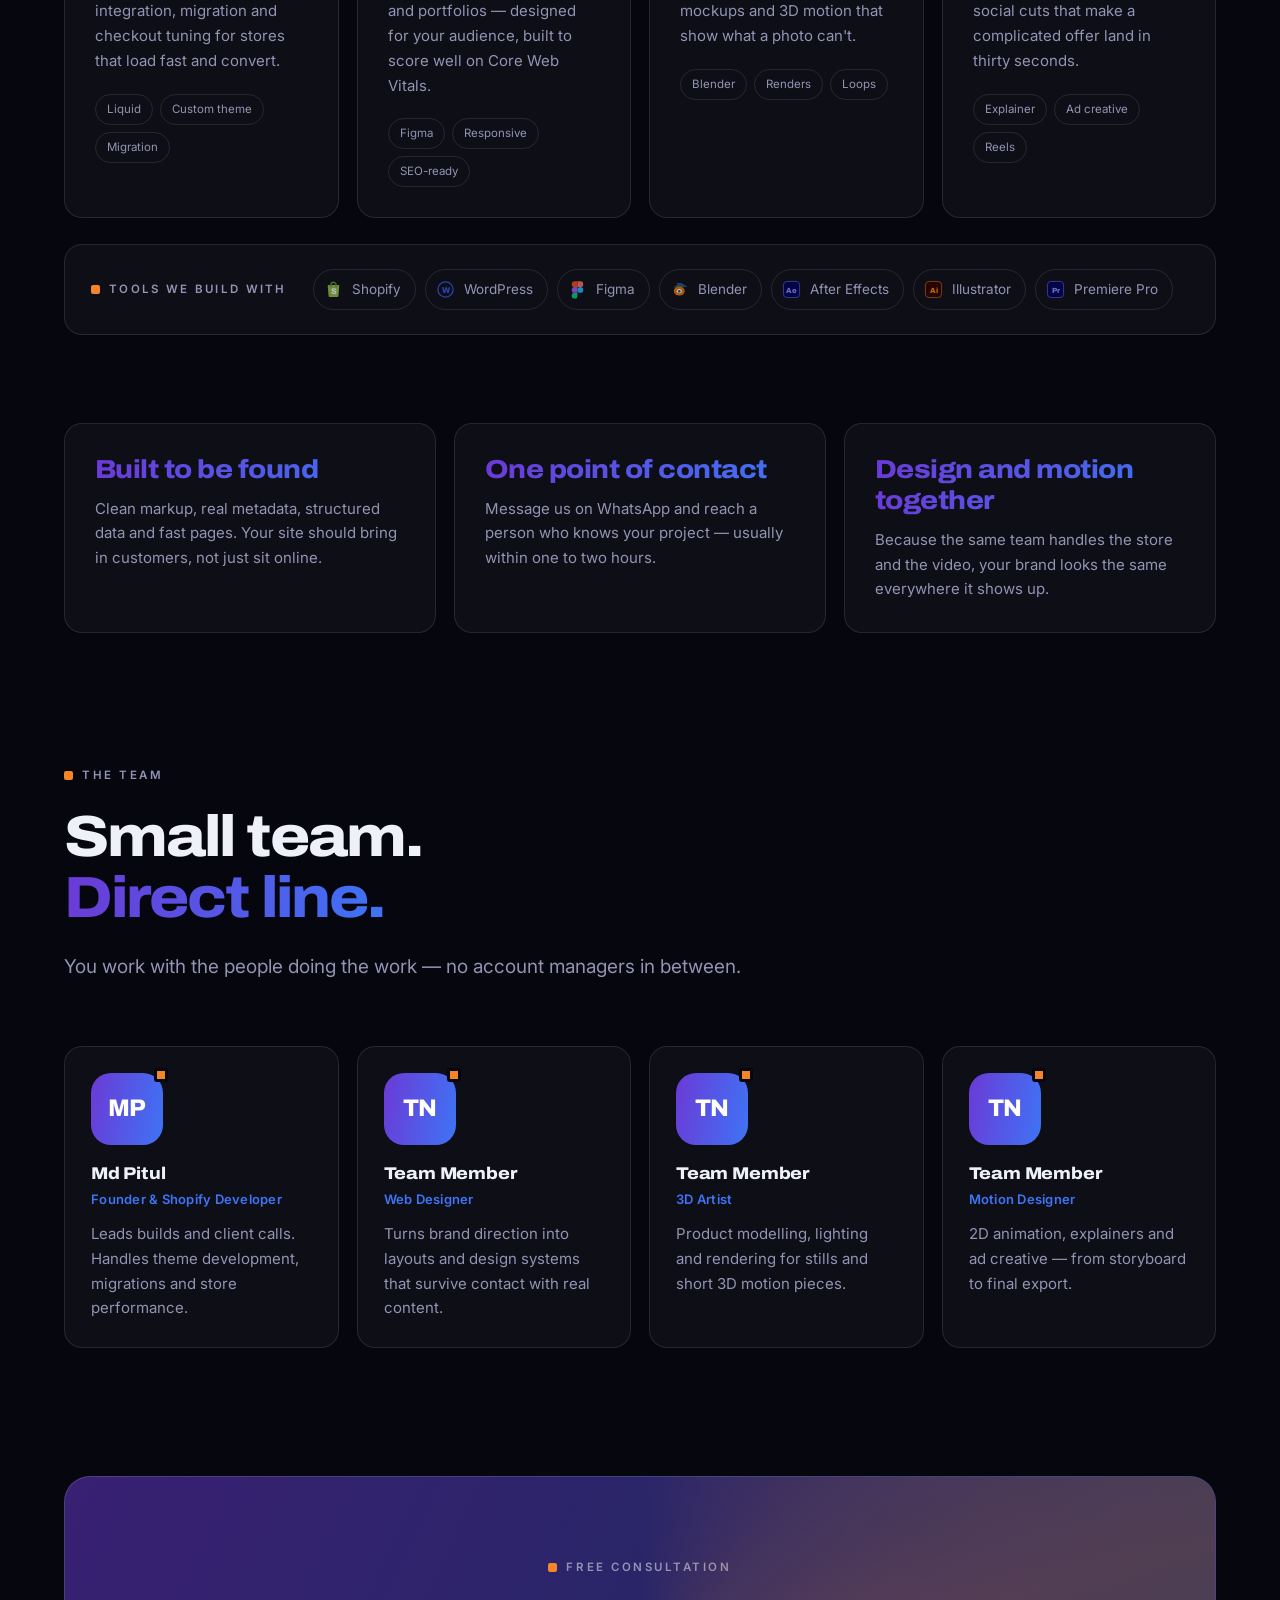
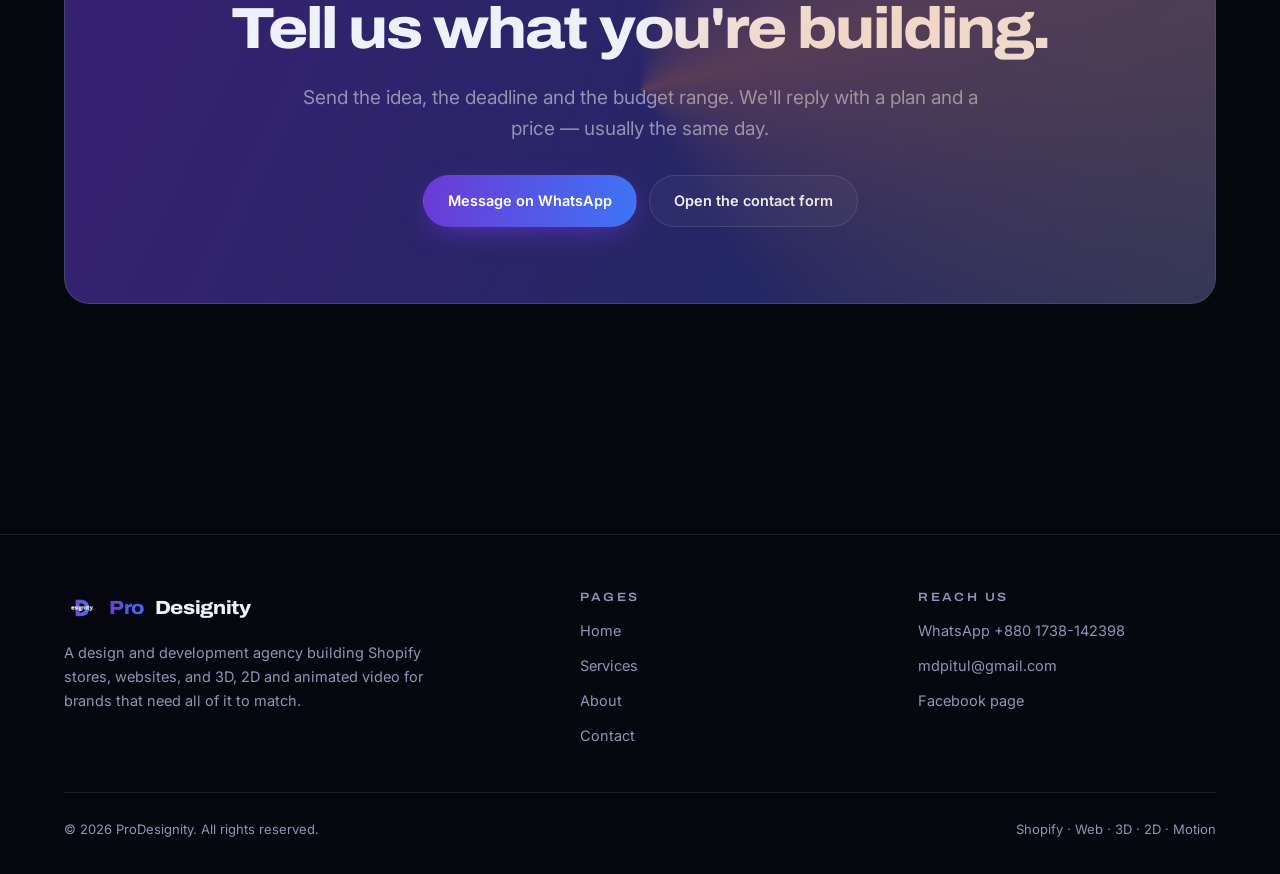
==== commit 4c150dbc: "d make p now" ====
--- a/index.html
+++ b/index.html
@@ -204,8 +204,8 @@
                                 <svg
                                     xmlns="http://www.w3.org/2000/svg"
                                     class="lens-svg"
-                                    viewBox="0 0 100 100"
-                                    preserveAspectRatio="none"
+                                    viewBox="0 0 100 115"
+                                    preserveAspectRatio="xMidYMid meet"
                                 >
                                     <defs>
                                         <!-- Outer Glow Effect -->
@@ -219,17 +219,21 @@
                                             <feGaussianBlur
                                                 stdDeviation="3"
                                                 result="blur1"
-                                            />
+                                            ></feGaussianBlur>
                                             <feGaussianBlur
                                                 stdDeviation="1.5"
                                                 result="blur2"
-                                            />
+                                            ></feGaussianBlur>
                                             <feMerge>
-                                                <feMergeNode in="blur1" />
-                                                <feMergeNode in="blur2" />
+                                                <feMergeNode
+                                                    in="blur1"
+                                                ></feMergeNode>
+                                                <feMergeNode
+                                                    in="blur2"
+                                                ></feMergeNode>
                                                 <feMergeNode
                                                     in="SourceGraphic"
-                                                />
+                                                ></feMergeNode>
                                             </feMerge>
                                         </filter>
 
@@ -244,24 +248,22 @@
                                             <stop
                                                 offset="0%"
                                                 stop-color="#b28dff"
-                                            />
+                                            ></stop>
                                             <stop
                                                 offset="50%"
                                                 stop-color="#8a4fff"
-                                            />
+                                            ></stop>
                                             <stop
                                                 offset="100%"
                                                 stop-color="#6722ff"
-                                            />
+                                            ></stop>
                                         </linearGradient>
                                     </defs>
 
-                                    <!-- Transparent background by omitting any background fill rect -->
-
-                                    <!-- Outer Ring Path (The "P" Outer Contour) -->
+                                    <!-- Outer Ring Path (Extended Stem to Y=108, Sharp Flat Base) -->
                                     <path
                                         class="lens-ring"
-                                        d="M 12 88 V 46 C 12 22 28 8 52 8 C 76 8 92 22 92 46 C 92 70 76 84 52 84 H 38 V 88 Z"
+                                        d="M 12 108 V 46 C 12 22 28 8 52 8 C 76 8 92 22 92 46 C 92 70 76 84 52 84 H 38 V 108 Z"
                                         fill="#181335"
                                         fill-opacity="0.85"
                                         stroke="url(#purpleGradient)"
@@ -269,9 +271,9 @@
                                         stroke-linejoin="round"
                                         stroke-linecap="round"
                                         filter="url(#neonGlow)"
-                                    />
-
-                                    <!-- Inner Counter Path (The "P" Cutout Hole) -->
+                                    ></path>
+
+                                    <!-- Inner Counter Path -->
                                     <path
                                         class="lens-counter"
                                         d="M 38 28 H 50 C 64 28 72 36 72 46 C 72 56 64 64 50 64 H 38 Z"
@@ -281,7 +283,7 @@
                                         stroke-linejoin="round"
                                         stroke-linecap="round"
                                         filter="url(#neonGlow)"
-                                    />
+                                    ></path>
                                 </svg>
 
                                 <!-- svg -->
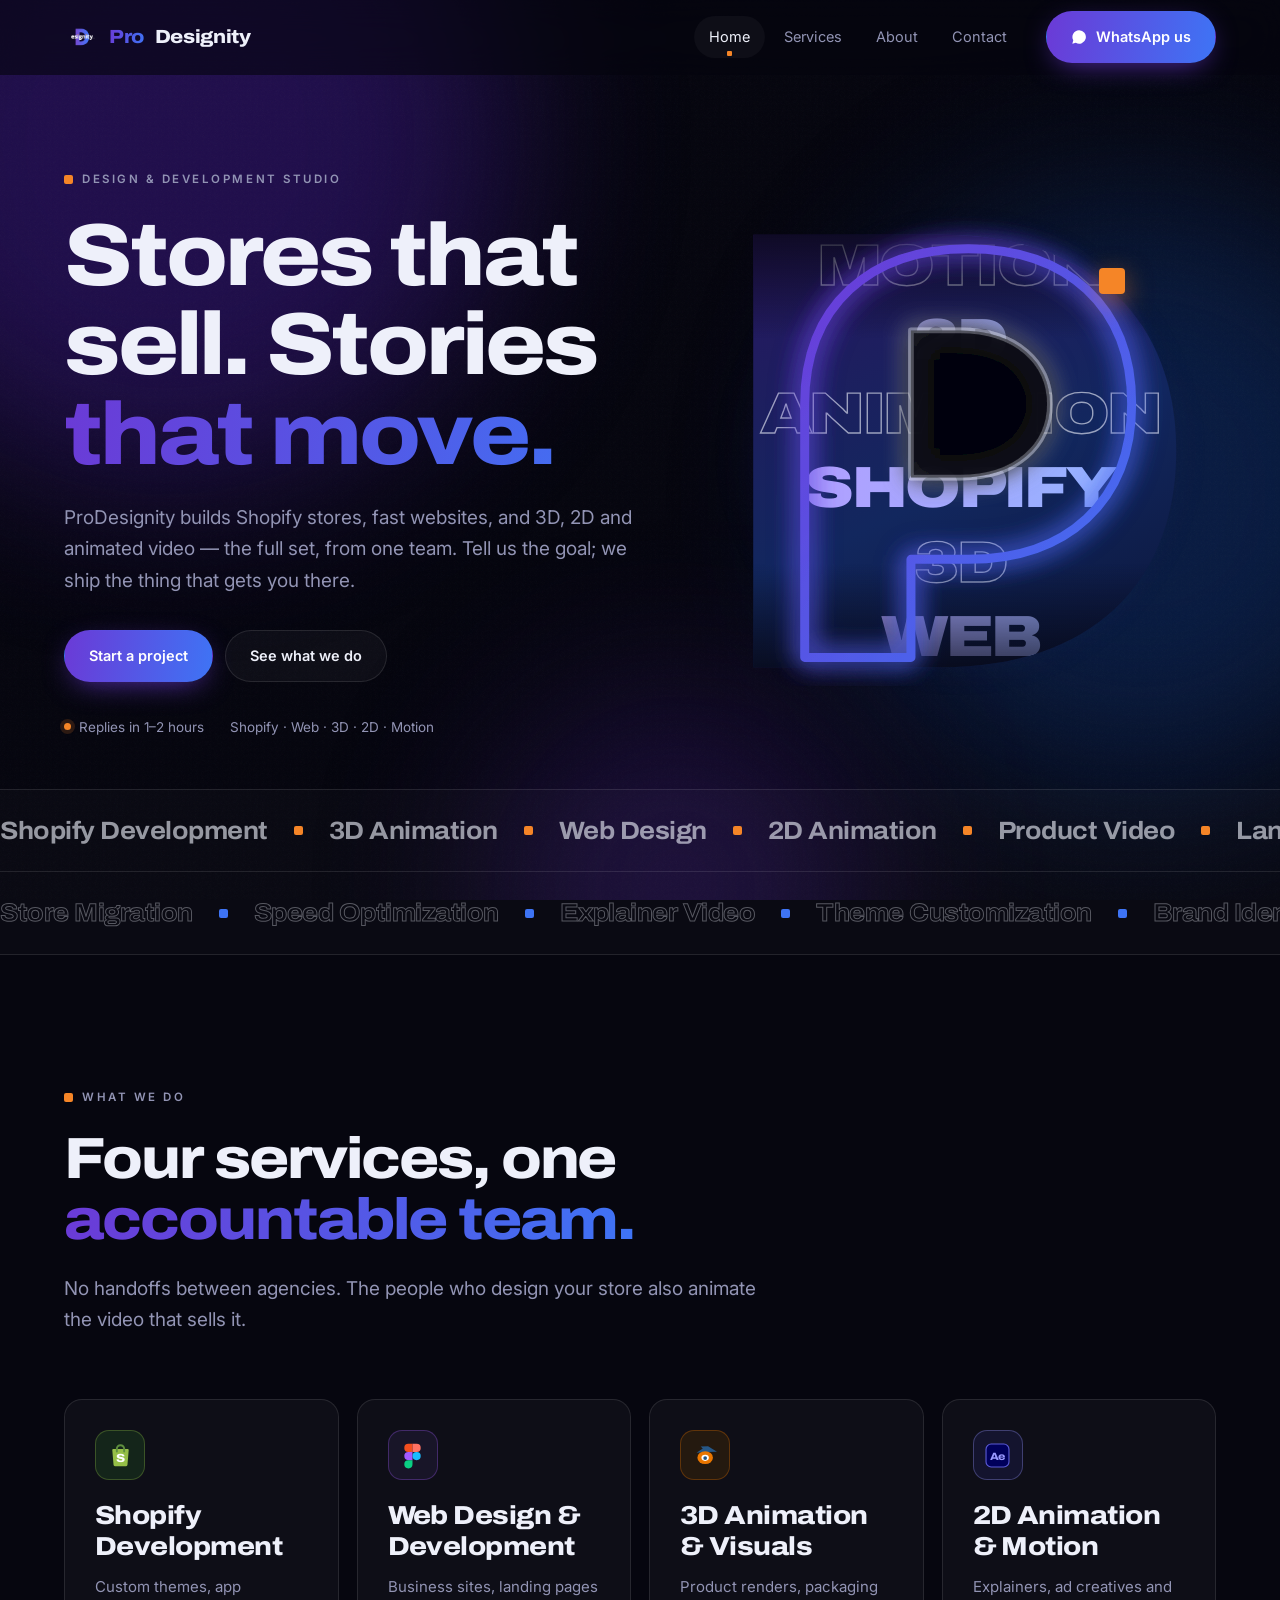
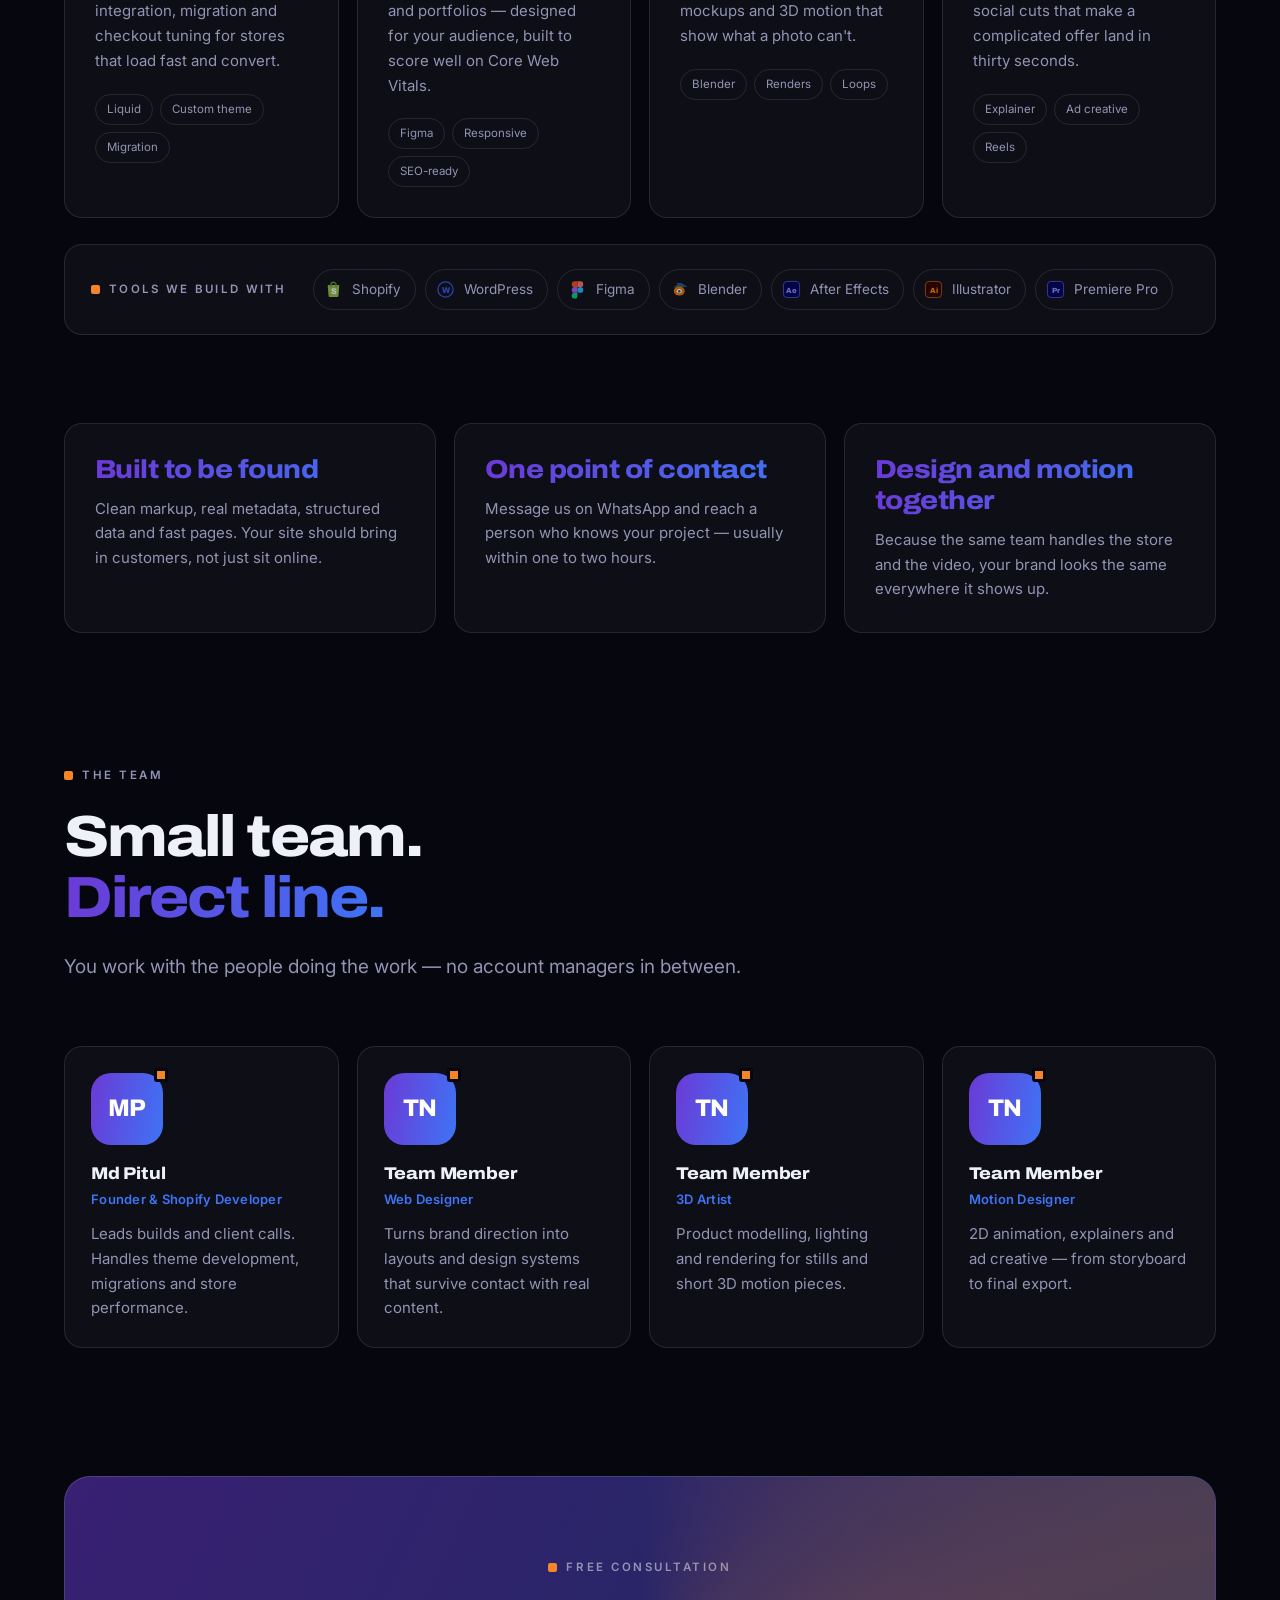
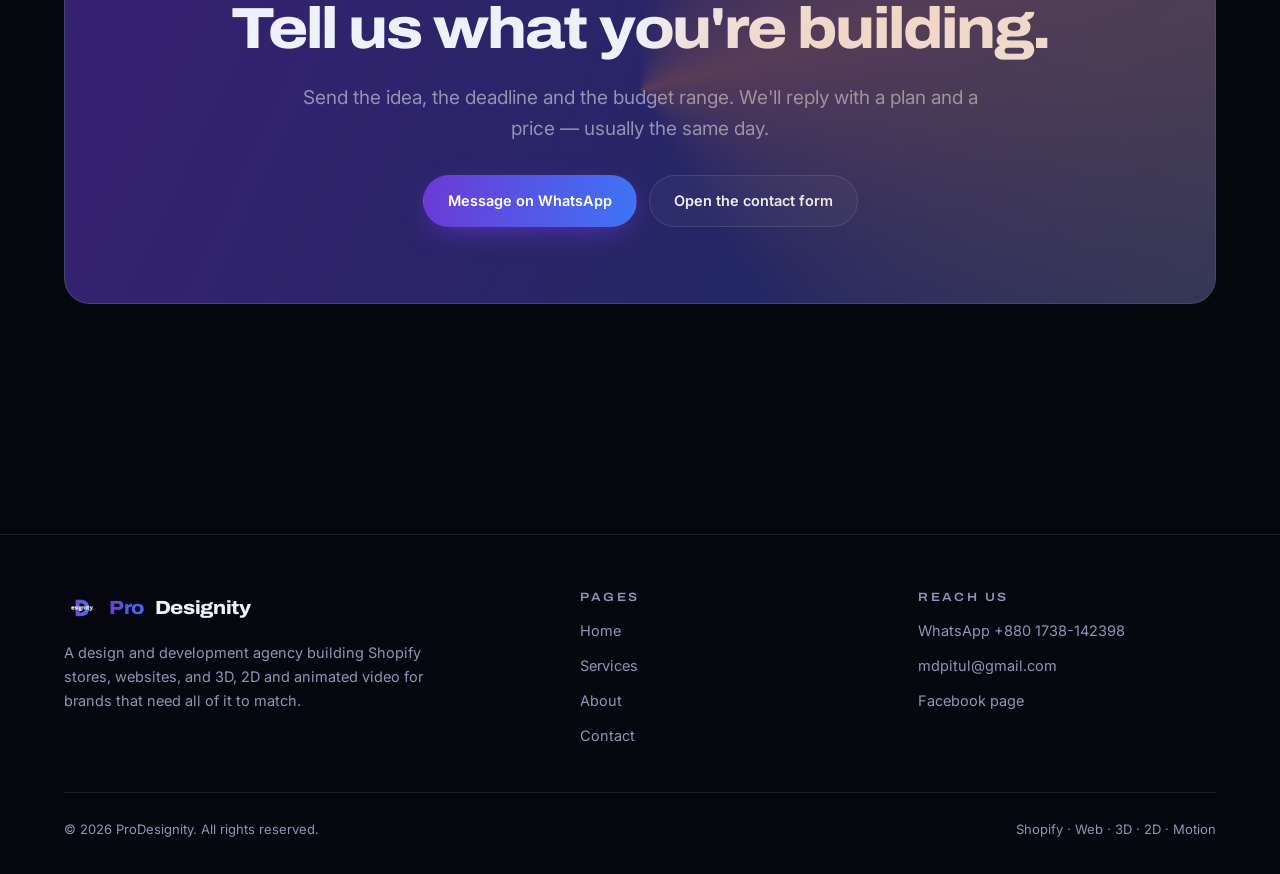
==== commit 6bc741e9: "hero secton will be done" ====
--- a/index.html
+++ b/index.html
@@ -195,9 +195,9 @@
                                 <div class="lens">
                                     <div class="stream">
                                         <b>SHOPIFY</b><b>3D</b><b>WEB</b
-                                        ><b>MOTION</b><b>2D</b><b>VIDEO</b>
+                                        ><b>MOTION</b><b>2D</b><b>ANIMATION</b>
                                         <b>SHOPIFY</b><b>3D</b><b>WEB</b
-                                        ><b>MOTION</b><b>2D</b><b>VIDEO</b>
+                                        ><b>MOTION</b><b>2D</b><b>ANIMATION</b>
                                     </div>
                                 </div>
                                 <!-- svg -->
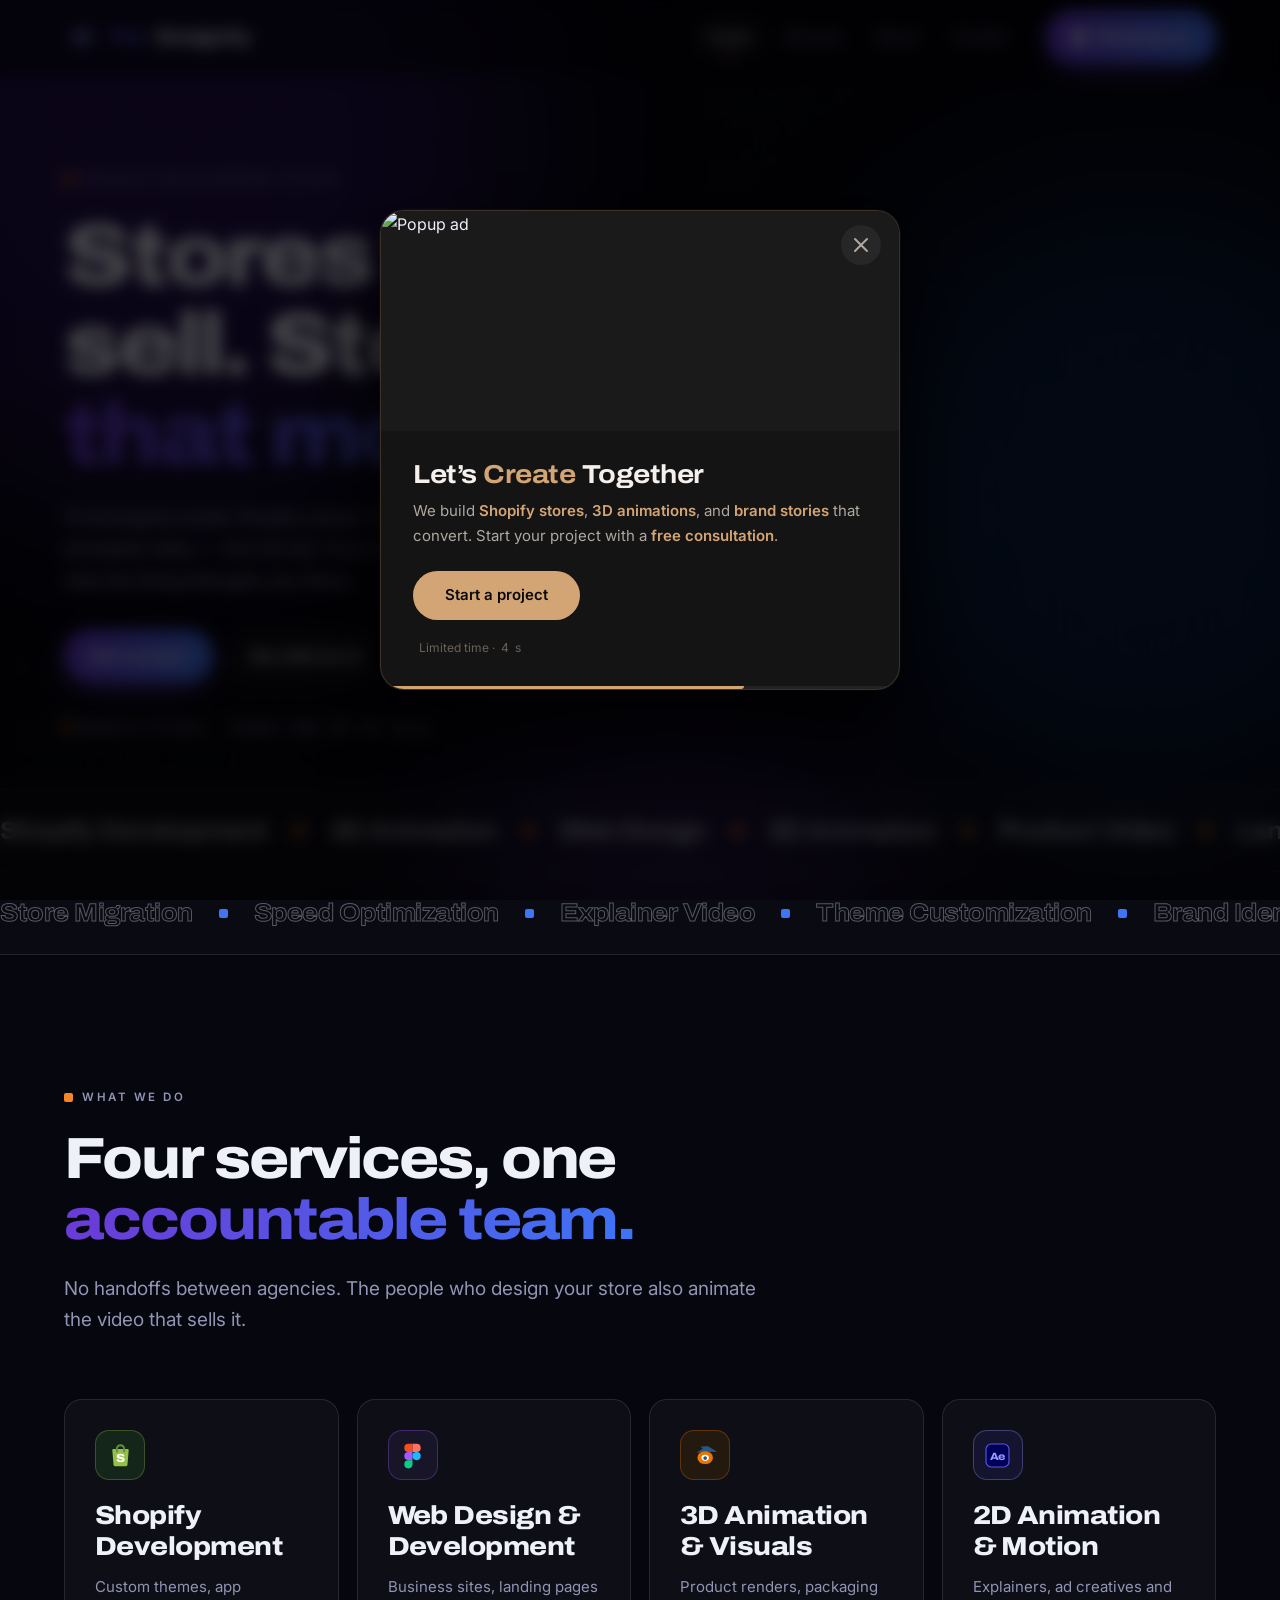
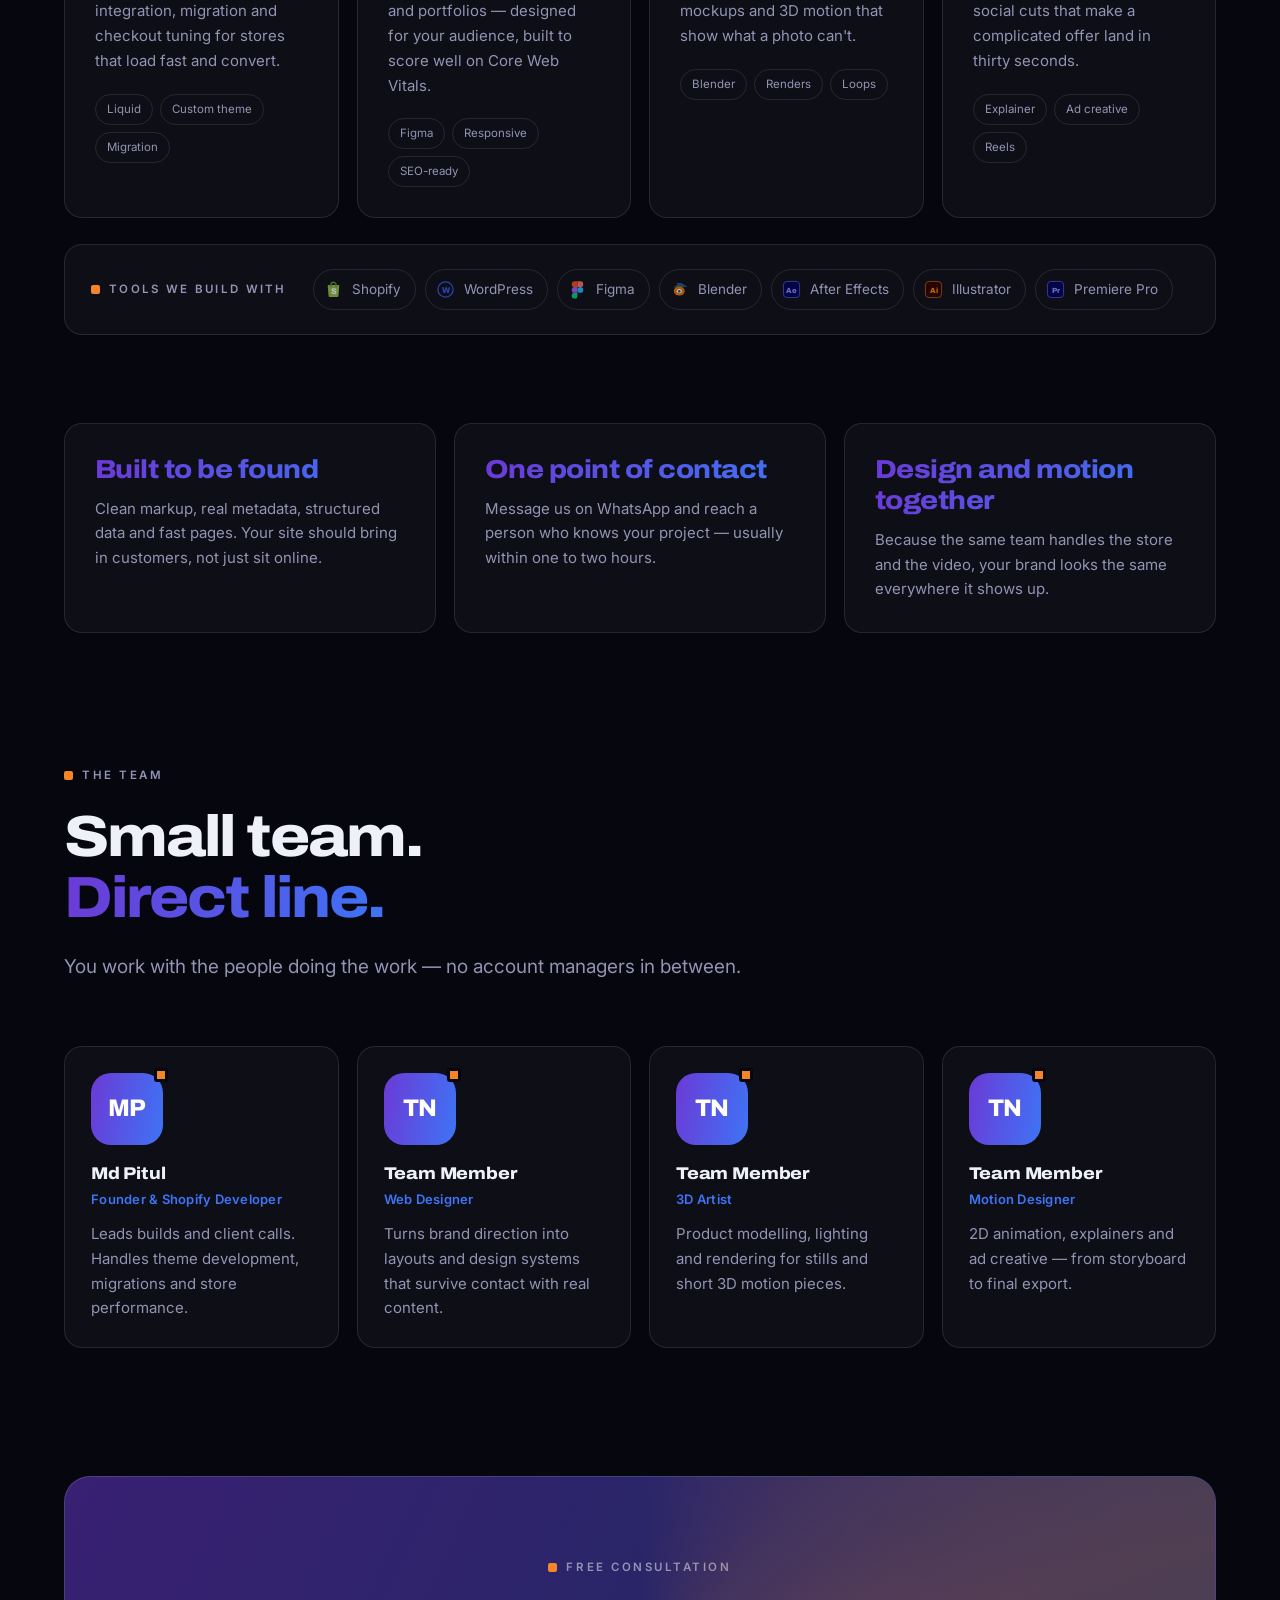
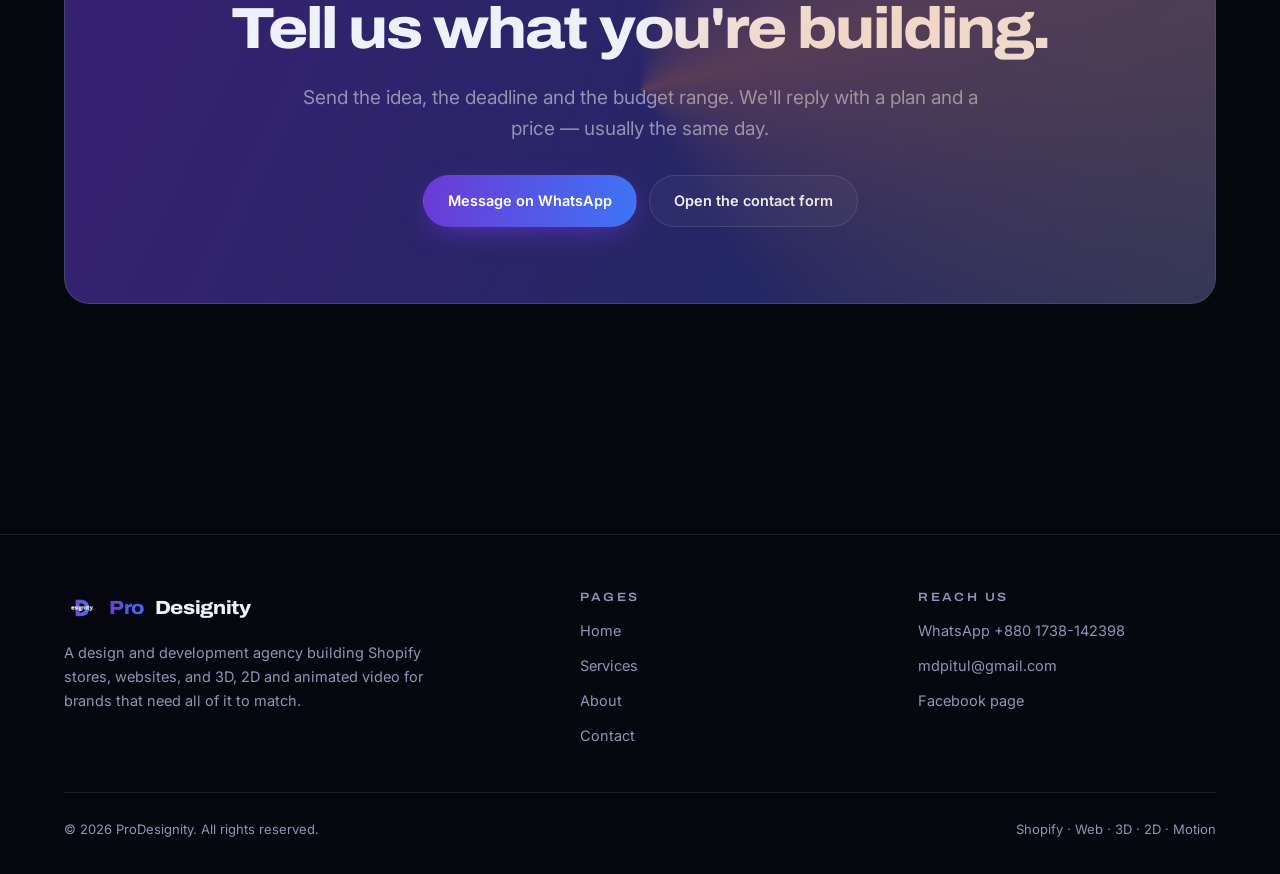
==== commit 1525d1bd: "popup cad show and hero section some chagne" ====
--- a/index.html
+++ b/index.html
@@ -70,6 +70,7 @@
         ></script>
 
         <link rel="stylesheet" href="./assets/css/main.css" />
+        <link rel="stylesheet" href="./assets/css/popup.css" />
     </head>
     <body>
         <a class="skip" href="#main">Skip to content</a>
@@ -190,105 +191,6 @@
                                     >
                                 </div>
                             </div>
-
-                            <div class="lens-wrap" aria-hidden="true">
-                                <div class="lens">
-                                    <div class="stream">
-                                        <b>SHOPIFY</b><b>3D</b><b>WEB</b
-                                        ><b>MOTION</b><b>2D</b><b>ANIMATION</b>
-                                        <b>SHOPIFY</b><b>3D</b><b>WEB</b
-                                        ><b>MOTION</b><b>2D</b><b>ANIMATION</b>
-                                    </div>
-                                </div>
-                                <!-- svg -->
-                                <svg
-                                    xmlns="http://www.w3.org/2000/svg"
-                                    class="lens-svg"
-                                    viewBox="0 0 100 115"
-                                    preserveAspectRatio="xMidYMid meet"
-                                >
-                                    <defs>
-                                        <!-- Outer Glow Effect -->
-                                        <filter
-                                            id="neonGlow"
-                                            x="-20%"
-                                            y="-20%"
-                                            width="140%"
-                                            height="140%"
-                                        >
-                                            <feGaussianBlur
-                                                stdDeviation="3"
-                                                result="blur1"
-                                            ></feGaussianBlur>
-                                            <feGaussianBlur
-                                                stdDeviation="1.5"
-                                                result="blur2"
-                                            ></feGaussianBlur>
-                                            <feMerge>
-                                                <feMergeNode
-                                                    in="blur1"
-                                                ></feMergeNode>
-                                                <feMergeNode
-                                                    in="blur2"
-                                                ></feMergeNode>
-                                                <feMergeNode
-                                                    in="SourceGraphic"
-                                                ></feMergeNode>
-                                            </feMerge>
-                                        </filter>
-
-                                        <!-- Neon Stroke Gradient -->
-                                        <linearGradient
-                                            id="purpleGradient"
-                                            x1="0%"
-                                            y1="0%"
-                                            x2="100%"
-                                            y2="100%"
-                                        >
-                                            <stop
-                                                offset="0%"
-                                                stop-color="#b28dff"
-                                            ></stop>
-                                            <stop
-                                                offset="50%"
-                                                stop-color="#8a4fff"
-                                            ></stop>
-                                            <stop
-                                                offset="100%"
-                                                stop-color="#6722ff"
-                                            ></stop>
-                                        </linearGradient>
-                                    </defs>
-
-                                    <!-- Outer Ring Path (Extended Stem to Y=108, Sharp Flat Base) -->
-                                    <path
-                                        class="lens-ring"
-                                        d="M 12 108 V 46 C 12 22 28 8 52 8 C 76 8 92 22 92 46 C 92 70 76 84 52 84 H 38 V 108 Z"
-                                        fill="#181335"
-                                        fill-opacity="0.85"
-                                        stroke="url(#purpleGradient)"
-                                        stroke-width="2.5"
-                                        stroke-linejoin="round"
-                                        stroke-linecap="round"
-                                        filter="url(#neonGlow)"
-                                    ></path>
-
-                                    <!-- Inner Counter Path -->
-                                    <path
-                                        class="lens-counter"
-                                        d="M 38 28 H 50 C 64 28 72 36 72 46 C 72 56 64 64 50 64 H 38 Z"
-                                        fill="none"
-                                        stroke="url(#purpleGradient)"
-                                        stroke-width="2"
-                                        stroke-linejoin="round"
-                                        stroke-linecap="round"
-                                        filter="url(#neonGlow)"
-                                    ></path>
-                                </svg>
-
-                                <!-- svg -->
-                                <span class="tittle"></span>
-                            </div>
                         </div>
                     </section>
 
@@ -1673,6 +1575,92 @@
                 </div>
             </main>
 
+            <!-- ============================================================
+    POPUP — appears on first load / reload
+    ============================================================ -->
+
+            <div
+                class="popup-overlay"
+                id="popupOverlay"
+                role="dialog"
+                aria-modal="true"
+                aria-labelledby="popupTitle"
+            >
+                <div class="popup-card" id="popupCard">
+                    <!-- Close button -->
+
+                    <button
+                        class="popup-close"
+                        id="popupClose"
+                        aria-label="Close popup"
+                    >
+                        <svg
+                            xmlns="http://www.w3.org/2000/svg"
+                            width="24"
+                            height="24"
+                            viewBox="0 0 24 24"
+                            fill="none"
+                            stroke="currentColor"
+                            stroke-width="2"
+                            stroke-linecap="round"
+                            stroke-linejoin="round"
+                        >
+                            <path d="M18 6L6 18" />
+                            <path d="M6 6l12 12" />
+                        </svg>
+                    </button>
+                    <!-- Close button -->
+
+                    <!-- Image -->
+                    <img
+                        class="popup-image"
+                        id="popupImage"
+                        src=""
+                        alt="Popup ad"
+                    />
+                    <div
+                        class="popup-image-placeholder"
+                        id="popupImagePlaceholder"
+                        style="display: none"
+                    >
+                        <i class="fas fa-image"></i>
+                    </div>
+
+                    <!-- Body -->
+                    <div class="popup-body">
+                        <h2 class="popup-title" id="popupTitle">
+                            Special <span class="accent">Offer</span>
+                        </h2>
+                        <div class="popup-desc" id="popupDesc">
+                            Get <strong>20% off</strong> your first project.
+                            Let's build something amazing together.
+                        </div>
+                        <a href="#" class="popup-cta" id="popupCta"
+                            >Claim now →</a
+                        >
+                        <div class="popup-footer">
+                            <i class="fas fa-bolt"></i> Limited time ·
+                            <span id="popupTimer">5</span>s
+                            <span class="popup-pause-badge" id="popupPauseBadge"
+                                ><i class="fas fa-pause"></i> Paused</span
+                            >
+                        </div>
+                    </div>
+
+                    <!-- Progress bar -->
+                    <div class="popup-progress-track">
+                        <div
+                            class="popup-progress-fill"
+                            id="popupProgressFill"
+                        ></div>
+                    </div>
+                </div>
+            </div>
+
+            <!-- ============================================================
+    POPUP — appears on first load / reload
+    ============================================================ -->
+
             <!-- ================= FOOTER ================= -->
             <footer class="footer">
                 <div class="container">
@@ -1746,5 +1734,6 @@
         <!-- /wrap -->
 
         <script src="./assets/js/main.js"></script>
+        <script src="./assets/js/popup.js"></script>
     </body>
 </html>
--- a/assets/css/popup.css
+++ b/assets/css/popup.css
@@ -0,0 +1,245 @@
+/* ============================================================
+           POPUP OVERLAY
+           ============================================================ */
+
+.popup-overlay {
+    position: fixed;
+    inset: 0;
+    z-index: 9999;
+    display: flex;
+    align-items: center;
+    justify-content: center;
+    background: rgba(0, 0, 0, 0.7);
+    backdrop-filter: blur(8px);
+    -webkit-backdrop-filter: blur(8px);
+    opacity: 0;
+    visibility: hidden;
+    transition:
+        opacity 0.5s ease,
+        visibility 0.5s ease;
+    padding: 20px;
+}
+.popup-overlay.active {
+    opacity: 1;
+    visibility: visible;
+}
+
+/* ---- POPUP CARD ---- */
+.popup-card {
+    position: relative;
+    max-width: 520px;
+    width: 100%;
+    background: #141414;
+    border-radius: 24px;
+    border: 1px solid rgba(212, 165, 116, 0.2);
+    box-shadow:
+        0 40px 80px rgba(0, 0, 0, 0.8),
+        0 0 0 1px rgba(212, 165, 116, 0.05);
+    overflow: hidden;
+    transform: translateY(40px) scale(0.96);
+    opacity: 0;
+    transition:
+        transform 0.5s cubic-bezier(0.34, 1.56, 0.64, 1),
+        opacity 0.5s ease;
+    cursor: default;
+}
+.popup-overlay.active .popup-card {
+    transform: translateY(0) scale(1);
+    opacity: 1;
+}
+
+/* ---- hide state ---- */
+.popup-overlay.hiding .popup-card {
+    transform: translateY(30px) scale(0.94);
+    opacity: 0;
+    transition:
+        transform 0.5s ease-in,
+        opacity 0.5s ease-in;
+}
+.popup-overlay.hiding {
+    opacity: 0;
+    visibility: hidden;
+    transition:
+        opacity 0.5s ease-in,
+        visibility 0.5s ease-in;
+}
+
+/* ---- close button ---- */
+.popup-close {
+    position: absolute;
+    top: 14px;
+    right: 18px;
+    z-index: 10;
+    background: rgba(255, 255, 255, 0.06);
+    border: none;
+    color: #b0a8a0;
+    font-size: 22px;
+    cursor: pointer;
+    width: 40px;
+    height: 40px;
+    border-radius: 50%;
+    display: flex;
+    align-items: center;
+    justify-content: center;
+    transition:
+        background 0.3s,
+        color 0.3s,
+        transform 0.2s;
+    backdrop-filter: blur(4px);
+}
+.popup-close:hover {
+    background: rgba(212, 165, 116, 0.2);
+    color: #f5f0eb;
+    transform: rotate(90deg);
+}
+
+/* ---- card image ---- */
+.popup-image {
+    width: 100%;
+    height: 220px;
+    object-fit: cover;
+    display: block;
+    background: #1a1a1a;
+}
+.popup-image-placeholder {
+    width: 100%;
+    height: 220px;
+    display: flex;
+    align-items: center;
+    justify-content: center;
+    background: linear-gradient(135deg, #1a1a1a, #2a221a);
+    color: #d4a574;
+    font-size: 48px;
+    font-weight: 300;
+}
+
+/* ---- card body ---- */
+.popup-body {
+    padding: 28px 32px 32px;
+}
+
+.popup-title {
+    font-size: 26px;
+    font-weight: 700;
+    color: #f5f0eb;
+    letter-spacing: -0.5px;
+    margin-bottom: 8px;
+    line-height: 1.2;
+}
+.popup-title .accent {
+    color: #d4a574;
+}
+
+.popup-desc {
+    font-size: 15px;
+    color: #b0a8a0;
+    line-height: 1.7;
+    margin-bottom: 22px;
+}
+.popup-desc strong,
+.popup-desc b {
+    color: #d4a574;
+    font-weight: 600;
+}
+.popup-desc a {
+    color: #d4a574;
+    text-decoration: underline;
+}
+
+.popup-cta {
+    display: inline-block;
+    background: #d4a574;
+    color: #0a0a0a;
+    padding: 12px 32px;
+    border-radius: 40px;
+    font-weight: 600;
+    font-size: 15px;
+    text-decoration: none;
+    transition:
+        background 0.3s,
+        transform 0.2s;
+    border: none;
+    cursor: pointer;
+}
+.popup-cta:hover {
+    background: #e8c9a8;
+    transform: scale(1.02);
+}
+
+/* ---- popup footer ---- */
+.popup-footer {
+    margin-top: 18px;
+    font-size: 12px;
+    color: #6a625a;
+    display: flex;
+    align-items: center;
+    gap: 6px;
+}
+.popup-footer i {
+    color: #d4a574;
+}
+
+/* ---- progress bar ---- */
+.popup-progress-track {
+    width: 100%;
+    height: 3px;
+    background: rgba(255, 255, 255, 0.06);
+    border-radius: 0 0 24px 24px;
+    overflow: hidden;
+    position: absolute;
+    bottom: 0;
+    left: 0;
+}
+.popup-progress-fill {
+    height: 100%;
+    width: 100%;
+    background: #d4a574;
+    border-radius: 0 0 24px 24px;
+    transition: width 0.15s linear;
+}
+
+/* ---- pause badge ---- */
+.popup-pause-badge {
+    display: none;
+    font-size: 11px;
+    color: #d4a574;
+    background: rgba(212, 165, 116, 0.12);
+    padding: 2px 12px;
+    border-radius: 20px;
+    border: 1px solid rgba(212, 165, 116, 0.15);
+    margin-left: 8px;
+}
+.popup-pause-badge.visible {
+    display: inline-block;
+    animation: fadePulse 1.2s ease-in-out infinite;
+}
+@keyframes fadePulse {
+    0%,
+    100% {
+        opacity: 0.6;
+    }
+    50% {
+        opacity: 1;
+    }
+}
+
+/* ---- responsive ---- */
+@media (max-width: 480px) {
+    .popup-body {
+        padding: 20px 20px 24px;
+    }
+    .popup-title {
+        font-size: 22px;
+    }
+    .popup-image,
+    .popup-image-placeholder {
+        height: 170px;
+    }
+    .popup-close {
+        top: 10px;
+        right: 12px;
+        width: 34px;
+        height: 34px;
+        font-size: 18px;
+    }
+}
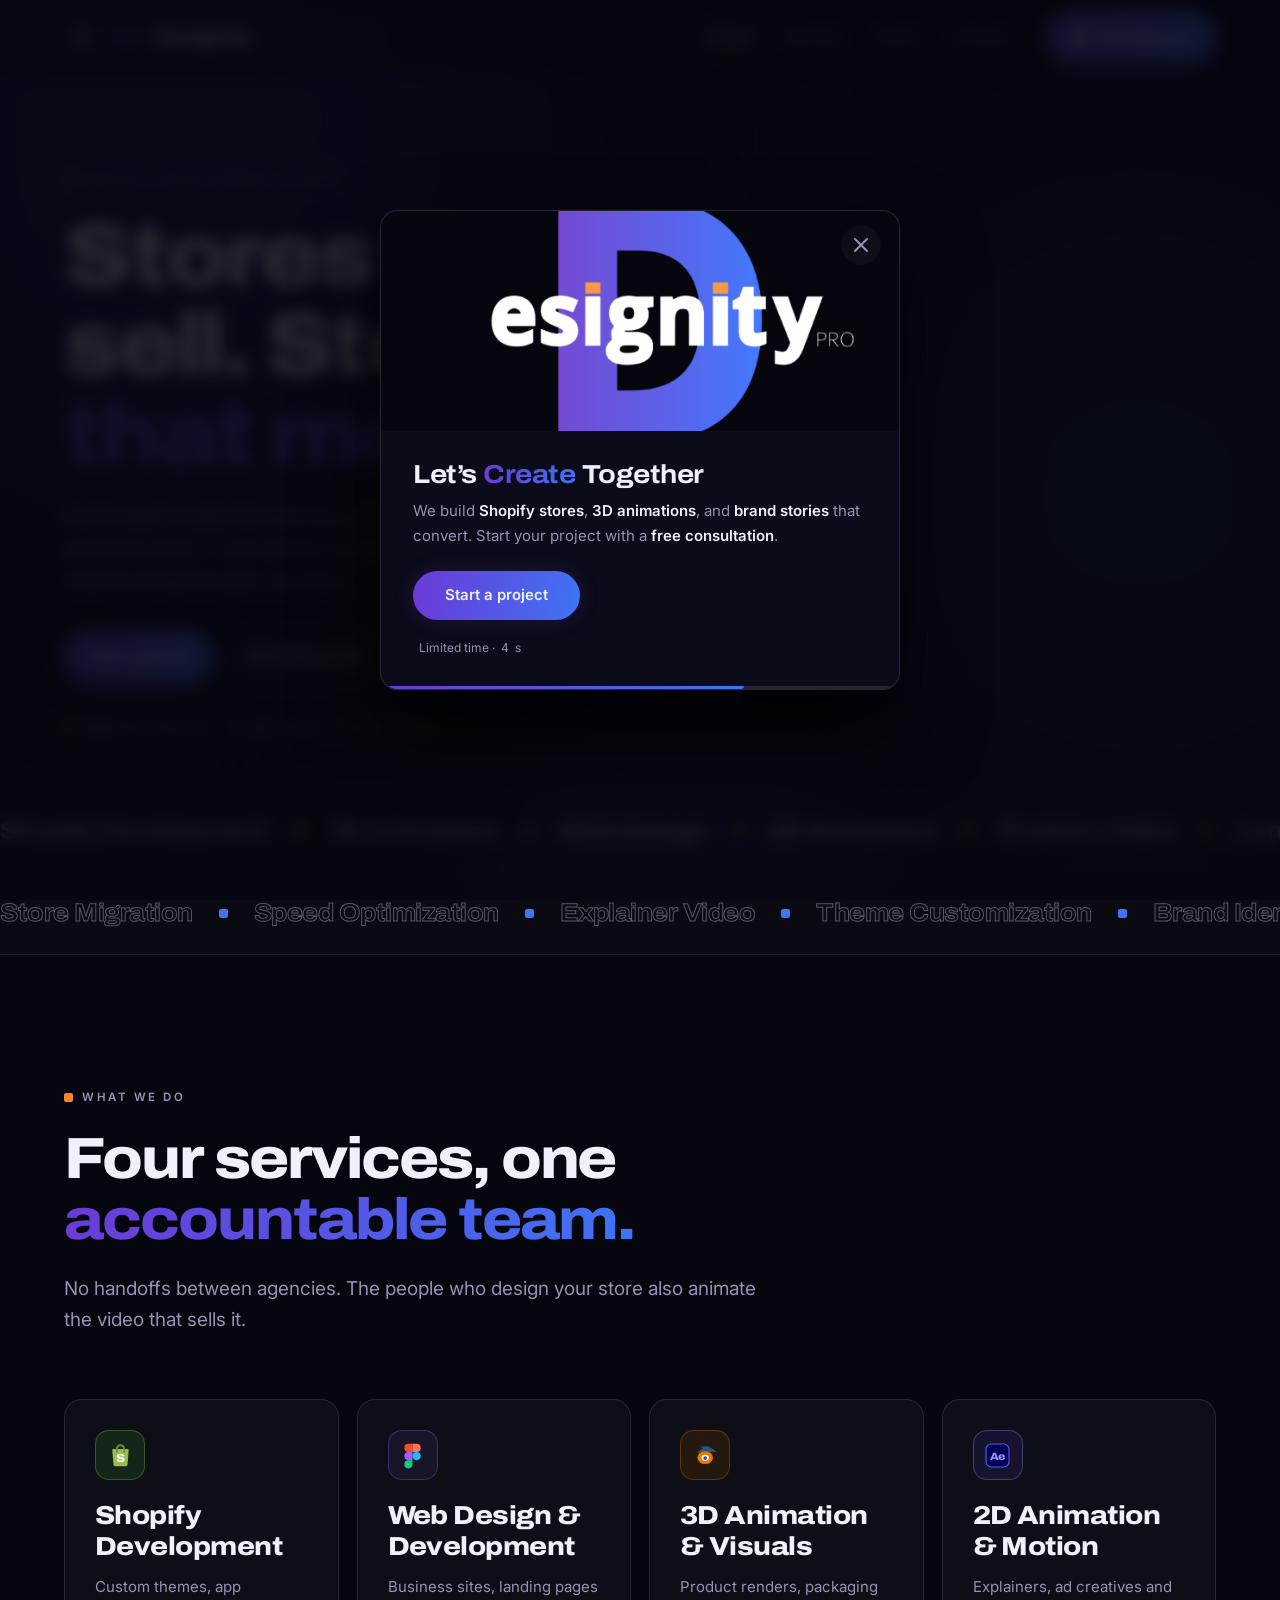
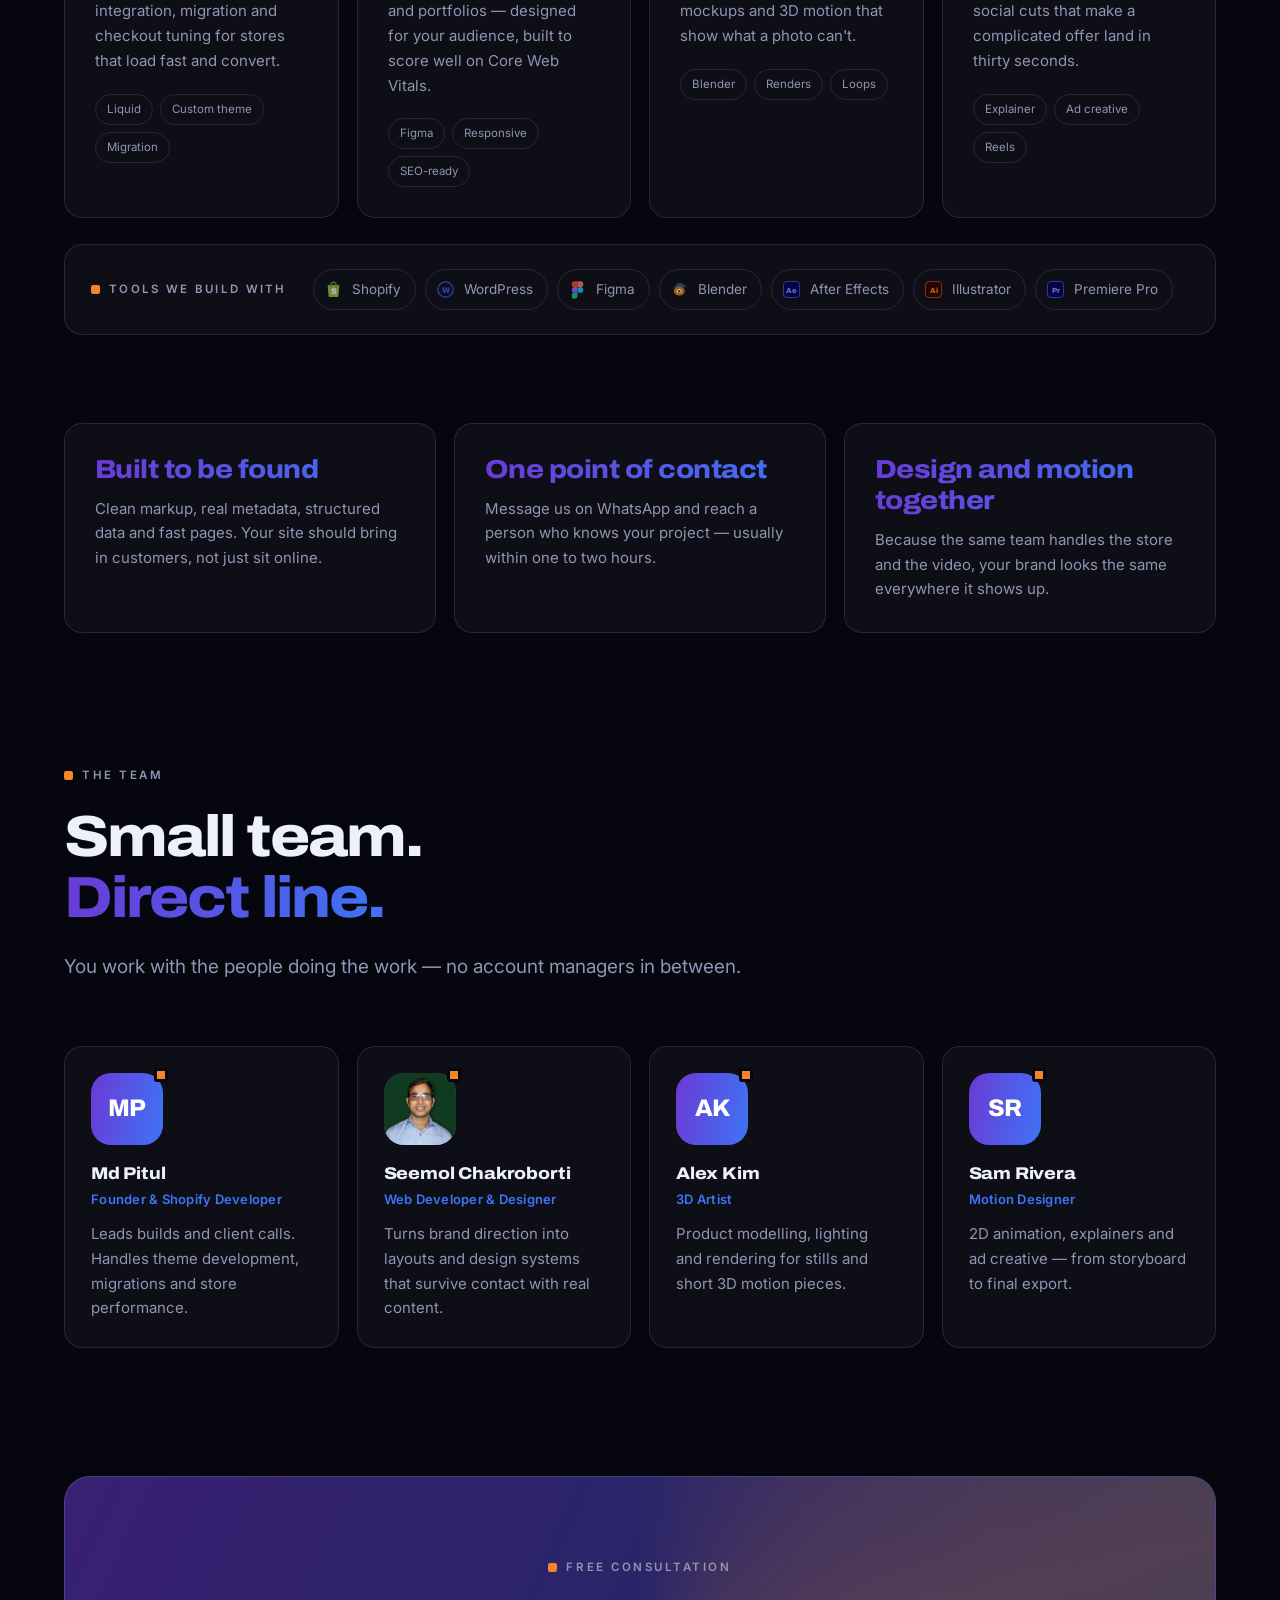
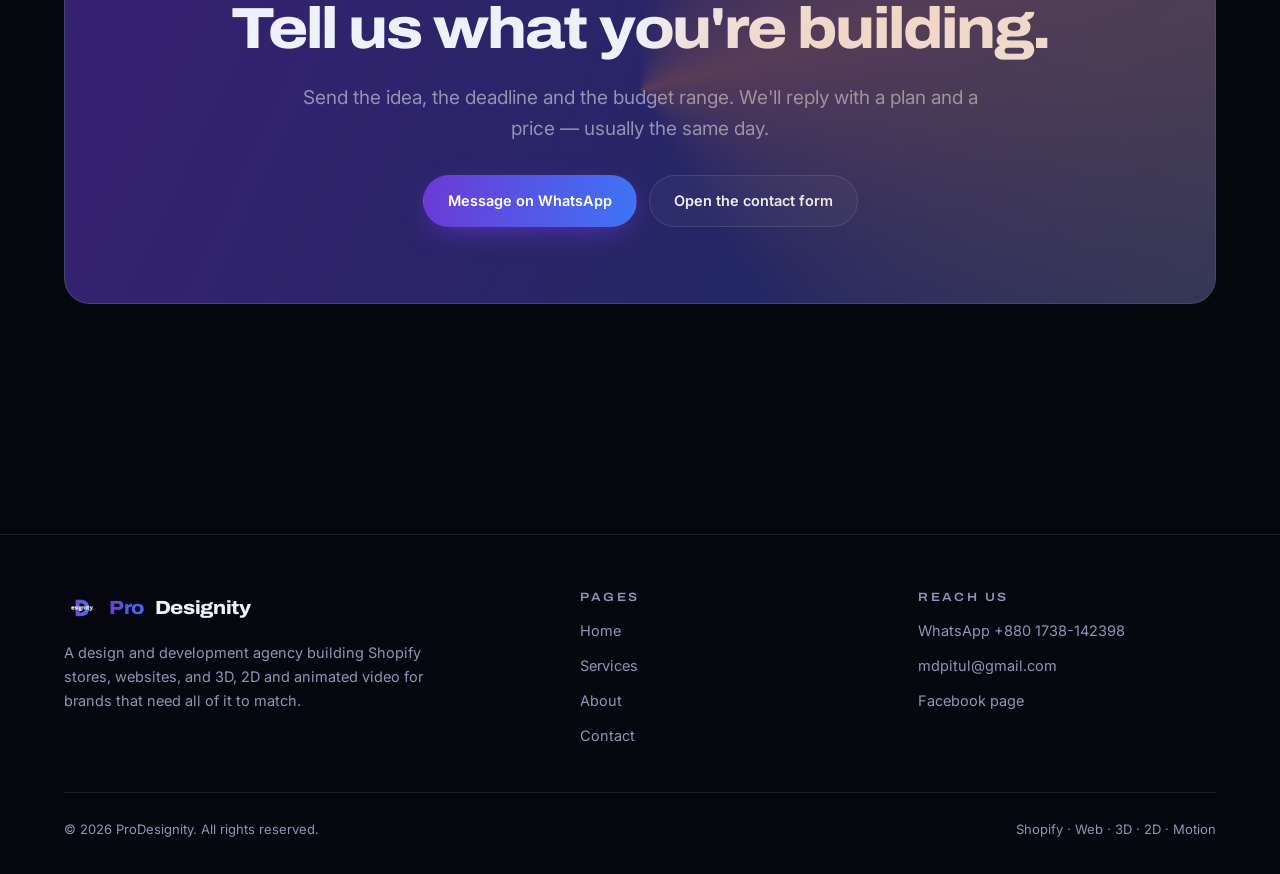
==== commit 1e817a09: "popup and tem membor json data get" ====
--- a/index.html
+++ b/index.html
@@ -673,7 +673,7 @@
                                     account managers in between.
                                 </p>
                             </div>
-                            <div class="grid g-4">
+                            <div id="team-section" class="grid g-4">
                                 <article class="card member reveal">
                                     <div class="avatar">MP</div>
                                     <h4>Md Pitul</h4>
@@ -684,35 +684,6 @@
                                         Leads builds and client calls. Handles
                                         theme development, migrations and store
                                         performance.
-                                    </p>
-                                </article>
-                                <article class="card member reveal">
-                                    <div class="avatar">TN</div>
-                                    <h4>Team Member</h4>
-                                    <div class="role">Web Designer</div>
-                                    <p>
-                                        Turns brand direction into layouts and
-                                        design systems that survive contact with
-                                        real content.
-                                    </p>
-                                </article>
-                                <article class="card member reveal">
-                                    <div class="avatar">TN</div>
-                                    <h4>Team Member</h4>
-                                    <div class="role">3D Artist</div>
-                                    <p>
-                                        Product modelling, lighting and
-                                        rendering for stills and short 3D motion
-                                        pieces.
-                                    </p>
-                                </article>
-                                <article class="card member reveal">
-                                    <div class="avatar">TN</div>
-                                    <h4>Team Member</h4>
-                                    <div class="role">Motion Designer</div>
-                                    <p>
-                                        2D animation, explainers and ad creative
-                                        — from storyboard to final export.
                                     </p>
                                 </article>
                             </div>
@@ -1734,6 +1705,8 @@
         <!-- /wrap -->
 
         <script src="./assets/js/main.js"></script>
+
         <script src="./assets/js/popup.js"></script>
+        <script src="./assets/js/team.js"></script>
     </body>
 </html>
--- a/assets/css/main.css
+++ b/assets/css/main.css
@@ -1,20 +1,5 @@
 /* ============ TOKENS ============ */
-:root {
-    --ink: #06060f;
-    --ink-2: #0c0b1a;
-    --violet: #6b3ad6;
-    --blue: #3e74f5;
-    --orange: #f58527;
-    --paper: #eef0fa;
-    --muted: #9294b4;
-    --line: rgba(255, 255, 255, 0.1);
-    --surface: rgba(255, 255, 255, 0.035);
-    --grad: linear-gradient(100deg, var(--violet), var(--blue));
-    --display: "Archivo", "Arial Black", system-ui, sans-serif;
-    --body: "Inter", system-ui, -apple-system, "Segoe UI", sans-serif;
-    --pad: clamp(20px, 5vw, 80px);
-    --r: 18px;
-}
+@import url("./variable.css");
 *,
 *::before,
 *::after {
--- a/assets/css/popup.css
+++ b/assets/css/popup.css
@@ -1,6 +1,10 @@
 /* ============================================================
            POPUP OVERLAY
            ============================================================ */
+@import url("./variable.css");
+/* ============================================================
+   POPUP OVERLAY
+   ============================================================ */
 
 .popup-overlay {
     position: fixed;
@@ -9,7 +13,7 @@
     display: flex;
     align-items: center;
     justify-content: center;
-    background: rgba(0, 0, 0, 0.7);
+    background: rgba(6, 6, 15, 0.85);
     backdrop-filter: blur(8px);
     -webkit-backdrop-filter: blur(8px);
     opacity: 0;
@@ -29,12 +33,12 @@
     position: relative;
     max-width: 520px;
     width: 100%;
-    background: #141414;
-    border-radius: 24px;
-    border: 1px solid rgba(212, 165, 116, 0.2);
+    background: var(--ink-2);
+    border-radius: var(--r);
+    border: 1px solid var(--line);
     box-shadow:
         0 40px 80px rgba(0, 0, 0, 0.8),
-        0 0 0 1px rgba(212, 165, 116, 0.05);
+        0 0 0 1px rgba(107, 58, 214, 0.08);
     overflow: hidden;
     transform: translateY(40px) scale(0.96);
     opacity: 0;
@@ -70,9 +74,9 @@
     top: 14px;
     right: 18px;
     z-index: 10;
-    background: rgba(255, 255, 255, 0.06);
+    background: var(--surface);
     border: none;
-    color: #b0a8a0;
+    color: var(--muted);
     font-size: 22px;
     cursor: pointer;
     width: 40px;
@@ -88,8 +92,8 @@
     backdrop-filter: blur(4px);
 }
 .popup-close:hover {
-    background: rgba(212, 165, 116, 0.2);
-    color: #f5f0eb;
+    background: rgba(107, 58, 214, 0.2);
+    color: var(--paper);
     transform: rotate(90deg);
 }
 
@@ -99,7 +103,7 @@
     height: 220px;
     object-fit: cover;
     display: block;
-    background: #1a1a1a;
+    background: var(--ink);
 }
 .popup-image-placeholder {
     width: 100%;
@@ -107,8 +111,8 @@
     display: flex;
     align-items: center;
     justify-content: center;
-    background: linear-gradient(135deg, #1a1a1a, #2a221a);
-    color: #d4a574;
+    background: linear-gradient(135deg, var(--ink), var(--ink-2));
+    color: var(--violet);
     font-size: 48px;
     font-weight: 300;
 }
@@ -121,70 +125,75 @@
 .popup-title {
     font-size: 26px;
     font-weight: 700;
-    color: #f5f0eb;
+    color: var(--paper);
     letter-spacing: -0.5px;
     margin-bottom: 8px;
     line-height: 1.2;
+    font-family: var(--display);
 }
 .popup-title .accent {
-    color: #d4a574;
+    background: var(--grad);
+    -webkit-background-clip: text;
+    -webkit-text-fill-color: transparent;
+    background-clip: text;
 }
 
 .popup-desc {
     font-size: 15px;
-    color: #b0a8a0;
+    color: var(--muted);
     line-height: 1.7;
     margin-bottom: 22px;
 }
 .popup-desc strong,
 .popup-desc b {
-    color: #d4a574;
+    color: var(--paper);
     font-weight: 600;
 }
 .popup-desc a {
-    color: #d4a574;
+    color: var(--violet);
     text-decoration: underline;
 }
 
 .popup-cta {
     display: inline-block;
-    background: #d4a574;
-    color: #0a0a0a;
+    background: var(--grad);
+    color: var(--paper);
     padding: 12px 32px;
     border-radius: 40px;
     font-weight: 600;
     font-size: 15px;
     text-decoration: none;
     transition:
-        background 0.3s,
-        transform 0.2s;
+        transform 0.2s,
+        box-shadow 0.3s;
     border: none;
     cursor: pointer;
+    box-shadow: 0 0 20px rgba(107, 58, 214, 0.2);
 }
 .popup-cta:hover {
-    background: #e8c9a8;
     transform: scale(1.02);
+    box-shadow: 0 0 35px rgba(107, 58, 214, 0.35);
 }
 
 /* ---- popup footer ---- */
 .popup-footer {
     margin-top: 18px;
     font-size: 12px;
-    color: #6a625a;
+    color: var(--muted);
     display: flex;
     align-items: center;
     gap: 6px;
 }
 .popup-footer i {
-    color: #d4a574;
+    color: var(--violet);
 }
 
 /* ---- progress bar ---- */
 .popup-progress-track {
     width: 100%;
     height: 3px;
-    background: rgba(255, 255, 255, 0.06);
-    border-radius: 0 0 24px 24px;
+    background: var(--line);
+    border-radius: 0 0 var(--r) var(--r);
     overflow: hidden;
     position: absolute;
     bottom: 0;
@@ -193,8 +202,8 @@
 .popup-progress-fill {
     height: 100%;
     width: 100%;
-    background: #d4a574;
-    border-radius: 0 0 24px 24px;
+    background: var(--grad);
+    border-radius: 0 0 var(--r) var(--r);
     transition: width 0.15s linear;
 }
 
@@ -202,11 +211,11 @@
 .popup-pause-badge {
     display: none;
     font-size: 11px;
-    color: #d4a574;
-    background: rgba(212, 165, 116, 0.12);
+    color: var(--violet);
+    background: rgba(107, 58, 214, 0.12);
     padding: 2px 12px;
     border-radius: 20px;
-    border: 1px solid rgba(212, 165, 116, 0.15);
+    border: 1px solid rgba(107, 58, 214, 0.15);
     margin-left: 8px;
 }
 .popup-pause-badge.visible {
